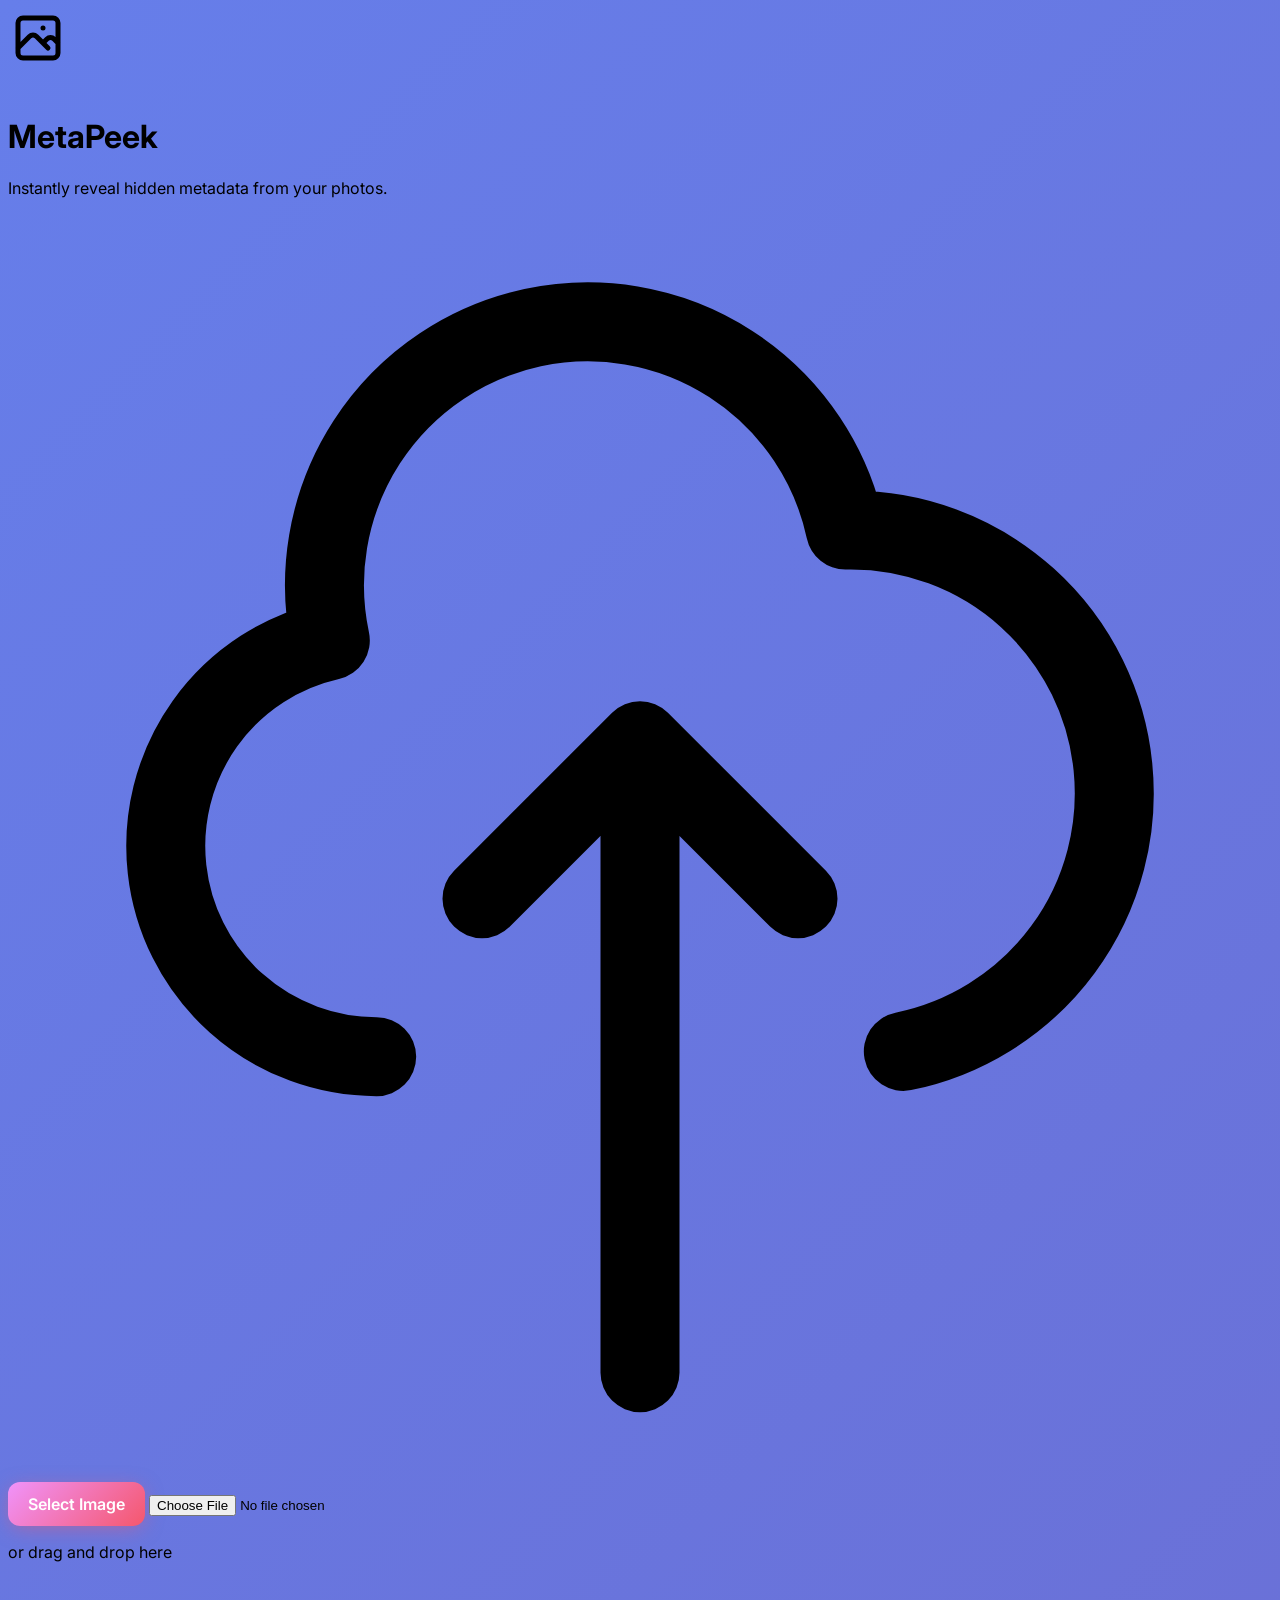
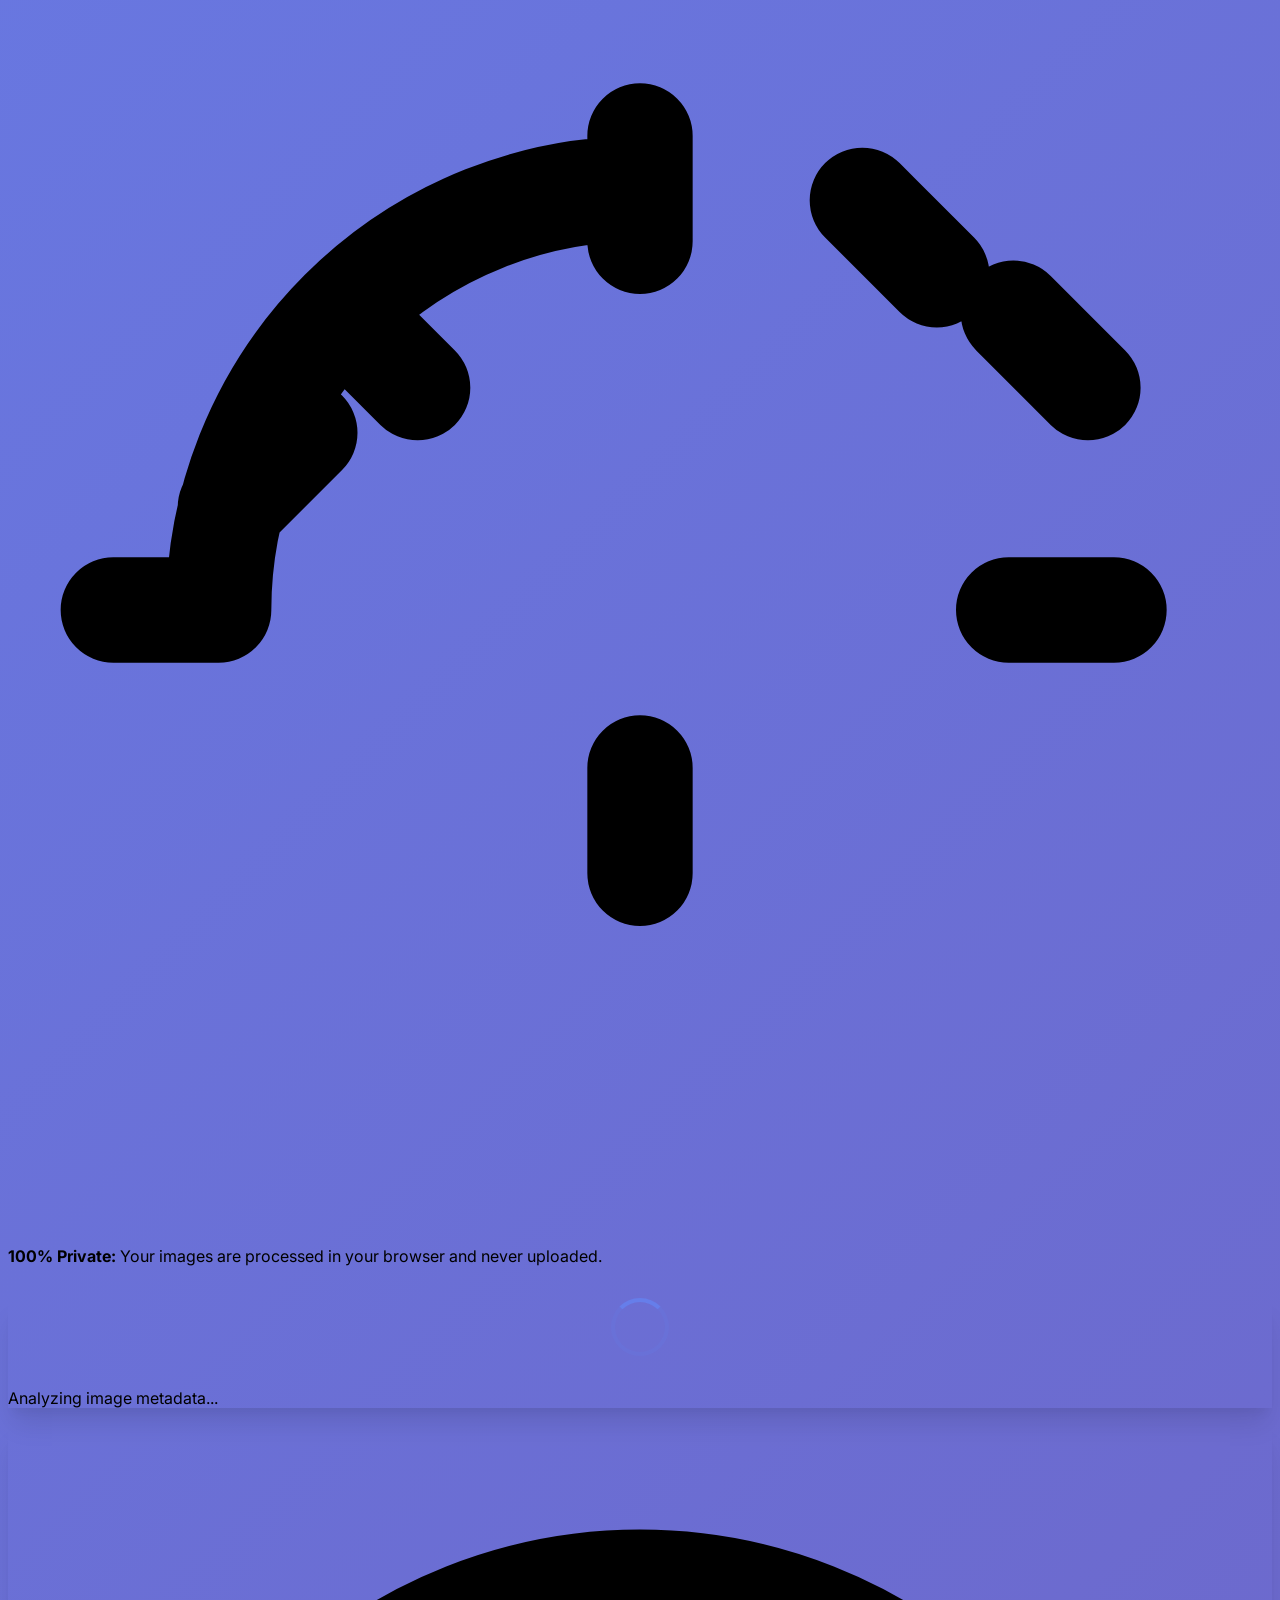
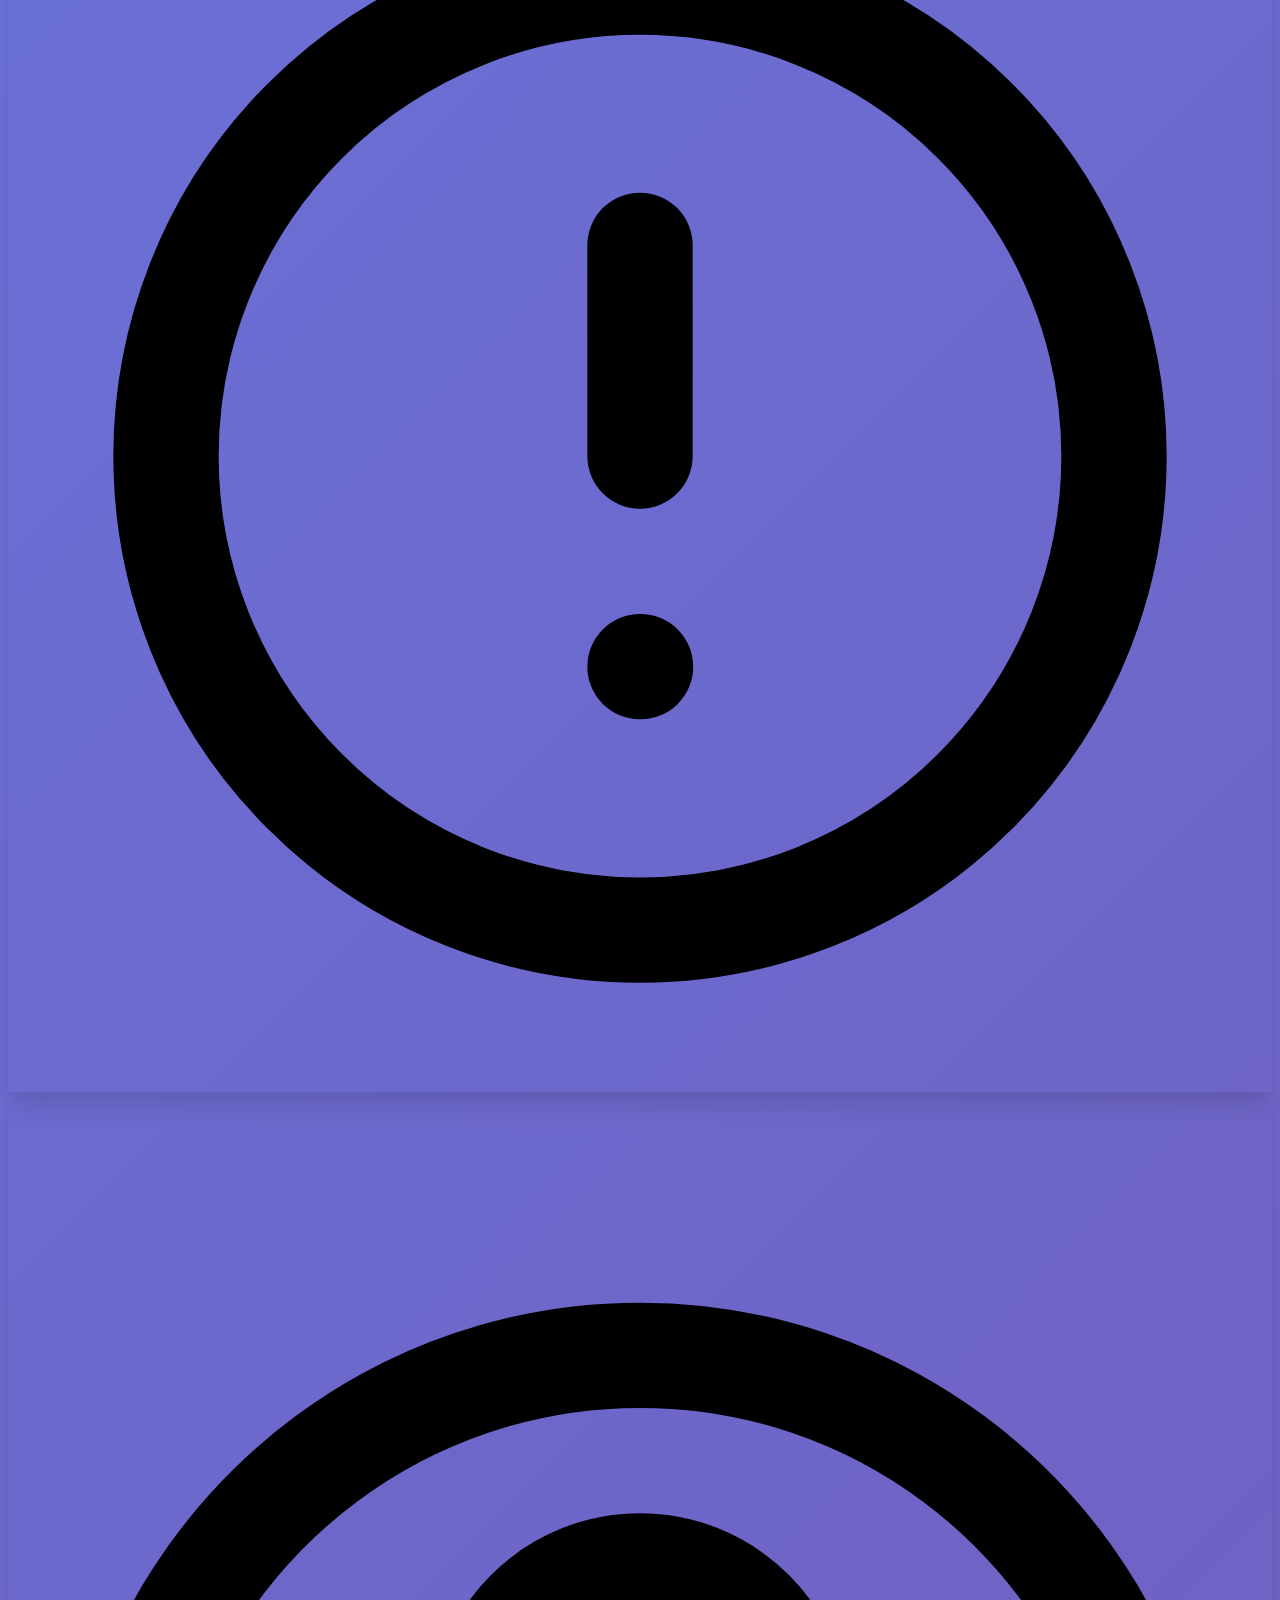
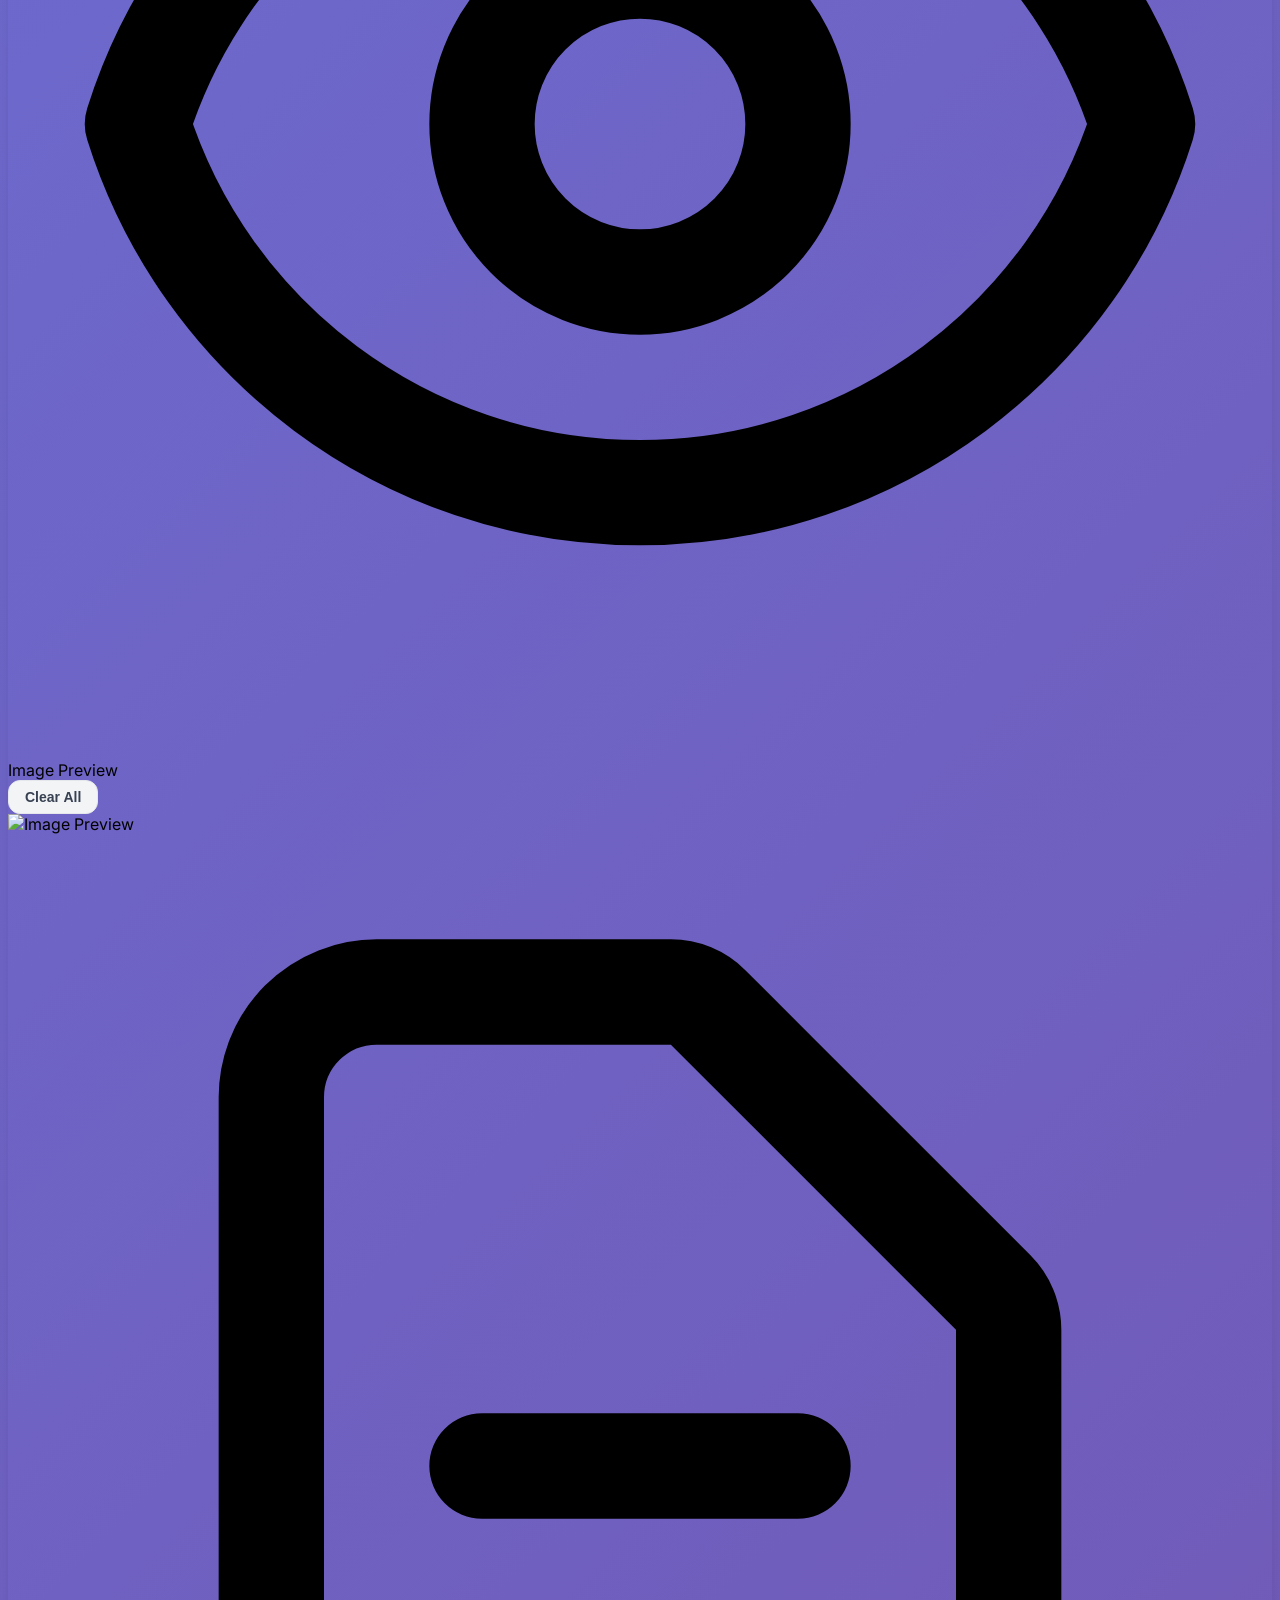
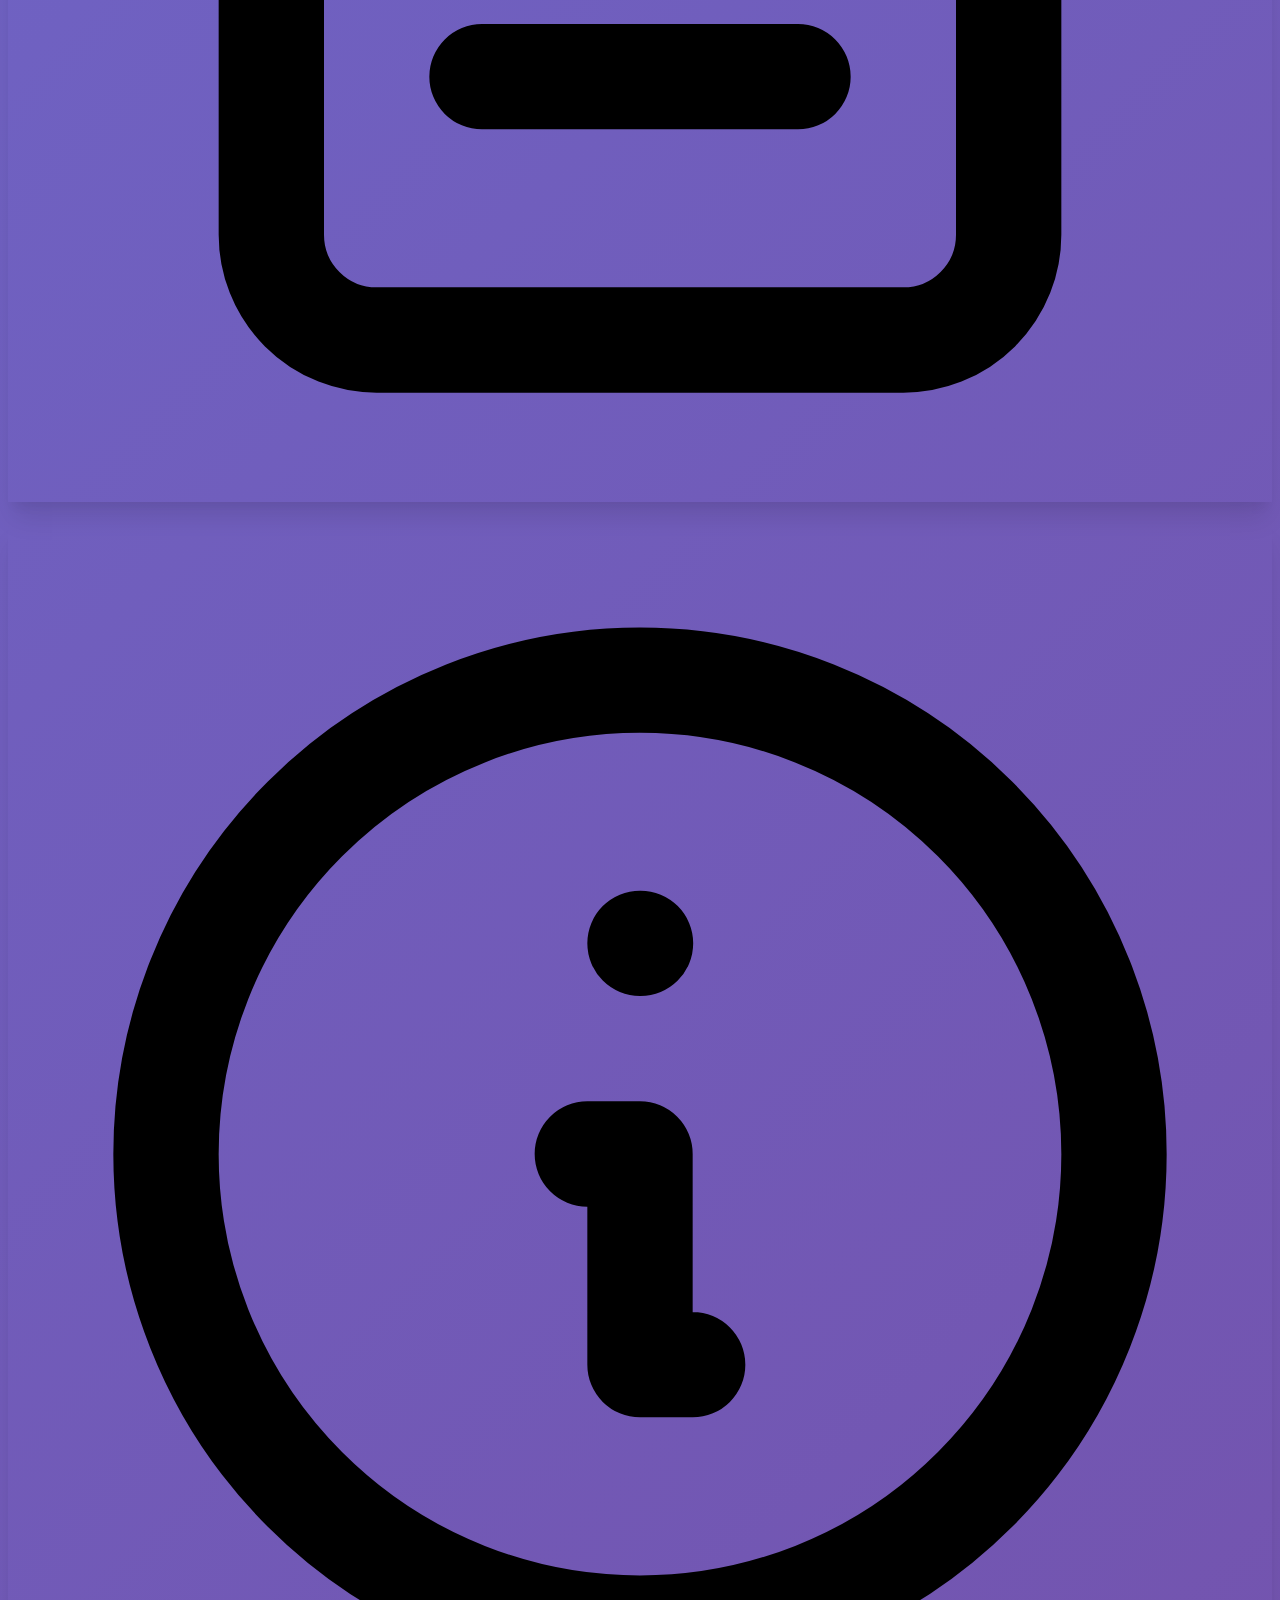
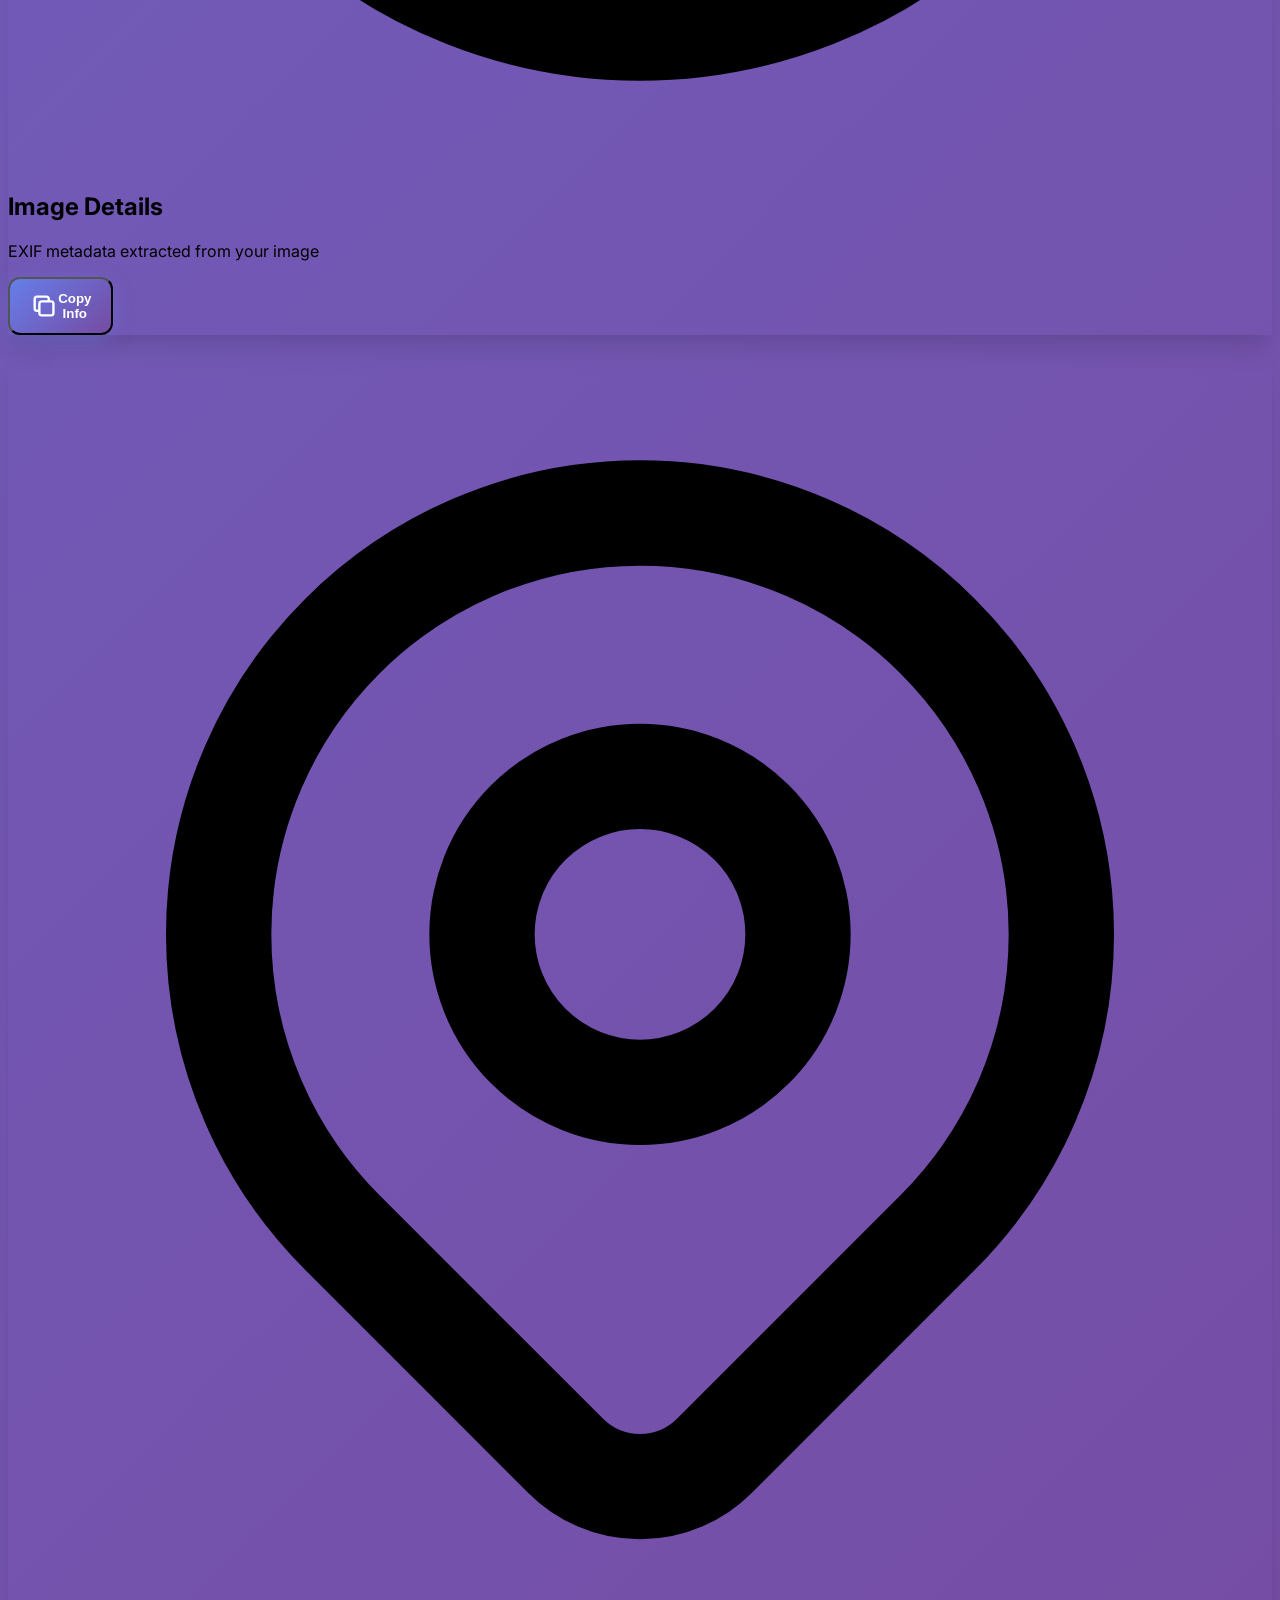
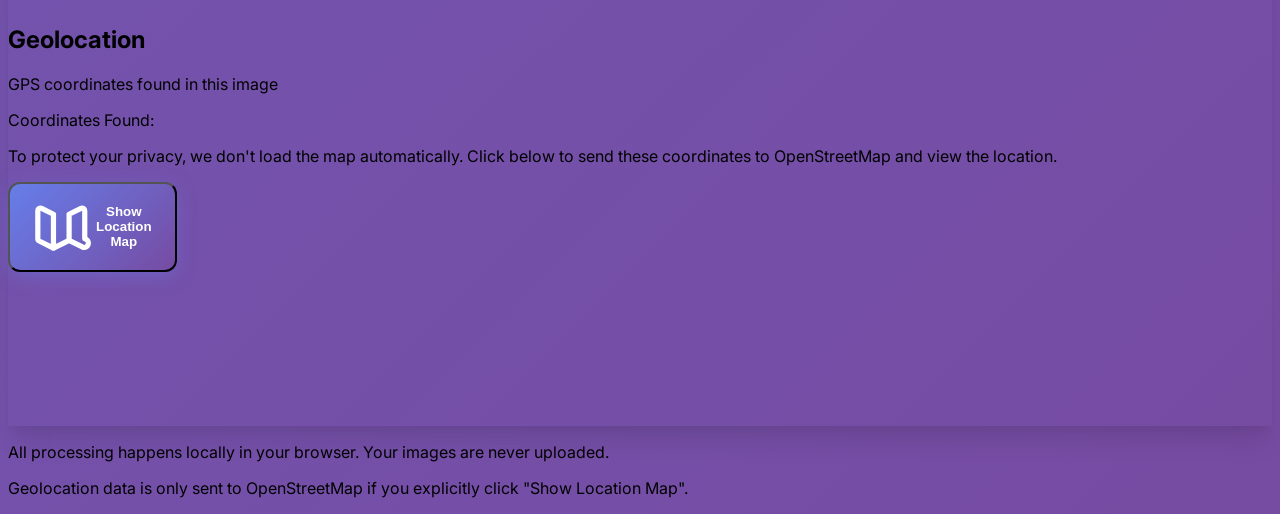
==== index.html @ 1c526946 "switched to exifr full" ====
<!DOCTYPE html>
<html lang="en">
<head>
    <meta charset="UTF-8">
    <meta name="viewport" content="width=device-width, initial-scale=1.0">
    <title>MetaPeek</title>
    <script src="https://cdn.tailwindcss.com"></script>
    <script src="https://cdn.jsdelivr.net/npm/exifr/dist/full.umd.js"></script>
    <link rel="preconnect" href="https://fonts.googleapis.com">
    <link rel="preconnect" href="https://fonts.gstatic.com" crossorigin>
    <link href="https://fonts.googleapis.com/css2?family=Inter:wght@400;500;600;700;800&display=swap" rel="stylesheet">
    
    <style>
        body {
            font-family: 'Inter', sans-serif;
        }
        
        .gradient-bg {
            background: linear-gradient(135deg, #667eea 0%, #764ba2 100%);
        }
        
        .gradient-card {
            background: linear-gradient(135deg, #f093fb 0%, #f5576c 100%);
        }
        
        .card-shadow {
            box-shadow: 0 20px 25px -5px rgba(0, 0, 0, 0.1), 0 10px 10px -5px rgba(0, 0, 0, 0.04);
        }
        
        .hover-lift {
            transition: transform 0.3s ease, box-shadow 0.3s ease;
        }
        
        .hover-lift:hover {
            transform: translateY(-5px);
            box-shadow: 0 25px 35px -5px rgba(0, 0, 0, 0.15), 0 15px 15px -5px rgba(0, 0, 0, 0.08);
        }
        
        /* Removed unused file-selector-button styles */

        /* Updated dragover style for new glass effect */
        .upload-card.dragover {
            border-style: solid;
            border-color: rgba(255, 255, 255, 0.8);
            background-color: rgba(255, 255, 255, 0.3);
            transform: scale(1.03);
        }
        
        .loader {
            border: 4px solid rgba(102, 126, 234, 0.2);
            border-top: 4px solid #667eea;
            border-radius: 50%;
            width: 50px;
            height: 50px;
            animation: spin 0.8s linear infinite;
            margin: 2rem auto;
        }
        
        @keyframes spin {
            0% { transform: rotate(0deg); }
            100% { transform: rotate(360deg); }
        }
        
        .fade-in {
            animation: fadeIn 0.5s ease-in;
        }
        
        @keyframes fadeIn {
            from { opacity: 0; transform: translateY(10px); }
            to { opacity: 1; transform: translateY(0); }
        }
        
        .pulse-slow {
            animation: pulse 3s cubic-bezier(0.4, 0, 0.6, 1) infinite;
        }
        
        .metadata-row {
            transition: all 0.2s ease;
        }
        
        .metadata-row:hover {
            background-color: rgba(102, 126, 234, 0.05);
            transform: translateX(4px);
        }
        
        .btn {
            padding: 0.75rem 1.25rem;
            font-weight: 600;
            border-radius: 0.75rem;
            transition: all 0.3s ease;
            cursor: pointer;
            display: inline-flex;
            align-items: center;
            justify-content: center;
            text-align: center;
        }

        .btn-primary {
            background: linear-gradient(135deg, #f093fb 0%, #f5576c 100%);
            color: white;
            box-shadow: 0 4px 20px -3px rgba(245, 87, 108, 0.5);
        }
        
        .btn-primary:hover {
            box-shadow: 0 10px 25px -3px rgba(245, 87, 108, 0.6);
            transform: translateY(-2px);
        }
        
        .btn-secondary {
            background: linear-gradient(135deg, #667eea 0%, #764ba2 100%);
            color: white;
            box-shadow: 0 4px 20px -3px rgba(102, 126, 234, 0.5);
        }
        
        .btn-secondary:hover {
            box-shadow: 0 10px 25px -3px rgba(102, 126, 234, 0.6);
            transform: translateY(-2px);
        }

        /* New button style for "Clear All" */
        .btn-clear {
            padding: 0.5rem 1rem; /* Smaller padding */
            font-size: 0.875rem; /* Smaller font */
            background: #f3f4f6;
            color: #374151;
            border: 1px solid #e5e7eb;
            font-weight: 600;
            border-radius: 0.75rem;
            transition: all 0.2s ease;
        }
        .btn-clear:hover {
            background: #e5e7eb;
            transform: translateY(-1px);
        }
        
        .hero-icon {
            width: 60px; /* Made icon smaller */
            height: 60px;
            margin: 0 auto 1.5rem;
        }
    </style>
</head>
<body class="min-h-screen gradient-bg flex flex-col items-center justify-center p-4">

    <main id="frontPage" class="w-full max-w-xl mx-auto text-center">
        <svg class="hero-icon text-white pulse-slow" fill="none" stroke="currentColor" viewBox="0 0 24 24">
            <path stroke-linecap="round" stroke-linejoin="round" stroke-width="2" d="M4 16l4.586-4.586a2 2 0 012.828 0L16 16m-2-2l1.586-1.586a2 2 0 012.828 0L20 14m-6-6h.01M6 20h12a2 2 0 002-2V6a2 2 0 00-2-2H6a2 2 0 00-2 2v12a2 2 0 002 2z" />
        </svg>
        <h1 class="text-4xl md:text-5xl font-bold mb-3 text-white">MetaPeek</h1>
        <p class="text-lg md:text-xl text-indigo-100 mb-8">Instantly reveal hidden metadata from your photos.</p>
        
        <div id="uploadCard" class="upload-card relative bg-white/10 backdrop-blur-lg rounded-3xl p-8 md:p-12 border-2 border-dashed border-white/30 transition-all duration-300 ease-in-out cursor-pointer">
            <div class="flex flex-col items-center justify-center space-y-4">
                <svg class="w-16 h-16 text-white/50" fill="none" stroke="currentColor" viewBox="0 0 24 24">
                    <path stroke-linecap="round" stroke-linejoin="round" stroke-width="1.5" d="M7 16a4 4 0 01-.88-7.903A5 5 0 1115.9 6L16 6a5 5 0 011 9.9M15 13l-3-3m0 0l-3 3m3-3v12" />
                </svg>

                <label for="imageInput" class="btn btn-primary text-lg py-3 px-8 shadow-xl z-10">
                    Select Image
                </label>
                
               <input type="file" id="imageInput" accept="image/*" class="hidden">
                
                <p class="text-white/70 text-sm">or drag and drop here</p>
            </div>
        </div>

        <p class="text-white/80 text-sm mt-8">
            <svg class="w-4 h-4 inline-block mr-1" fill="none" stroke="currentColor" viewBox="0 0 24 24">
                <path stroke-linecap="round" stroke-linejoin="round" stroke-width="2" d="M12 15v2m-6.364-8.364l-1.414 1.414M21 12h-2M4 12H2m15.636-6.364l-1.414-1.414M12 3v2M6.364 6.364L7.778 7.778m12.727 0l-1.414-1.414M4 12a8 8 0 018-8" />
            </svg>
            <strong>100% Private:</strong> Your images are processed in your browser and never uploaded.
        </p>
    </main>

    <div id="resultsWrapper" class="max-w-5xl mx-auto w-full hidden">
        <div id="resultsCard" class="w-full">
            
            <div id="loader" class="hidden bg-white rounded-2xl card-shadow p-12">
                <div class="loader"></div>
                <p class="text-center text-gray-600 mt-4 font-medium">Analyzing image metadata...</p>
            </div>

            <div id="errorMessage" class="hidden bg-gradient-to-r from-red-500 to-pink-500 text-white rounded-2xl p-6 card-shadow fade-in">
                <div class="flex items-center justify-center">
                    <svg class="w-6 h-6 mr-3" fill="none" stroke="currentColor" viewBox="0 0 24 24">
                        <path stroke-linecap="round" stroke-linejoin="round" stroke-width="2" d="M12 8v4m0 4h.01M21 12a9 9 0 11-18 0 9 9 0 0118 0z" />
                    </svg>
                    <span class="font-semibold text-lg" id="errorText"></span>
                </div>
            </div>

            <div id="resultsContent" class="hidden fade-in space-y-8">
                
                <div class="bg-white rounded-2xl card-shadow p-6 md:p-8 hover-lift">
                    <div class="flex justify-between items-center mb-4">
                        <div class="inline-flex items-center bg-gradient-to-r from-purple-100 to-pink-100 px-4 py-2 rounded-full">
                            <svg class="w-5 h-5 text-purple-600 mr-2" fill="none" stroke="currentColor" viewBox="0 0 24 24">
                                <path stroke-linecap="round" stroke-linejoin="round" stroke-width="2" d="M15 12a3 3 0 11-6 0 3 3 0 016 0z" />
                                <path stroke-linecap="round" stroke-linejoin="round" stroke-width="2" d="M2.458 12C3.732 7.943 7.523 5 12 5c4.478 0 8.268 2.943 9.542 7-1.274 4.057-5.064 7-9.542 7-4.477 0-8.268-2.943-9.542-7z" />
                            </svg>
                            <span class="text-sm font-semibold text-purple-700">Image Preview</span>
                        </div>
                        <button id="clearButton" class="btn-clear">
                            Clear All
                        </button>
                    </div>

                    <div class="bg-gradient-to-br from-gray-50 to-gray-100 rounded-xl p-4 mb-4">
                        <img id="imagePreview" src="#" alt="Image Preview" 
                             class="max-w-full h-auto max-h-[500px] object-contain mx-auto rounded-lg shadow-lg">
                    </div>
                    <div class="flex items-center justify-center">
                        <svg class="w-5 h-5 text-gray-400 mr-2" fill="none" stroke="currentColor" viewBox="0 0 24 24">
                            <path stroke-linecap="round" stroke-linejoin="round" stroke-width="2" d="M9 12h6m-6 4h6m2 5H7a2 2 0 01-2-2V5a2 2 0 012-2h5.586a1 1 0 01.707.293l5.414 5.414a1 1 0 01.293.707V19a2 2 0 01-2 2z" />
                        </svg>
                        <p id="fileName" class="text-gray-700 font-medium"></p>
                    </div>
                </div>

                <div id="metadataContainer" class="bg-white rounded-2xl card-shadow p-6 md:p-8 hover-lift">
                    <div class="flex flex-col sm:flex-row justify-between items-start sm:items-center gap-4 mb-6">
                        <div>
                            <h2 class="text-2xl md:text-3xl font-bold text-gray-800 flex items-center">
                                <svg class="w-8 h-8 mr-3 text-purple-600" fill="none" stroke="currentColor" viewBox="0 0 24 24">
                                    <path stroke-linecap="round" stroke-linejoin="round" stroke-width="2" d="M13 16h-1v-4h-1m1-4h.01M21 12a9 9 0 11-18 0 9 9 0 0118 0z" />
                                </svg>
                                Image Details
                            </h2>
                            <p class="text-gray-500 text-sm mt-1 ml-11">EXIF metadata extracted from your image</p>
                        </div>
                        <button id="copyButton" 
                                class="btn btn-secondary px-5 py-3 text-sm whitespace-nowrap">
                            <svg class="w-4 h-4 mr-2" fill="none" stroke="currentColor" viewBox="0 0 24 24">
                                <path stroke-linecap="round" stroke-linejoin="round" stroke-width="2" d="M8 16H6a2 2 0 01-2-2V6a2 2 0 012-2h8a2 2 0 012 2v2m-6 12h8a2 2 0 002-2v-8a2 2 0 00-2-2h-8a2 2 0 00-2 2v8a2 2 0 002 2z" />
                            </svg>
                            Copy Info
                        </button>
                    </div>
                    <div id="metadataTable" class="space-y-1">
                        </div>
                </div>

                <div id="mapContainer" class="hidden bg-white rounded-2xl card-shadow p-6 md:p-8 hover-lift">
                    <div class="mb-6">
                        <h2 class="text-2xl md:text-3xl font-bold text-gray-800 flex items-center mb-2">
                            <svg class="w-8 h-8 mr-3 text-pink-600" fill="none" stroke="currentColor" viewBox="0 0 24 24">
                                <path stroke-linecap="round" stroke-linejoin="round" stroke-width="2" d="M17.657 16.657L13.414 20.9a1.998 1.998 0 01-2.827 0l-4.244-4.243a8 8 0 1111.314 0z" />
                                <path stroke-linecap="round" stroke-linejoin="round" stroke-width="2" d="M15 11a3 3 0 11-6 0 3 3 0 016 0z" />
                            </svg>
                            Geolocation
                        </h2>
                        <p class="text-gray-600 ml-11">GPS coordinates found in this image</p>
                    </div>
                    
                    <div id="mapContent" class="text-center">
                        <div class="p-4 bg-purple-50 rounded-lg mb-4">
                            <p class="font-semibold text-purple-800">Coordinates Found:</p>
                            <p id="coordinatesText" class="text-lg text-purple-600 font-mono"></p>
                        </div>

                        <p class="text-sm text-gray-500 mb-4">To protect your privacy, we don't load the map automatically. Click below to send these coordinates to OpenStreetMap and view the location.</p>
                        
                        <button id="loadMapButton" class="btn btn-secondary">
                            <svg class="w-5 h-5 mr-2" fill="none" stroke="currentColor" viewBox="0 0 24 24">
                                <path stroke-linecap="round" stroke-linejoin="round" stroke-width="2" d="M9 20l-5.447-2.724A1 1 0 013 16.382V5.618a1 1 0 011.447-.894L9 7m0 13v-6m0 6l6-3m-6 3V7m6 10l5.447 2.724A1 1 0 0021 16.382V5.618a1 1 0 00-1.447-.894L15 7m0 10v-6m0 6V7" />
                            </svg>
                            Show Location Map
                        </button>
                        
                        <div id="mapFrameWrapper" class="hidden rounded-xl overflow-hidden border-4 border-purple-100 shadow-xl mt-6">
                            <iframe 
                                id="mapFrame"
                                class="w-full h-72 md:h-96"
                                frameborder="0" 
                                scrolling="no" 
                                marginheight="0" 
                                marginwidth="0"
                                loading="lazy"
                                referrerpolicy="no-referrer-when-downgrade">
                            </iframe>
                        </div>
                    </div>
                </div>
            </div>
        </div>
    </div>

    <footer id="footer" class="text-center py-8 px-4 text-indigo-100/70 text-sm">
        <p>All processing happens locally in your browser. Your images are never uploaded.</p>
        <p>Geolocation data is only sent to OpenStreetMap if you explicitly click "Show Location Map".</p>
    </footer>

    <script>
    document.addEventListener('DOMContentLoaded', () => {

        // DOM Elements
        const imageInput = document.getElementById('imageInput');
        const clearButton = document.getElementById('clearButton');
        const uploadCard = document.getElementById('uploadCard');
        
        // New elements for page swapping
        const frontPage = document.getElementById('frontPage');
        const resultsWrapper = document.getElementById('resultsWrapper');
        const footer = document.getElementById('footer');

        const resultsCard = document.getElementById('resultsCard');
        const loader = document.getElementById('loader');
        const errorMessage = document.getElementById('errorMessage');
        const errorText = document.getElementById('errorText');
        const resultsContent = document.getElementById('resultsContent');
        const imagePreview = document.getElementById('imagePreview');
        const fileName = document.getElementById('fileName');
        const metadataTable = document.getElementById('metadataTable');
        const metadataContainer = document.getElementById('metadataContainer');
        const copyButton = document.getElementById('copyButton');
        
        const mapContainer = document.getElementById('mapContainer');
        const coordinatesText = document.getElementById('coordinatesText');
        const loadMapButton = document.getElementById('loadMapButton');
        const mapFrameWrapper = document.getElementById('mapFrameWrapper');
        const mapFrame = document.getElementById('mapFrame');
        
        let mapUrlToLoad = '';

        // --- Event Listeners ---
        
        imageInput.addEventListener('change', handleFileSelect);
        clearButton.addEventListener('click', resetUI);
        copyButton.addEventListener('click', copyMetadataToClipboard);
        loadMapButton.addEventListener('click', loadMap);

        ['dragenter', 'dragover', 'dragleave', 'drop'].forEach(eventName => {
            uploadCard.addEventListener(eventName, preventDefaults, false);
            document.body.addEventListener(eventName, preventDefaults, false);
        });

        ['dragenter', 'dragover'].forEach(eventName => {
            uploadCard.addEventListener(eventName, () => uploadCard.classList.add('dragover'), false);
        });

        ['dragleave', 'drop'].forEach(eventName => {
            uploadCard.addEventListener(eventName, () => uploadCard.classList.remove('dragover'), false);
        });

        uploadCard.addEventListener('drop', handleDrop, false);

        function preventDefaults(e) {
            e.preventDefault();
            e.stopPropagation();
        }

        function handleDrop(e) {
            const dt = e.dataTransfer;
            const file = dt.files[0];
            
            if (file) {
                const dataTransfer = new DataTransfer();
                dataTransfer.items.add(file);
                imageInput.files = dataTransfer.files;
                handleFileSelect({ target: imageInput });
            }
        }

        function handleFileSelect(event) {
            const file = event.target.files[0];
            if (!file) {
                resetUI();
                return;
            }
            processFile(file);
        }

        function showFrontPage() {
            frontPage.classList.remove('hidden');
            resultsWrapper.classList.add('hidden');
            footer.classList.remove('hidden'); // Ensure footer is visible
        }

        function showResultsPage() {
            frontPage.classList.add('hidden');
            resultsWrapper.classList.remove('hidden');
            footer.classList.remove('hidden'); // Ensure footer is visible
        }

        function resetUI() {
            showFrontPage(); // Go back to the main upload page

            // Clear result fields
            resultsCard.classList.add('hidden');
            loader.classList.add('hidden');
            errorMessage.classList.add('hidden');
            resultsContent.classList.add('hidden');
            mapContainer.classList.add('hidden');
            
            imageInput.value = '';
            imagePreview.src = '#';
            fileName.textContent = '';
            metadataTable.innerHTML = '';
            
            mapFrame.src = 'about:blank';
            mapUrlToLoad = '';
            mapFrameWrapper.classList.add('hidden');
            loadMapButton.classList.remove('hidden');
        }

        async function processFile(file) {
            // Manually reset just the results part
            resultsCard.classList.add('hidden');
            loader.classList.add('hidden');
            errorMessage.classList.add('hidden');
            resultsContent.classList.add('hidden');
            mapContainer.classList.add('hidden');
            
            showResultsPage(); // Show the results area
            
            resultsCard.classList.remove('hidden');
            loader.classList.remove('hidden'); // Show loader

            const reader = new FileReader();
            reader.onload = (e) => {
                imagePreview.src = e.target.result;
            };
            reader.onerror = () => {
                showError('Could not read the image file.');
            };
            reader.readAsDataURL(file);

            fileName.textContent = file.name;

            // --- THIS IS THE UPDATED PART ---
            try {
                // Use the new 'exifr' library (it's async)
                const allTags = await exifr.parse(file);

                loader.classList.add('hidden');

                if (Object.keys(allTags).length === 0) {
                    showError('No EXIF metadata found in this image.');
                    resultsContent.classList.remove('hidden');
                    metadataContainer.classList.add('hidden');
                    return;
                }
                
                resultsContent.classList.remove('hidden');
                metadataContainer.classList.remove('hidden');
                
                displayMetadata(allTags);
                displayGpsMap(allTags); // This function is also updated (see below)

            } catch (error) {
                console.error('Error parsing EXIF:', error);
                showError('Could not parse metadata. The file might be corrupt.');
            }
            // --- END OF UPDATED PART ---
        }

        function showError(message) {
            loader.classList.add('hidden');
            errorText.textContent = message;
            errorMessage.classList.remove('hidden');
            // Hide footer on error to avoid clutter
            footer.classList.add('hidden');
        }

        function renderMetadataRow(key, value, icon) {
            if (!value || value.toString().trim() === '') return null;
            
            const row = document.createElement('div');
            row.className = 'metadata-row flex flex-col sm:flex-row justify-between sm:items-center py-4 px-4 rounded-lg';
            row.dataset.key = key;
            row.dataset.value = value;
            
            const keyWrapper = document.createElement('div');
            keyWrapper.className = 'flex items-center mb-2 sm:mb-0';
            
            if (icon) {
                const iconSpan = document.createElement('span');
                iconSpan.className = 'text-purple-500 mr-3';
                iconSpan.innerHTML = icon;
                keyWrapper.appendChild(iconSpan);
            }
            
            const keySpan = document.createElement('span');
            keySpan.className = 'font-semibold text-gray-800';
            keySpan.textContent = key;
            keyWrapper.appendChild(keySpan);
            
            const valueSpan = document.createElement('span');
            valueSpan.className = 'text-gray-600 sm:text-right break-words font-medium';
            valueSpan.textContent = value;
            
            row.appendChild(keyWrapper);
            row.appendChild(valueSpan);
            return row;
        }

        function displayMetadata(tags) {
            metadataTable.innerHTML = '';
            const fragment = document.createDocumentFragment();
            
            const cameraIcon = '<svg class="w-5 h-5" fill="none" stroke="currentColor" viewBox="0 0 24 24"><path stroke-linecap="round" stroke-linejoin="round" stroke-width="2" d="M3 9a2 2 0 012-2h.93a2 2 0 001.664-.89l.812-1.22A2 2 0 0110.07 4h3.86a2 2 0 011.664.89l.812 1.22A2 2 0 0018.07 7H19a2 2 0 012 2v9a2 2 0 01-2 2H5a2 2 0 01-2-2V9z" /><path stroke-linecap="round" stroke-linejoin="round" stroke-width="2" d="M15 13a3 3 0 11-6 0 3 3 0 016 0z" /></svg>';
            const clockIcon = '<svg class="w-5 h-5" fill="none" stroke="currentColor" viewBox="0 0 24 24"><path stroke-linecap="round" stroke-linejoin="round" stroke-width="2" d="M12 8v4l3 3m6-3a9 9 0 11-18 0 9 9 0 0118 0z" /></svg>';
            const settingsIcon = '<svg class="w-5 h-5" fill="none" stroke="currentColor" viewBox="0 0 24 24"><path stroke-linecap="round" stroke-linejoin="round" stroke-width="2" d="M10.325 4.317c.426-1.756 2.924-1.756 3.35 0a1.724 1.724 0 002.573 1.066c1.543-.94 3.31.826 2.37 2.37a1.724 1.724 0 001.065 2.572c1.756.426 1.756 2.924 0 3.35a1.724 1.724 0 00-1.066 2.573c.94 1.543-.826 3.31-2.37 2.37a1.724 1.724 0 00-2.572 1.065c-.426 1.756-2.924 1.756-3.35 0a1.724 1.724 0 00-2.573-1.066c-1.543.94-3.31-.826-2.37-2.37a1.724 1.724 0 00-1.065-2.572c-1.756-.426-1.756-2.924 0-3.35a1.724 1.724 0 001.066-2.573c-.94-1.543.826-3.31 2.37-2.37.996.608 2.296.07 2.572-1.065z" /><path stroke-linecap="round" stroke-linejoin="round" stroke-width="2" d="M15 12a3 3 0 11-6 0 3 3 0 016 0z" /></svg>';
            const sizeIcon = '<svg class="w-5 h-5" fill="none" stroke="currentColor" viewBox="0 0 24 24"><path stroke-linecap="round" stroke-linejoin="round" stroke-width="2" d="M4 8V4m0 0h4M4 4l5 5m11-1V4m0 0h-4m4 0l-5 5M4 16v4m0 0h4m-4 0l5-5m11 5l-5-5m5 5v-4m0 4h-4" /></svg>';
            const locationIcon = '<svg class="w-5 h-5" fill="none" stroke="currentColor" viewBox="0 0 24 24"><path stroke-linecap="round" stroke-linejoin="round" stroke-width="2" d="M17.657 16.657L13.414 20.9a1.998 1.998 0 01-2.827 0l-4.244-4.243a8 8 0 1111.314 0z" /><path stroke-linecap="round" stroke-linejoin="round" stroke-width="2" d="M15 11a3 3 0 11-6 0 3 3 0 016 0z" /></svg>';
            
            const rows = [
                renderMetadataRow('Make', tags.Make, cameraIcon),
                renderMetadataRow('Model', tags.Model, cameraIcon),
                renderMetadataRow('Date Taken', tags.DateTimeOriginal || tags.DateTime, clockIcon),
                renderMetadataRow('Shutter Speed', formatExposure(tags.ExposureTime), settingsIcon),
                renderMetadataRow('Aperture', formatAperture(tags.FNumber), settingsIcon),
                renderMetadataRow('ISO', tags.ISOSpeedRatings, settingsIcon),
                renderMetadataRow('Focal Length', formatFocalLength(tags.FocalLength), settingsIcon),
                renderMetadataRow('Flash', tags.Flash, settingsIcon),
                renderMetadataRow('Orientation', tags.Orientation, settingsIcon),
            ];

            const dimensions = `${tags.PixelXDimension || ''} x ${tags.PixelYDimension || ''}`.trim();
            rows.push(renderMetadataRow('Dimensions', dimensions === 'x' ? null : dimensions, sizeIcon));

            const coords = getGpsCoords(tags);
            if (coords) {
                rows.push(renderMetadataRow('Coordinates', `${coords.lat.toFixed(6)}, ${coords.lon.toFixed(6)}`, locationIcon));
            }

            rows.forEach(row => {
                if (row) fragment.appendChild(row);
            });
            
            metadataTable.appendChild(fragment);
        }

        function getGpsCoords(tags) {
            const { latitude, longitude } = tags;
            
            // NEW CHECK:
            // Checks for undefined, null, AND NaN (Not a Number)
            if (latitude === undefined || longitude === undefined || isNaN(latitude) || isNaN(longitude)) {
                return null;
            }
            
            return { lat: latitude, lon: longitude };
        }

        function displayGpsMap(tags) {
            const coords = getGpsCoords(tags);

            if (coords) {
                const { lat, lon } = coords;
                // Use .toFixed(6) for a standard coordinate display
                coordinatesText.textContent = `${lat.toFixed(6)}, ${lon.toFixed(6)}`;

                const zoom = 0.005; // This is a good default zoom level
                mapUrlToLoad = `https://www.openstreetmap.org/export/embed.html?bbox=${lon - zoom},${lat - zoom},${lon + zoom},${lat + zoom}&layer=mapnik&marker=${lat},${lon}`;
                
                mapContainer.classList.remove('hidden');
            } else {
                mapContainer.classList.add('hidden');
            }
        }
        
        function loadMap() {
            if (mapUrlToLoad) {
                mapFrame.src = mapUrlToLoad;
                mapFrameWrapper.classList.remove('hidden');
                loadMapButton.classList.add('hidden');
            }
        }

        function convertDMSToDD(dms, ref) {
            if (!dms || dms.length !== 3) return NaN;
            let dd = dms[0] + dms[1] / 60 + dms[2] / 3600;
            if (ref === 'S' || ref === 'W') dd = dd * -1;
            return dd;
        }

        function formatExposure(val) {
            if (!val) return null;
            if (val < 1) return `1/${Math.round(1 / val)} s`;
            return `${val} s`;
        }

        function formatAperture(val) {
            if (!val) return null;
            return `f/${val}`;
        }

        function formatFocalLength(val) {
            if (!val) return null;
            return `${val} mm`;
        }

        async function copyMetadataToClipboard() {
            let textToCopy = `File: ${fileName.textContent}\n\n--- Image Details ---\n`;
            
            const rows = metadataTable.querySelectorAll('div[data-key]');
            rows.forEach(row => {
                const key = row.dataset.key;
                const value = row.dataset.value;
                if (key && value) {
                    textToCopy += `${key}: ${value}\n`;
                }
            });

            if (!navigator.clipboard) {
                alert("Clipboard API not available. This feature requires a secure connection (HTTPS).");
                return;
            }

            const originalHTML = copyButton.innerHTML;
            try {
                await navigator.clipboard.writeText(textToCopy);
                
                copyButton.innerHTML = '<svg class="w-4 h-4 mr-2" fill="none" stroke="currentColor" viewBox="0 0 24 24"><path stroke-linecap="round" stroke-linejoin="round" stroke-width="2" d="M5 13l4 4L19 7" /></svg>Copied!';
                copyButton.style.background = 'linear-gradient(135deg, #10b981 0%, #059669 100%)';

            } catch (err) {
                console.error('Failed to copy text: ', err);
                copyButton.innerHTML = 'Copy Failed';
                copyButton.style.background = 'linear-gradient(135deg, #ef4444 0%, #dc2626 100%)';
            } finally {
                setTimeout(() => {
                    copyButton.innerHTML = originalHTML;
                    copyButton.style.background = '';
                }, 2500);
            }
        }
        
    }); // End of DOMContentLoaded
    </script>
</body>
</html>
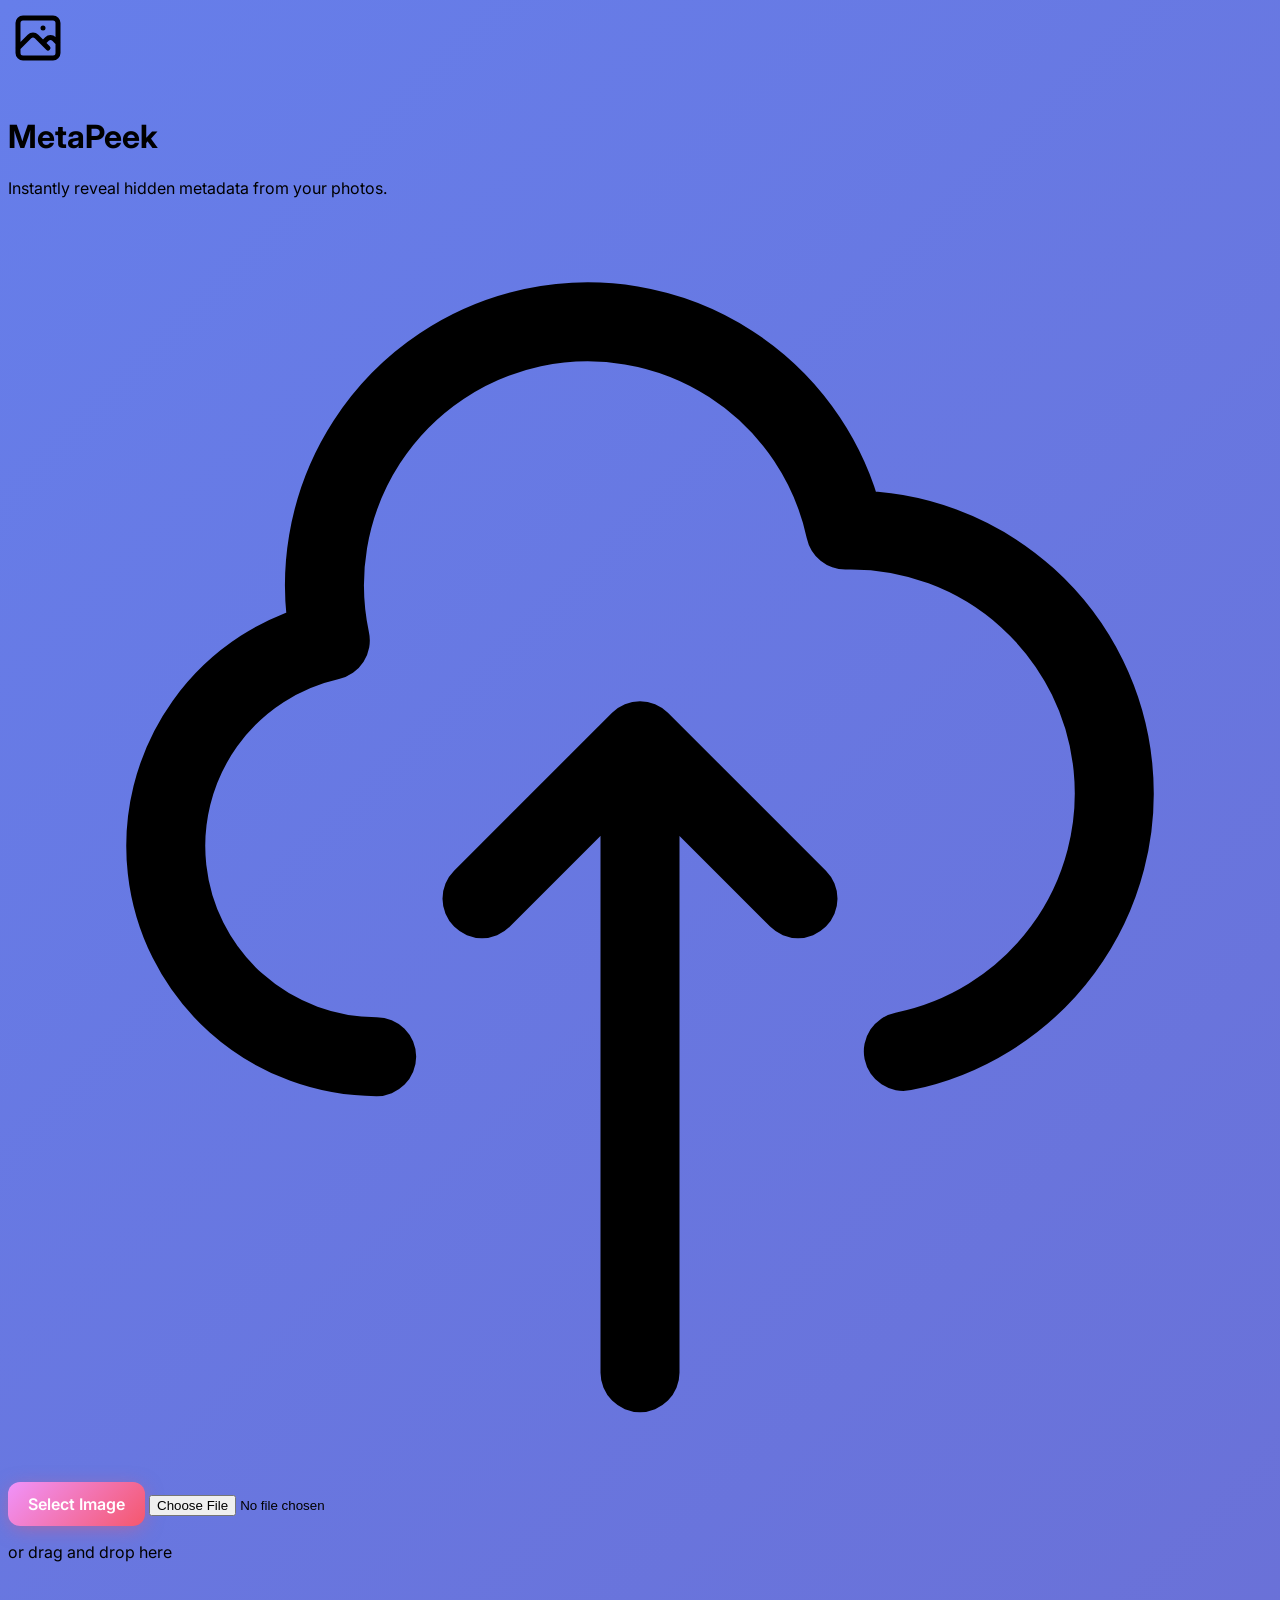
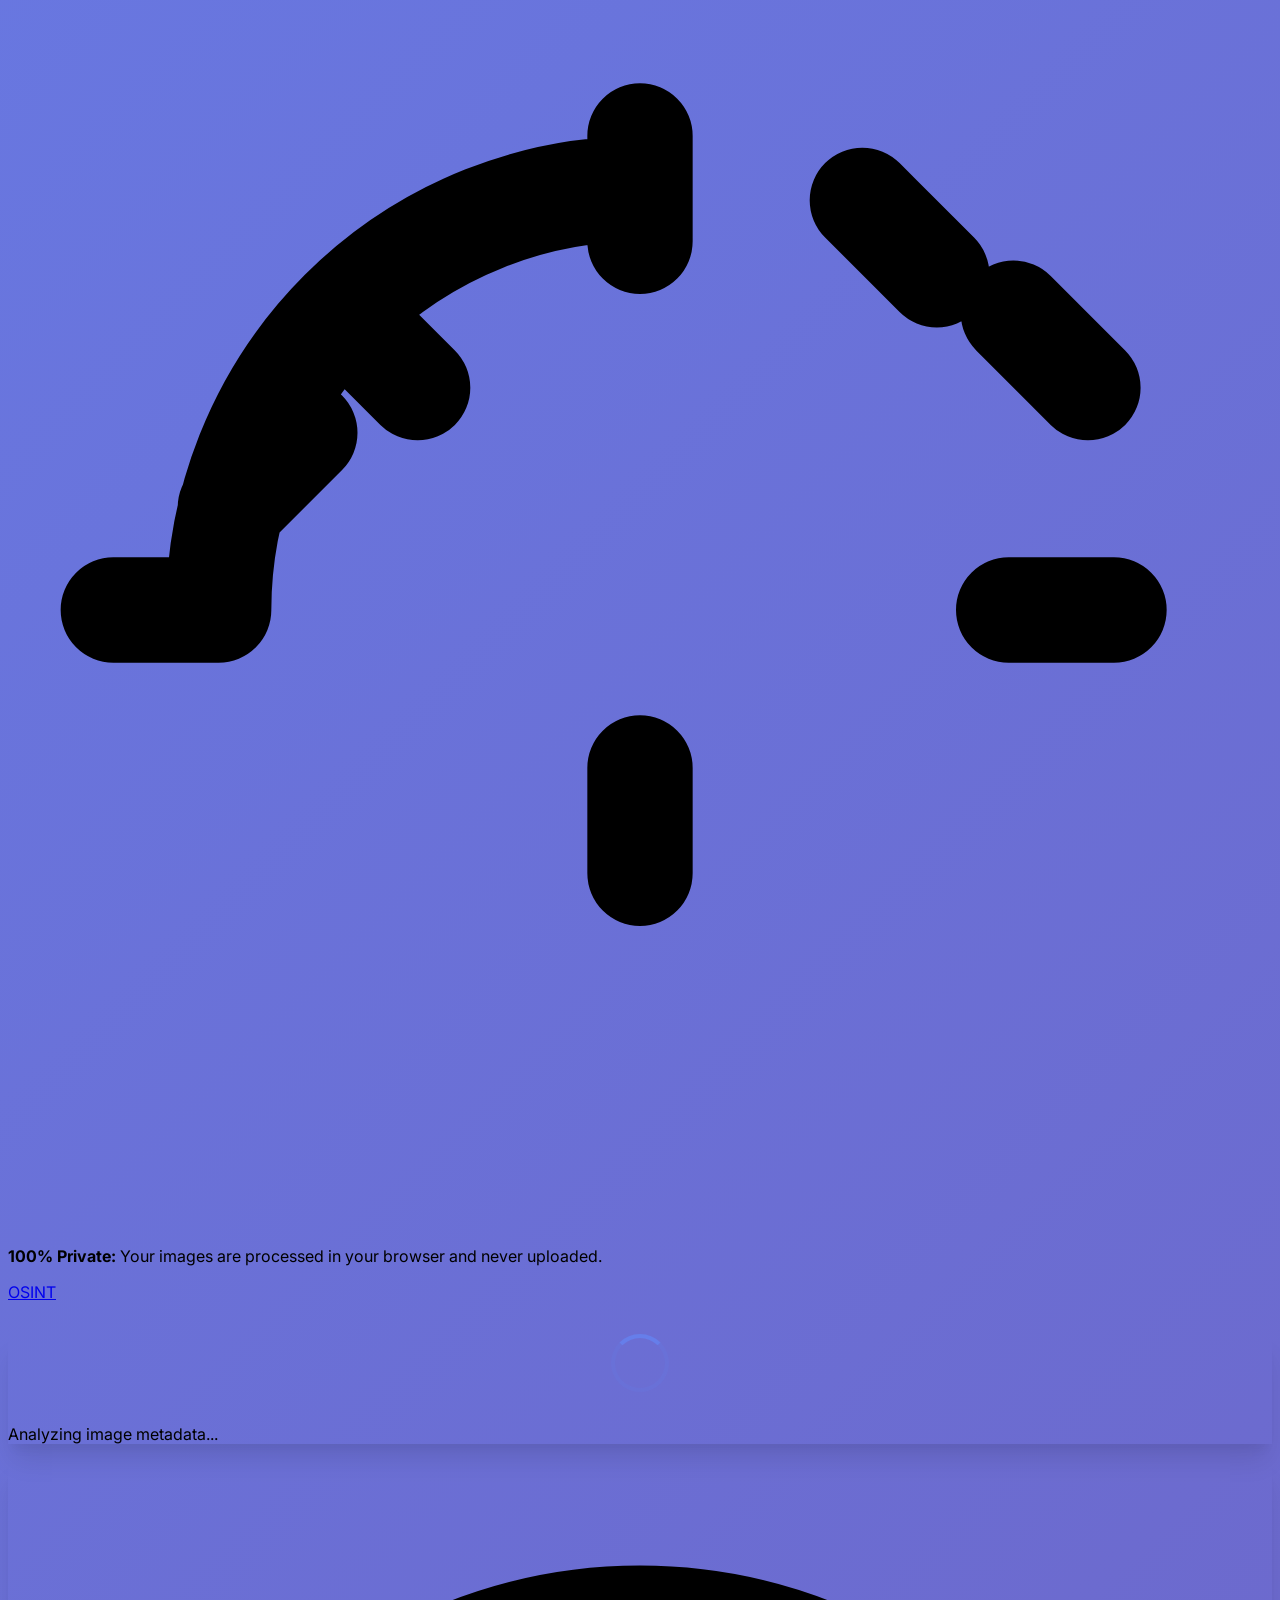
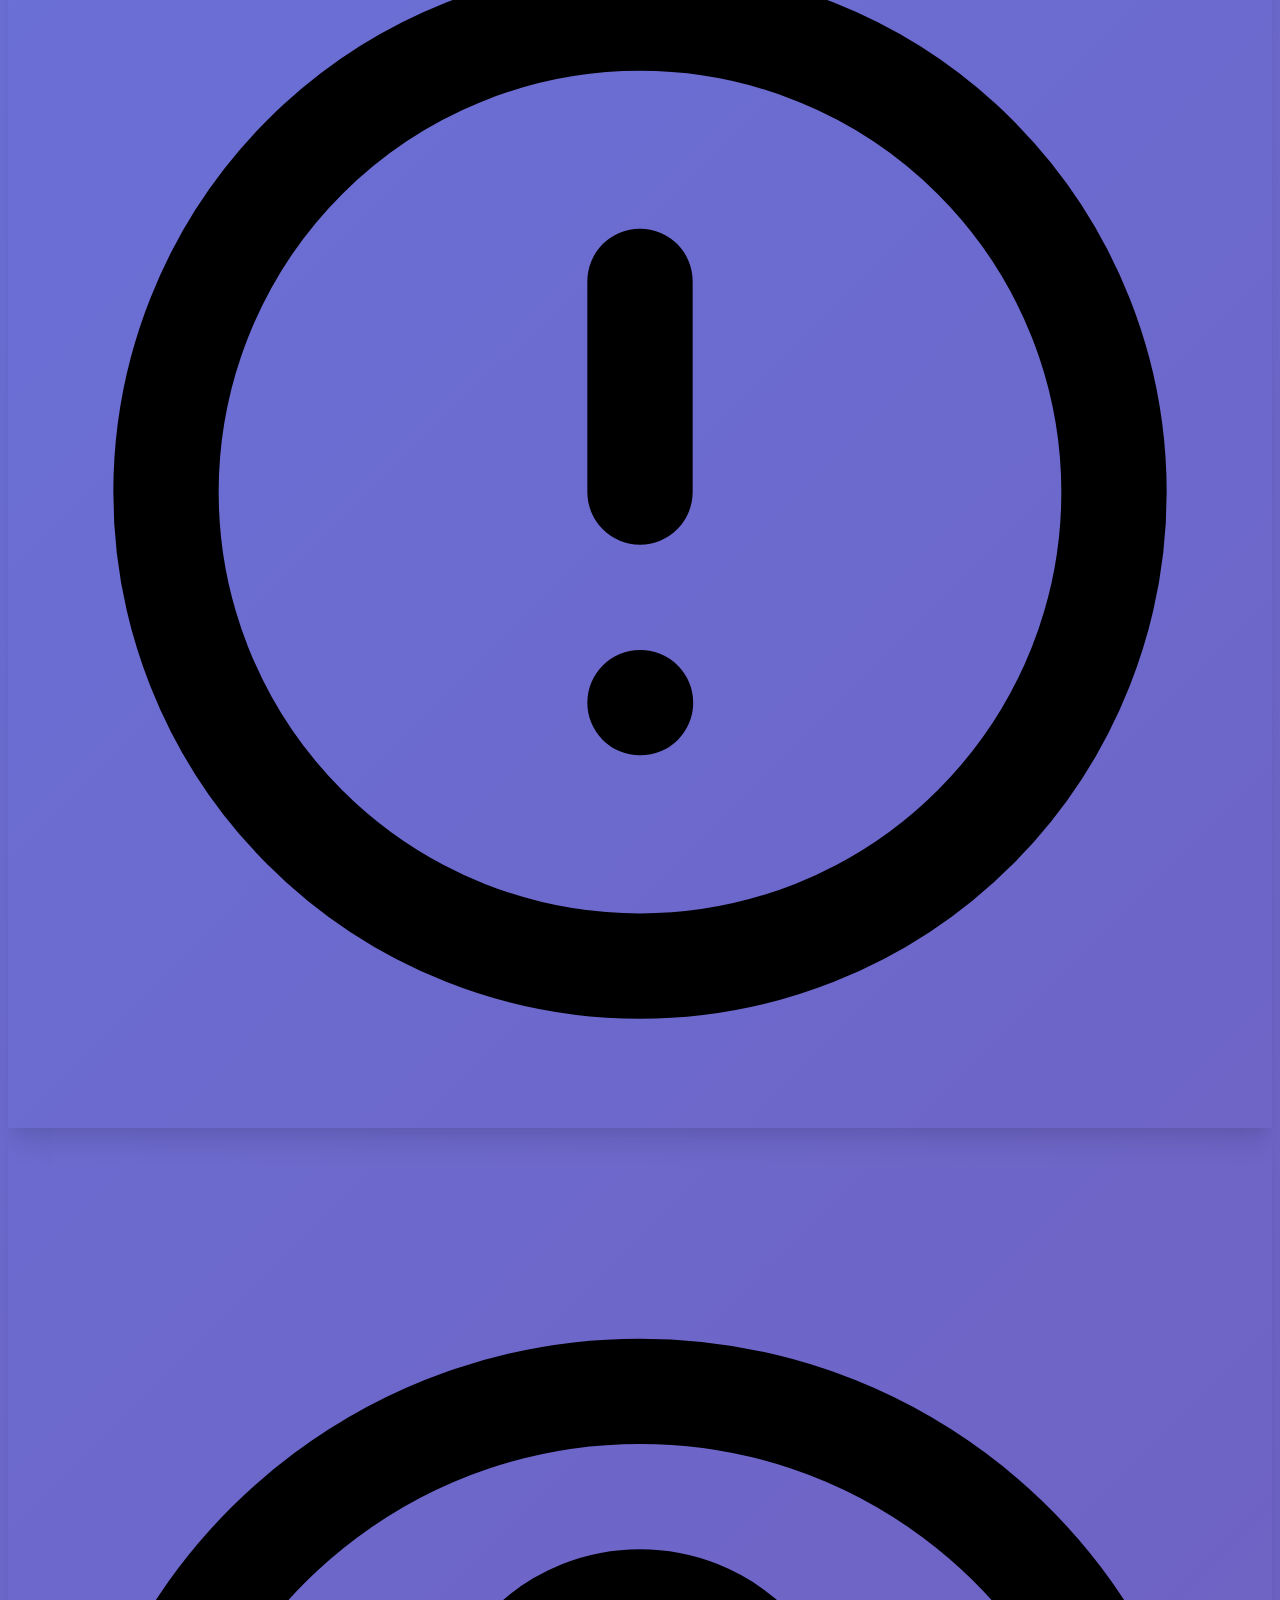
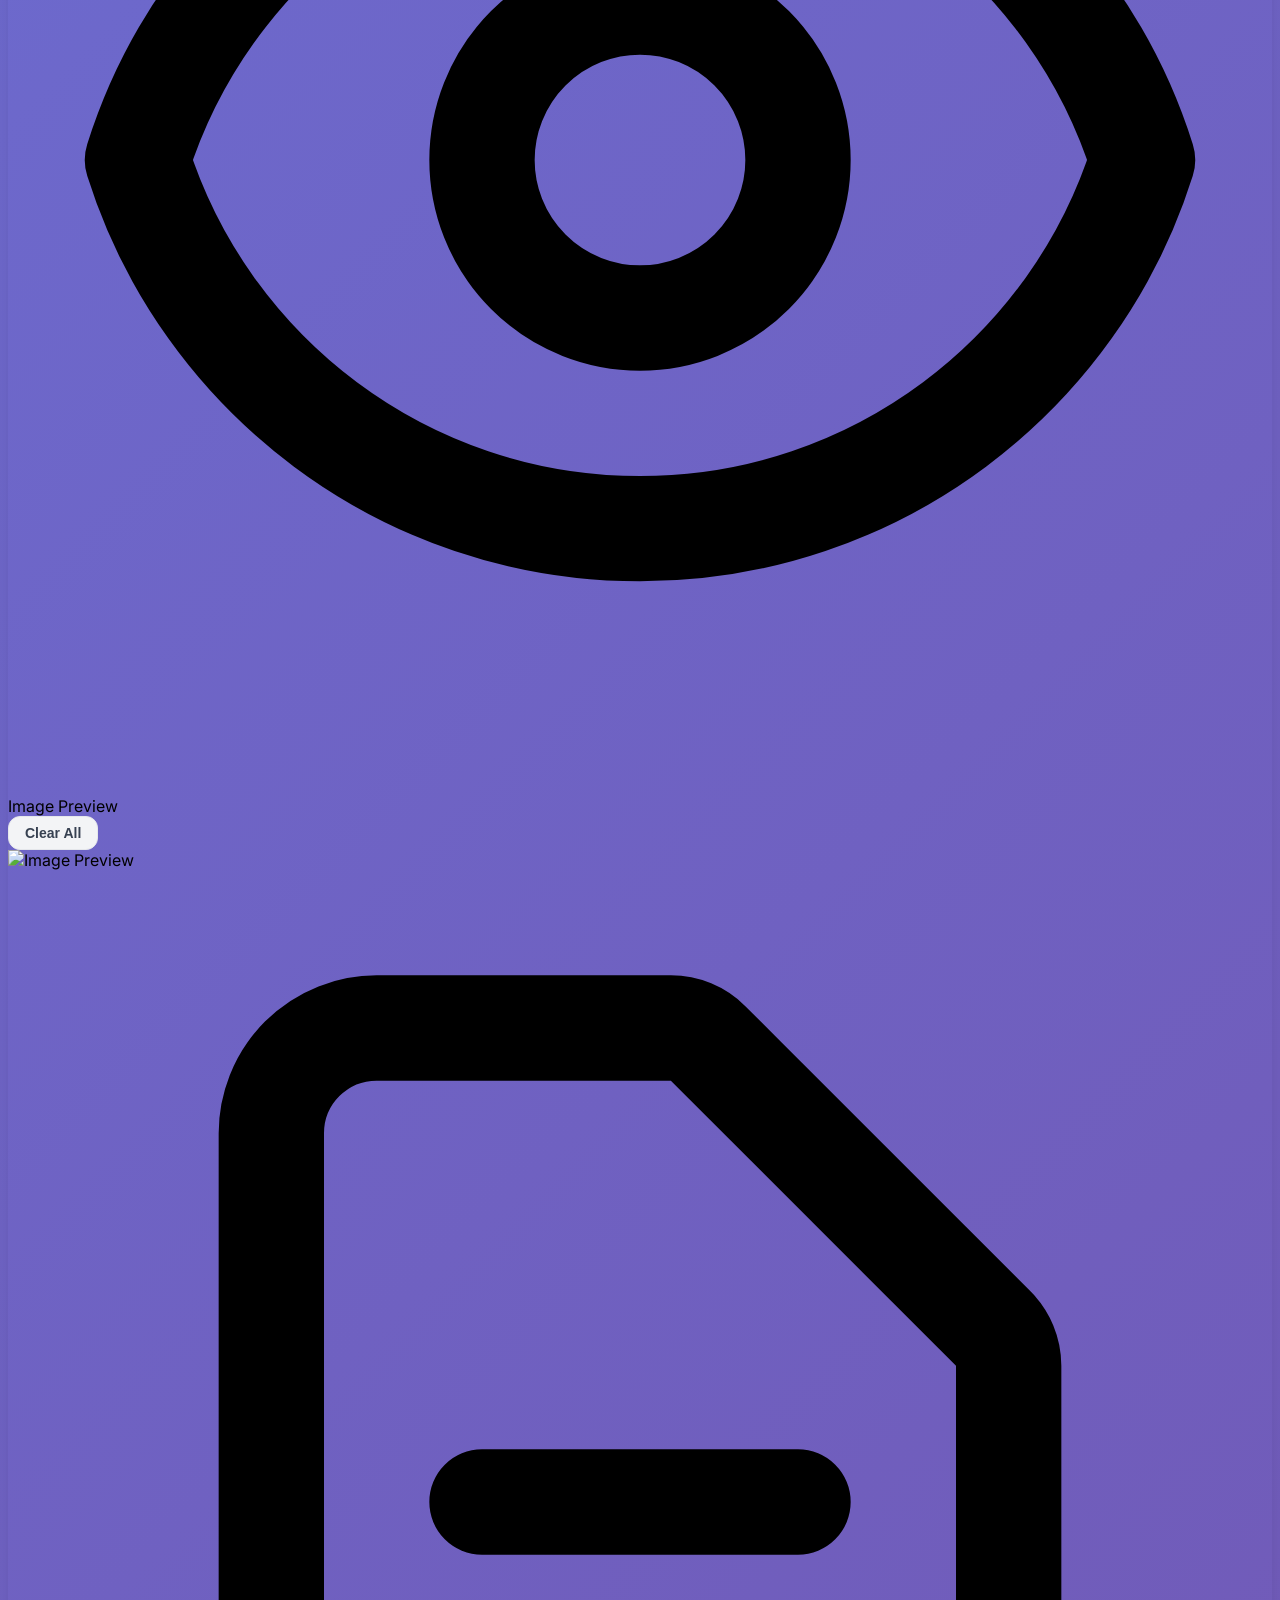
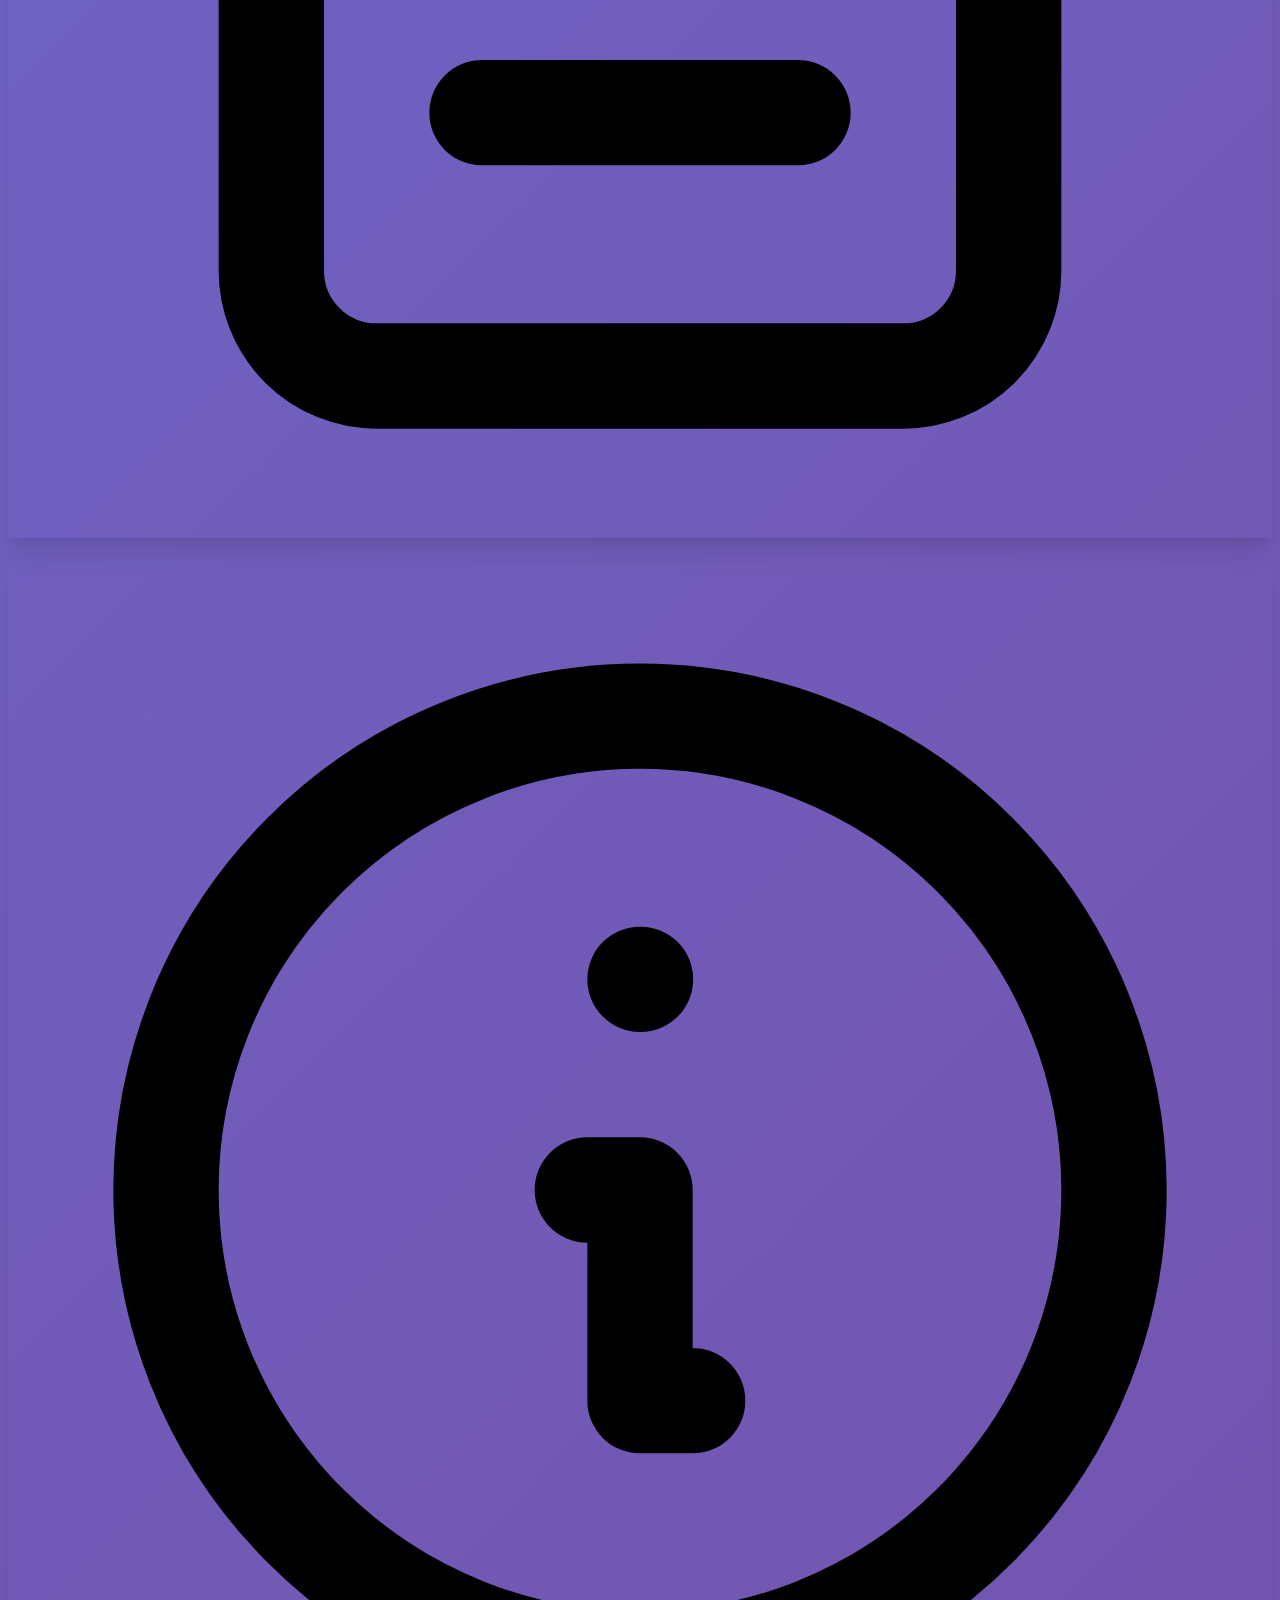
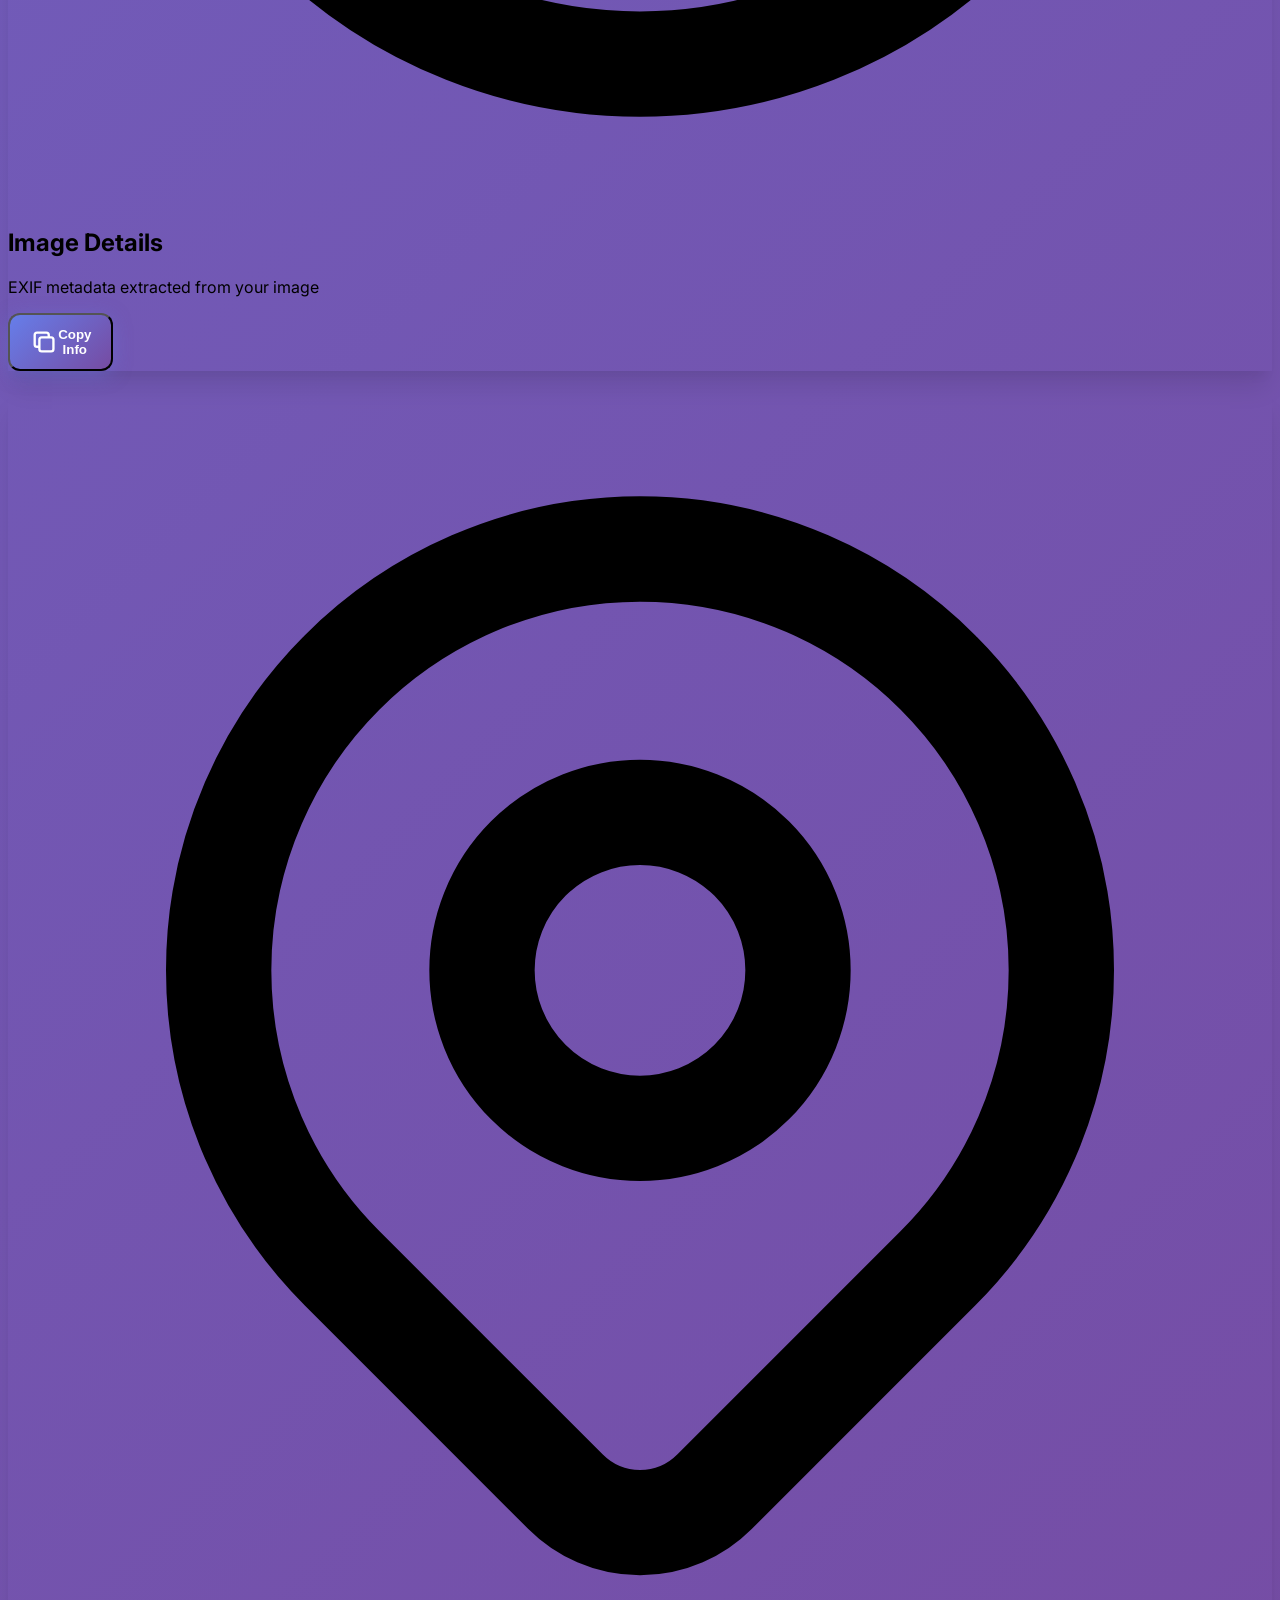
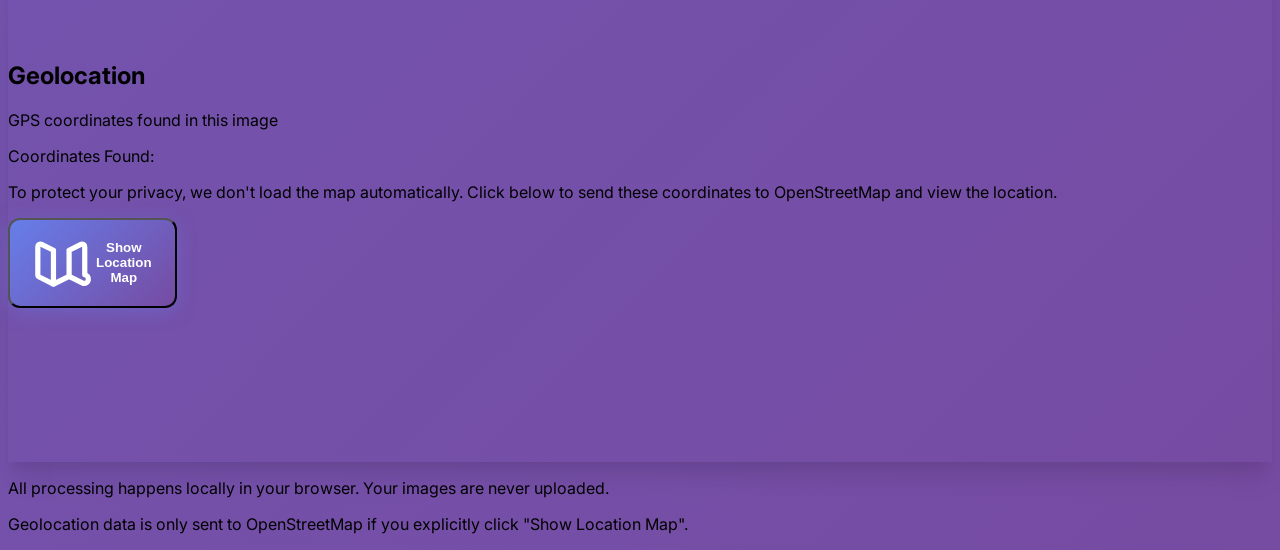
==== commit dd52fe3e: "Add metadata description and privacy notice" ====
--- a/index.html
+++ b/index.html
@@ -1,5 +1,6 @@
 <!DOCTYPE html>
 <html lang="en">
+
 <head>
     <meta charset="UTF-8">
     <meta name="viewport" content="width=device-width, initial-scale=1.0">
@@ -9,33 +10,33 @@
     <link rel="preconnect" href="https://fonts.googleapis.com">
     <link rel="preconnect" href="https://fonts.gstatic.com" crossorigin>
     <link href="https://fonts.googleapis.com/css2?family=Inter:wght@400;500;600;700;800&display=swap" rel="stylesheet">
-    
+
     <style>
         body {
             font-family: 'Inter', sans-serif;
         }
-        
+
         .gradient-bg {
             background: linear-gradient(135deg, #667eea 0%, #764ba2 100%);
         }
-        
+
         .gradient-card {
             background: linear-gradient(135deg, #f093fb 0%, #f5576c 100%);
         }
-        
+
         .card-shadow {
             box-shadow: 0 20px 25px -5px rgba(0, 0, 0, 0.1), 0 10px 10px -5px rgba(0, 0, 0, 0.04);
         }
-        
+
         .hover-lift {
             transition: transform 0.3s ease, box-shadow 0.3s ease;
         }
-        
+
         .hover-lift:hover {
             transform: translateY(-5px);
             box-shadow: 0 25px 35px -5px rgba(0, 0, 0, 0.15), 0 15px 15px -5px rgba(0, 0, 0, 0.08);
         }
-        
+
         /* Removed unused file-selector-button styles */
 
         /* Updated dragover style for new glass effect */
@@ -45,7 +46,7 @@
             background-color: rgba(255, 255, 255, 0.3);
             transform: scale(1.03);
         }
-        
+
         .loader {
             border: 4px solid rgba(102, 126, 234, 0.2);
             border-top: 4px solid #667eea;
@@ -55,34 +56,46 @@
             animation: spin 0.8s linear infinite;
             margin: 2rem auto;
         }
-        
+
         @keyframes spin {
-            0% { transform: rotate(0deg); }
-            100% { transform: rotate(360deg); }
-        }
-        
+            0% {
+                transform: rotate(0deg);
+            }
+
+            100% {
+                transform: rotate(360deg);
+            }
+        }
+
         .fade-in {
             animation: fadeIn 0.5s ease-in;
         }
-        
+
         @keyframes fadeIn {
-            from { opacity: 0; transform: translateY(10px); }
-            to { opacity: 1; transform: translateY(0); }
-        }
-        
+            from {
+                opacity: 0;
+                transform: translateY(10px);
+            }
+
+            to {
+                opacity: 1;
+                transform: translateY(0);
+            }
+        }
+
         .pulse-slow {
             animation: pulse 3s cubic-bezier(0.4, 0, 0.6, 1) infinite;
         }
-        
+
         .metadata-row {
             transition: all 0.2s ease;
         }
-        
+
         .metadata-row:hover {
             background-color: rgba(102, 126, 234, 0.05);
             transform: translateX(4px);
         }
-        
+
         .btn {
             padding: 0.75rem 1.25rem;
             font-weight: 600;
@@ -100,18 +113,18 @@
             color: white;
             box-shadow: 0 4px 20px -3px rgba(245, 87, 108, 0.5);
         }
-        
+
         .btn-primary:hover {
             box-shadow: 0 10px 25px -3px rgba(245, 87, 108, 0.6);
             transform: translateY(-2px);
         }
-        
+
         .btn-secondary {
             background: linear-gradient(135deg, #667eea 0%, #764ba2 100%);
             color: white;
             box-shadow: 0 4px 20px -3px rgba(102, 126, 234, 0.5);
         }
-        
+
         .btn-secondary:hover {
             box-shadow: 0 10px 25px -3px rgba(102, 126, 234, 0.6);
             transform: translateY(-2px);
@@ -119,8 +132,10 @@
 
         /* New button style for "Clear All" */
         .btn-clear {
-            padding: 0.5rem 1rem; /* Smaller padding */
-            font-size: 0.875rem; /* Smaller font */
+            padding: 0.5rem 1rem;
+            /* Smaller padding */
+            font-size: 0.875rem;
+            /* Smaller font */
             background: #f3f4f6;
             color: #374151;
             border: 1px solid #e5e7eb;
@@ -128,76 +143,101 @@
             border-radius: 0.75rem;
             transition: all 0.2s ease;
         }
+
         .btn-clear:hover {
             background: #e5e7eb;
             transform: translateY(-1px);
         }
-        
+
         .hero-icon {
-            width: 60px; /* Made icon smaller */
+            width: 60px;
+            /* Made icon smaller */
             height: 60px;
             margin: 0 auto 1.5rem;
         }
     </style>
 </head>
+
 <body class="min-h-screen gradient-bg flex flex-col items-center justify-center p-4">
 
     <main id="frontPage" class="w-full max-w-xl mx-auto text-center">
         <svg class="hero-icon text-white pulse-slow" fill="none" stroke="currentColor" viewBox="0 0 24 24">
-            <path stroke-linecap="round" stroke-linejoin="round" stroke-width="2" d="M4 16l4.586-4.586a2 2 0 012.828 0L16 16m-2-2l1.586-1.586a2 2 0 012.828 0L20 14m-6-6h.01M6 20h12a2 2 0 002-2V6a2 2 0 00-2-2H6a2 2 0 00-2 2v12a2 2 0 002 2z" />
+            <path stroke-linecap="round" stroke-linejoin="round" stroke-width="2"
+                d="M4 16l4.586-4.586a2 2 0 012.828 0L16 16m-2-2l1.586-1.586a2 2 0 012.828 0L20 14m-6-6h.01M6 20h12a2 2 0 002-2V6a2 2 0 00-2-2H6a2 2 0 00-2 2v12a2 2 0 002 2z" />
         </svg>
         <h1 class="text-4xl md:text-5xl font-bold mb-3 text-white">MetaPeek</h1>
+        
         <p class="text-lg md:text-xl text-indigo-100 mb-8">Instantly reveal hidden metadata from your photos.</p>
-        
-        <div id="uploadCard" class="upload-card relative bg-white/10 backdrop-blur-lg rounded-3xl p-8 md:p-12 border-2 border-dashed border-white/30 transition-all duration-300 ease-in-out cursor-pointer">
+
+        <div id="uploadCard"
+            class="upload-card relative bg-white/10 backdrop-blur-lg rounded-3xl p-8 md:p-12 border-2 border-dashed border-white/30 transition-all duration-300 ease-in-out cursor-pointer">
             <div class="flex flex-col items-center justify-center space-y-4">
                 <svg class="w-16 h-16 text-white/50" fill="none" stroke="currentColor" viewBox="0 0 24 24">
-                    <path stroke-linecap="round" stroke-linejoin="round" stroke-width="1.5" d="M7 16a4 4 0 01-.88-7.903A5 5 0 1115.9 6L16 6a5 5 0 011 9.9M15 13l-3-3m0 0l-3 3m3-3v12" />
+                    <path stroke-linecap="round" stroke-linejoin="round" stroke-width="1.5"
+                        d="M7 16a4 4 0 01-.88-7.903A5 5 0 1115.9 6L16 6a5 5 0 011 9.9M15 13l-3-3m0 0l-3 3m3-3v12" />
                 </svg>
 
                 <label for="imageInput" class="btn btn-primary text-lg py-3 px-8 shadow-xl z-10">
                     Select Image
                 </label>
-                
-               <input type="file" id="imageInput" accept="image/*" class="hidden">
-                
+
+
+                <input type="file" id="imageInput" accept="image/*" class="hidden">
+
                 <p class="text-white/70 text-sm">or drag and drop here</p>
             </div>
         </div>
 
-        <p class="text-white/80 text-sm mt-8">
-            <svg class="w-4 h-4 inline-block mr-1" fill="none" stroke="currentColor" viewBox="0 0 24 24">
-                <path stroke-linecap="round" stroke-linejoin="round" stroke-width="2" d="M12 15v2m-6.364-8.364l-1.414 1.414M21 12h-2M4 12H2m15.636-6.364l-1.414-1.414M12 3v2M6.364 6.364L7.778 7.778m12.727 0l-1.414-1.414M4 12a8 8 0 018-8" />
-            </svg>
-            <strong>100% Private:</strong> Your images are processed in your browser and never uploaded.
-        </p>
+        <div class="flex items-center justify-between mt-8">
+    <p class="text-white/80 text-sm flex items-center">
+        <svg class="w-4 h-4 inline-block mr-1" fill="none" stroke="currentColor" viewBox="0 0 24 24">
+            <path stroke-linecap="round" stroke-linejoin="round" stroke-width="2"
+                d="M12 15v2m-6.364-8.364l-1.414 1.414M21 12h-2M4 12H2m15.636-6.364l-1.414-1.414M12 3v2M6.364 6.364L7.778 7.778m12.727 0l-1.414-1.414M4 12a8 8 0 018-8" />
+        </svg>
+        <strong class="ml-1">100% Private:</strong>
+        <span class="ml-1">Your images are processed in your browser and never uploaded.</span>
+    </p>
+
+    <a href="./MetaPeek_Osint.html"
+       class="ml-6 px-4 py-2 rounded-xl bg-white/10 backdrop-blur-md border border-white/20 
+              text-white text-sm font-medium hover:bg-white/20 transition-all duration-300 
+              shadow-lg hover:shadow-xl">
+        OSINT
+    </a>
+</div>
     </main>
 
     <div id="resultsWrapper" class="max-w-5xl mx-auto w-full hidden">
         <div id="resultsCard" class="w-full">
-            
+
             <div id="loader" class="hidden bg-white rounded-2xl card-shadow p-12">
                 <div class="loader"></div>
                 <p class="text-center text-gray-600 mt-4 font-medium">Analyzing image metadata...</p>
             </div>
 
-            <div id="errorMessage" class="hidden bg-gradient-to-r from-red-500 to-pink-500 text-white rounded-2xl p-6 card-shadow fade-in">
+            <div id="errorMessage"
+                class="hidden bg-gradient-to-r from-red-500 to-pink-500 text-white rounded-2xl p-6 card-shadow fade-in">
                 <div class="flex items-center justify-center">
                     <svg class="w-6 h-6 mr-3" fill="none" stroke="currentColor" viewBox="0 0 24 24">
-                        <path stroke-linecap="round" stroke-linejoin="round" stroke-width="2" d="M12 8v4m0 4h.01M21 12a9 9 0 11-18 0 9 9 0 0118 0z" />
+                        <path stroke-linecap="round" stroke-linejoin="round" stroke-width="2"
+                            d="M12 8v4m0 4h.01M21 12a9 9 0 11-18 0 9 9 0 0118 0z" />
                     </svg>
                     <span class="font-semibold text-lg" id="errorText"></span>
                 </div>
             </div>
 
             <div id="resultsContent" class="hidden fade-in space-y-8">
-                
+
                 <div class="bg-white rounded-2xl card-shadow p-6 md:p-8 hover-lift">
                     <div class="flex justify-between items-center mb-4">
-                        <div class="inline-flex items-center bg-gradient-to-r from-purple-100 to-pink-100 px-4 py-2 rounded-full">
-                            <svg class="w-5 h-5 text-purple-600 mr-2" fill="none" stroke="currentColor" viewBox="0 0 24 24">
-                                <path stroke-linecap="round" stroke-linejoin="round" stroke-width="2" d="M15 12a3 3 0 11-6 0 3 3 0 016 0z" />
-                                <path stroke-linecap="round" stroke-linejoin="round" stroke-width="2" d="M2.458 12C3.732 7.943 7.523 5 12 5c4.478 0 8.268 2.943 9.542 7-1.274 4.057-5.064 7-9.542 7-4.477 0-8.268-2.943-9.542-7z" />
+                        <div
+                            class="inline-flex items-center bg-gradient-to-r from-purple-100 to-pink-100 px-4 py-2 rounded-full">
+                            <svg class="w-5 h-5 text-purple-600 mr-2" fill="none" stroke="currentColor"
+                                viewBox="0 0 24 24">
+                                <path stroke-linecap="round" stroke-linejoin="round" stroke-width="2"
+                                    d="M15 12a3 3 0 11-6 0 3 3 0 016 0z" />
+                                <path stroke-linecap="round" stroke-linejoin="round" stroke-width="2"
+                                    d="M2.458 12C3.732 7.943 7.523 5 12 5c4.478 0 8.268 2.943 9.542 7-1.274 4.057-5.064 7-9.542 7-4.477 0-8.268-2.943-9.542-7z" />
                             </svg>
                             <span class="text-sm font-semibold text-purple-700">Image Preview</span>
                         </div>
@@ -207,12 +247,13 @@
                     </div>
 
                     <div class="bg-gradient-to-br from-gray-50 to-gray-100 rounded-xl p-4 mb-4">
-                        <img id="imagePreview" src="#" alt="Image Preview" 
-                             class="max-w-full h-auto max-h-[500px] object-contain mx-auto rounded-lg shadow-lg">
+                        <img id="imagePreview" src="#" alt="Image Preview"
+                            class="max-w-full h-auto max-h-[500px] object-contain mx-auto rounded-lg shadow-lg">
                     </div>
                     <div class="flex items-center justify-center">
                         <svg class="w-5 h-5 text-gray-400 mr-2" fill="none" stroke="currentColor" viewBox="0 0 24 24">
-                            <path stroke-linecap="round" stroke-linejoin="round" stroke-width="2" d="M9 12h6m-6 4h6m2 5H7a2 2 0 01-2-2V5a2 2 0 012-2h5.586a1 1 0 01.707.293l5.414 5.414a1 1 0 01.293.707V19a2 2 0 01-2 2z" />
+                            <path stroke-linecap="round" stroke-linejoin="round" stroke-width="2"
+                                d="M9 12h6m-6 4h6m2 5H7a2 2 0 01-2-2V5a2 2 0 012-2h5.586a1 1 0 01.707.293l5.414 5.414a1 1 0 01.293.707V19a2 2 0 01-2 2z" />
                         </svg>
                         <p id="fileName" class="text-gray-700 font-medium"></p>
                     </div>
@@ -222,61 +263,64 @@
                     <div class="flex flex-col sm:flex-row justify-between items-start sm:items-center gap-4 mb-6">
                         <div>
                             <h2 class="text-2xl md:text-3xl font-bold text-gray-800 flex items-center">
-                                <svg class="w-8 h-8 mr-3 text-purple-600" fill="none" stroke="currentColor" viewBox="0 0 24 24">
-                                    <path stroke-linecap="round" stroke-linejoin="round" stroke-width="2" d="M13 16h-1v-4h-1m1-4h.01M21 12a9 9 0 11-18 0 9 9 0 0118 0z" />
+                                <svg class="w-8 h-8 mr-3 text-purple-600" fill="none" stroke="currentColor"
+                                    viewBox="0 0 24 24">
+                                    <path stroke-linecap="round" stroke-linejoin="round" stroke-width="2"
+                                        d="M13 16h-1v-4h-1m1-4h.01M21 12a9 9 0 11-18 0 9 9 0 0118 0z" />
                                 </svg>
                                 Image Details
                             </h2>
                             <p class="text-gray-500 text-sm mt-1 ml-11">EXIF metadata extracted from your image</p>
                         </div>
-                        <button id="copyButton" 
-                                class="btn btn-secondary px-5 py-3 text-sm whitespace-nowrap">
+                        <button id="copyButton" class="btn btn-secondary px-5 py-3 text-sm whitespace-nowrap">
                             <svg class="w-4 h-4 mr-2" fill="none" stroke="currentColor" viewBox="0 0 24 24">
-                                <path stroke-linecap="round" stroke-linejoin="round" stroke-width="2" d="M8 16H6a2 2 0 01-2-2V6a2 2 0 012-2h8a2 2 0 012 2v2m-6 12h8a2 2 0 002-2v-8a2 2 0 00-2-2h-8a2 2 0 00-2 2v8a2 2 0 002 2z" />
+                                <path stroke-linecap="round" stroke-linejoin="round" stroke-width="2"
+                                    d="M8 16H6a2 2 0 01-2-2V6a2 2 0 012-2h8a2 2 0 012 2v2m-6 12h8a2 2 0 002-2v-8a2 2 0 00-2-2h-8a2 2 0 00-2 2v8a2 2 0 002 2z" />
                             </svg>
                             Copy Info
                         </button>
                     </div>
                     <div id="metadataTable" class="space-y-1">
-                        </div>
+                    </div>
                 </div>
 
                 <div id="mapContainer" class="hidden bg-white rounded-2xl card-shadow p-6 md:p-8 hover-lift">
                     <div class="mb-6">
                         <h2 class="text-2xl md:text-3xl font-bold text-gray-800 flex items-center mb-2">
-                            <svg class="w-8 h-8 mr-3 text-pink-600" fill="none" stroke="currentColor" viewBox="0 0 24 24">
-                                <path stroke-linecap="round" stroke-linejoin="round" stroke-width="2" d="M17.657 16.657L13.414 20.9a1.998 1.998 0 01-2.827 0l-4.244-4.243a8 8 0 1111.314 0z" />
-                                <path stroke-linecap="round" stroke-linejoin="round" stroke-width="2" d="M15 11a3 3 0 11-6 0 3 3 0 016 0z" />
+                            <svg class="w-8 h-8 mr-3 text-pink-600" fill="none" stroke="currentColor"
+                                viewBox="0 0 24 24">
+                                <path stroke-linecap="round" stroke-linejoin="round" stroke-width="2"
+                                    d="M17.657 16.657L13.414 20.9a1.998 1.998 0 01-2.827 0l-4.244-4.243a8 8 0 1111.314 0z" />
+                                <path stroke-linecap="round" stroke-linejoin="round" stroke-width="2"
+                                    d="M15 11a3 3 0 11-6 0 3 3 0 016 0z" />
                             </svg>
                             Geolocation
                         </h2>
                         <p class="text-gray-600 ml-11">GPS coordinates found in this image</p>
                     </div>
-                    
+
                     <div id="mapContent" class="text-center">
                         <div class="p-4 bg-purple-50 rounded-lg mb-4">
                             <p class="font-semibold text-purple-800">Coordinates Found:</p>
                             <p id="coordinatesText" class="text-lg text-purple-600 font-mono"></p>
                         </div>
 
-                        <p class="text-sm text-gray-500 mb-4">To protect your privacy, we don't load the map automatically. Click below to send these coordinates to OpenStreetMap and view the location.</p>
-                        
+                        <p class="text-sm text-gray-500 mb-4">To protect your privacy, we don't load the map
+                            automatically. Click below to send these coordinates to OpenStreetMap and view the location.
+                        </p>
+
                         <button id="loadMapButton" class="btn btn-secondary">
                             <svg class="w-5 h-5 mr-2" fill="none" stroke="currentColor" viewBox="0 0 24 24">
-                                <path stroke-linecap="round" stroke-linejoin="round" stroke-width="2" d="M9 20l-5.447-2.724A1 1 0 013 16.382V5.618a1 1 0 011.447-.894L9 7m0 13v-6m0 6l6-3m-6 3V7m6 10l5.447 2.724A1 1 0 0021 16.382V5.618a1 1 0 00-1.447-.894L15 7m0 10v-6m0 6V7" />
+                                <path stroke-linecap="round" stroke-linejoin="round" stroke-width="2"
+                                    d="M9 20l-5.447-2.724A1 1 0 013 16.382V5.618a1 1 0 011.447-.894L9 7m0 13v-6m0 6l6-3m-6 3V7m6 10l5.447 2.724A1 1 0 0021 16.382V5.618a1 1 0 00-1.447-.894L15 7m0 10v-6m0 6V7" />
                             </svg>
                             Show Location Map
                         </button>
-                        
-                        <div id="mapFrameWrapper" class="hidden rounded-xl overflow-hidden border-4 border-purple-100 shadow-xl mt-6">
-                            <iframe 
-                                id="mapFrame"
-                                class="w-full h-72 md:h-96"
-                                frameborder="0" 
-                                scrolling="no" 
-                                marginheight="0" 
-                                marginwidth="0"
-                                loading="lazy"
+
+                        <div id="mapFrameWrapper"
+                            class="hidden rounded-xl overflow-hidden border-4 border-purple-100 shadow-xl mt-6">
+                            <iframe id="mapFrame" class="w-full h-72 md:h-96" frameborder="0" scrolling="no"
+                                marginheight="0" marginwidth="0" loading="lazy"
                                 referrerpolicy="no-referrer-when-downgrade">
                             </iframe>
                         </div>
@@ -292,343 +336,345 @@
     </footer>
 
     <script>
-    document.addEventListener('DOMContentLoaded', () => {
-
-        // DOM Elements
-        const imageInput = document.getElementById('imageInput');
-        const clearButton = document.getElementById('clearButton');
-        const uploadCard = document.getElementById('uploadCard');
-        
-        // New elements for page swapping
-        const frontPage = document.getElementById('frontPage');
-        const resultsWrapper = document.getElementById('resultsWrapper');
-        const footer = document.getElementById('footer');
-
-        const resultsCard = document.getElementById('resultsCard');
-        const loader = document.getElementById('loader');
-        const errorMessage = document.getElementById('errorMessage');
-        const errorText = document.getElementById('errorText');
-        const resultsContent = document.getElementById('resultsContent');
-        const imagePreview = document.getElementById('imagePreview');
-        const fileName = document.getElementById('fileName');
-        const metadataTable = document.getElementById('metadataTable');
-        const metadataContainer = document.getElementById('metadataContainer');
-        const copyButton = document.getElementById('copyButton');
-        
-        const mapContainer = document.getElementById('mapContainer');
-        const coordinatesText = document.getElementById('coordinatesText');
-        const loadMapButton = document.getElementById('loadMapButton');
-        const mapFrameWrapper = document.getElementById('mapFrameWrapper');
-        const mapFrame = document.getElementById('mapFrame');
-        
-        let mapUrlToLoad = '';
-
-        // --- Event Listeners ---
-        
-        imageInput.addEventListener('change', handleFileSelect);
-        clearButton.addEventListener('click', resetUI);
-        copyButton.addEventListener('click', copyMetadataToClipboard);
-        loadMapButton.addEventListener('click', loadMap);
-
-        ['dragenter', 'dragover', 'dragleave', 'drop'].forEach(eventName => {
-            uploadCard.addEventListener(eventName, preventDefaults, false);
-            document.body.addEventListener(eventName, preventDefaults, false);
-        });
-
-        ['dragenter', 'dragover'].forEach(eventName => {
-            uploadCard.addEventListener(eventName, () => uploadCard.classList.add('dragover'), false);
-        });
-
-        ['dragleave', 'drop'].forEach(eventName => {
-            uploadCard.addEventListener(eventName, () => uploadCard.classList.remove('dragover'), false);
-        });
-
-        uploadCard.addEventListener('drop', handleDrop, false);
-
-        function preventDefaults(e) {
-            e.preventDefault();
-            e.stopPropagation();
-        }
-
-        function handleDrop(e) {
-            const dt = e.dataTransfer;
-            const file = dt.files[0];
-            
-            if (file) {
-                const dataTransfer = new DataTransfer();
-                dataTransfer.items.add(file);
-                imageInput.files = dataTransfer.files;
-                handleFileSelect({ target: imageInput });
-            }
-        }
-
-        function handleFileSelect(event) {
-            const file = event.target.files[0];
-            if (!file) {
-                resetUI();
-                return;
-            }
-            processFile(file);
-        }
-
-        function showFrontPage() {
-            frontPage.classList.remove('hidden');
-            resultsWrapper.classList.add('hidden');
-            footer.classList.remove('hidden'); // Ensure footer is visible
-        }
-
-        function showResultsPage() {
-            frontPage.classList.add('hidden');
-            resultsWrapper.classList.remove('hidden');
-            footer.classList.remove('hidden'); // Ensure footer is visible
-        }
-
-        function resetUI() {
-            showFrontPage(); // Go back to the main upload page
-
-            // Clear result fields
-            resultsCard.classList.add('hidden');
-            loader.classList.add('hidden');
-            errorMessage.classList.add('hidden');
-            resultsContent.classList.add('hidden');
-            mapContainer.classList.add('hidden');
-            
-            imageInput.value = '';
-            imagePreview.src = '#';
-            fileName.textContent = '';
-            metadataTable.innerHTML = '';
-            
-            mapFrame.src = 'about:blank';
-            mapUrlToLoad = '';
-            mapFrameWrapper.classList.add('hidden');
-            loadMapButton.classList.remove('hidden');
-        }
-
-        async function processFile(file) {
-            // Manually reset just the results part
-            resultsCard.classList.add('hidden');
-            loader.classList.add('hidden');
-            errorMessage.classList.add('hidden');
-            resultsContent.classList.add('hidden');
-            mapContainer.classList.add('hidden');
-            
-            showResultsPage(); // Show the results area
-            
-            resultsCard.classList.remove('hidden');
-            loader.classList.remove('hidden'); // Show loader
-
-            const reader = new FileReader();
-            reader.onload = (e) => {
-                imagePreview.src = e.target.result;
-            };
-            reader.onerror = () => {
-                showError('Could not read the image file.');
-            };
-            reader.readAsDataURL(file);
-
-            fileName.textContent = file.name;
-
-            // --- THIS IS THE UPDATED PART ---
-            try {
-                // Use the new 'exifr' library (it's async)
-                const allTags = await exifr.parse(file);
-
+        document.addEventListener('DOMContentLoaded', () => {
+
+            // DOM Elements
+            const imageInput = document.getElementById('imageInput');
+            const clearButton = document.getElementById('clearButton');
+            const uploadCard = document.getElementById('uploadCard');
+
+            // New elements for page swapping
+            const frontPage = document.getElementById('frontPage');
+            const resultsWrapper = document.getElementById('resultsWrapper');
+            const footer = document.getElementById('footer');
+
+            const resultsCard = document.getElementById('resultsCard');
+            const loader = document.getElementById('loader');
+            const errorMessage = document.getElementById('errorMessage');
+            const errorText = document.getElementById('errorText');
+            const resultsContent = document.getElementById('resultsContent');
+            const imagePreview = document.getElementById('imagePreview');
+            const fileName = document.getElementById('fileName');
+            const metadataTable = document.getElementById('metadataTable');
+            const metadataContainer = document.getElementById('metadataContainer');
+            const copyButton = document.getElementById('copyButton');
+
+            const mapContainer = document.getElementById('mapContainer');
+            const coordinatesText = document.getElementById('coordinatesText');
+            const loadMapButton = document.getElementById('loadMapButton');
+            const mapFrameWrapper = document.getElementById('mapFrameWrapper');
+            const mapFrame = document.getElementById('mapFrame');
+
+            let mapUrlToLoad = '';
+
+            // --- Event Listeners ---
+
+            imageInput.addEventListener('change', handleFileSelect);
+            clearButton.addEventListener('click', resetUI);
+            copyButton.addEventListener('click', copyMetadataToClipboard);
+            loadMapButton.addEventListener('click', loadMap);
+
+            ['dragenter', 'dragover', 'dragleave', 'drop'].forEach(eventName => {
+                uploadCard.addEventListener(eventName, preventDefaults, false);
+                document.body.addEventListener(eventName, preventDefaults, false);
+            });
+
+            ['dragenter', 'dragover'].forEach(eventName => {
+                uploadCard.addEventListener(eventName, () => uploadCard.classList.add('dragover'), false);
+            });
+
+            ['dragleave', 'drop'].forEach(eventName => {
+                uploadCard.addEventListener(eventName, () => uploadCard.classList.remove('dragover'), false);
+            });
+
+            uploadCard.addEventListener('drop', handleDrop, false);
+
+            function preventDefaults(e) {
+                e.preventDefault();
+                e.stopPropagation();
+            }
+
+            function handleDrop(e) {
+                const dt = e.dataTransfer;
+                const file = dt.files[0];
+
+                if (file) {
+                    const dataTransfer = new DataTransfer();
+                    dataTransfer.items.add(file);
+                    imageInput.files = dataTransfer.files;
+                    handleFileSelect({ target: imageInput });
+                }
+            }
+
+            function handleFileSelect(event) {
+                const file = event.target.files[0];
+                if (!file) {
+                    resetUI();
+                    return;
+                }
+                processFile(file);
+            }
+
+            function showFrontPage() {
+                frontPage.classList.remove('hidden');
+                resultsWrapper.classList.add('hidden');
+                footer.classList.remove('hidden'); // Ensure footer is visible
+            }
+
+            function showResultsPage() {
+                frontPage.classList.add('hidden');
+                resultsWrapper.classList.remove('hidden');
+                footer.classList.remove('hidden'); // Ensure footer is visible
+            }
+
+            function resetUI() {
+                showFrontPage(); // Go back to the main upload page
+
+                // Clear result fields
+                resultsCard.classList.add('hidden');
                 loader.classList.add('hidden');
-
-                if (Object.keys(allTags).length === 0) {
-                    showError('No EXIF metadata found in this image.');
+                errorMessage.classList.add('hidden');
+                resultsContent.classList.add('hidden');
+                mapContainer.classList.add('hidden');
+
+                imageInput.value = '';
+                imagePreview.src = '#';
+                fileName.textContent = '';
+                metadataTable.innerHTML = '';
+
+                mapFrame.src = 'about:blank';
+                mapUrlToLoad = '';
+                mapFrameWrapper.classList.add('hidden');
+                loadMapButton.classList.remove('hidden');
+            }
+
+            async function processFile(file) {
+                // Manually reset just the results part
+                resultsCard.classList.add('hidden');
+                loader.classList.add('hidden');
+                errorMessage.classList.add('hidden');
+                resultsContent.classList.add('hidden');
+                mapContainer.classList.add('hidden');
+
+                showResultsPage(); // Show the results area
+
+                resultsCard.classList.remove('hidden');
+                loader.classList.remove('hidden'); // Show loader
+
+                const reader = new FileReader();
+                reader.onload = (e) => {
+                    imagePreview.src = e.target.result;
+                };
+                reader.onerror = () => {
+                    showError('Could not read the image file.');
+                };
+                reader.readAsDataURL(file);
+
+                fileName.textContent = file.name;
+
+                // --- THIS IS THE UPDATED PART ---
+                try {
+                    // This is the correct way to pass options
+                    const options = {
+                        wholeFile: true, // Read the entire file first to avoid mobile parsing errors
+                        gps: true        // Explicitly tell it to find and parse the GPS segment
+                    };
+
+                    // Pass the options object to the parse function
+                    const allTags = await exifr.parse(file, options);
+
+                    // --- END OF FIX ---
+
+                    loader.classList.add('hidden');
+
+                    if (!allTags || Object.keys(allTags).length === 0) {
+                        showError('No EXIF metadata found in this image.');
+                        resultsContent.classList.remove('hidden');
+                        metadataContainer.classList.add('hidden');
+                        return;
+                    }
+
                     resultsContent.classList.remove('hidden');
-                    metadataContainer.classList.add('hidden');
+                    metadataContainer.classList.remove('hidden');
+
+                    displayMetadata(allTags);
+                    displayGpsMap(allTags);
+
+                } catch (error) {
+                    console.error('Error parsing EXIF:', error);
+                    showError('Could not parse metadata. The file might be corrupt.');
+                }
+                // --- END OF UPDATED PART ---
+            }
+
+            function showError(message) {
+                loader.classList.add('hidden');
+                errorText.textContent = message;
+                errorMessage.classList.remove('hidden');
+                // Hide footer on error to avoid clutter
+                footer.classList.add('hidden');
+            }
+
+            function renderMetadataRow(key, value, icon) {
+                if (!value || value.toString().trim() === '') return null;
+
+                const row = document.createElement('div');
+                row.className = 'metadata-row flex flex-col sm:flex-row justify-between sm:items-center py-4 px-4 rounded-lg';
+                row.dataset.key = key;
+                row.dataset.value = value;
+
+                const keyWrapper = document.createElement('div');
+                keyWrapper.className = 'flex items-center mb-2 sm:mb-0';
+
+                if (icon) {
+                    const iconSpan = document.createElement('span');
+                    iconSpan.className = 'text-purple-500 mr-3';
+                    iconSpan.innerHTML = icon;
+                    keyWrapper.appendChild(iconSpan);
+                }
+
+                const keySpan = document.createElement('span');
+                keySpan.className = 'font-semibold text-gray-800';
+                keySpan.textContent = key;
+                keyWrapper.appendChild(keySpan);
+
+                const valueSpan = document.createElement('span');
+                valueSpan.className = 'text-gray-600 sm:text-right break-words font-medium';
+                valueSpan.textContent = value;
+
+                row.appendChild(keyWrapper);
+                row.appendChild(valueSpan);
+                return row;
+            }
+
+            function displayMetadata(tags) {
+                metadataTable.innerHTML = '';
+                const fragment = document.createDocumentFragment();
+
+                const cameraIcon = '<svg class="w-5 h-5" fill="none" stroke="currentColor" viewBox="0 0 24 24"><path stroke-linecap="round" stroke-linejoin="round" stroke-width="2" d="M3 9a2 2 0 012-2h.93a2 2 0 001.664-.89l.812-1.22A2 2 0 0110.07 4h3.86a2 2 0 011.664.89l.812 1.22A2 2 0 0018.07 7H19a2 2 0 012 2v9a2 2 0 01-2 2H5a2 2 0 01-2-2V9z" /><path stroke-linecap="round" stroke-linejoin="round" stroke-width="2" d="M15 13a3 3 0 11-6 0 3 3 0 016 0z" /></svg>';
+                const clockIcon = '<svg class="w-5 h-5" fill="none" stroke="currentColor" viewBox="0 0 24 24"><path stroke-linecap="round" stroke-linejoin="round" stroke-width="2" d="M12 8v4l3 3m6-3a9 9 0 11-18 0 9 9 0 0118 0z" /></svg>';
+                const settingsIcon = '<svg class="w-5 h-5" fill="none" stroke="currentColor" viewBox="0 0 24 24"><path stroke-linecap="round" stroke-linejoin="round" stroke-width="2" d="M10.325 4.317c.426-1.756 2.924-1.756 3.35 0a1.724 1.724 0 002.573 1.066c1.543-.94 3.31.826 2.37 2.37a1.724 1.724 0 001.065 2.572c1.756.426 1.756 2.924 0 3.35a1.724 1.724 0 00-1.066 2.573c.94 1.543-.826 3.31-2.37 2.37a1.724 1.724 0 00-2.572 1.065c-.426 1.756-2.924 1.756-3.35 0a1.724 1.724 0 00-2.573-1.066c-1.543.94-3.31-.826-2.37-2.37a1.724 1.724 0 00-1.065-2.572c-1.756-.426-1.756-2.924 0-3.35a1.724 1.724 0 001.066-2.573c-.94-1.543.826-3.31 2.37-2.37.996.608 2.296.07 2.572-1.065z" /><path stroke-linecap="round" stroke-linejoin="round" stroke-width="2" d="M15 12a3 3 0 11-6 0 3 3 0 016 0z" /></svg>';
+                const sizeIcon = '<svg class="w-5 h-5" fill="none" stroke="currentColor" viewBox="0 0 24 24"><path stroke-linecap="round" stroke-linejoin="round" stroke-width="2" d="M4 8V4m0 0h4M4 4l5 5m11-1V4m0 0h-4m4 0l-5 5M4 16v4m0 0h4m-4 0l5-5m11 5l-5-5m5 5v-4m0 4h-4" /></svg>';
+                const locationIcon = '<svg class="w-5 h-5" fill="none" stroke="currentColor" viewBox="0 0 24 24"><path stroke-linecap="round" stroke-linejoin="round" stroke-width="2" d="M17.657 16.657L13.414 20.9a1.998 1.998 0 01-2.827 0l-4.244-4.243a8 8 0 1111.314 0z" /><path stroke-linecap="round" stroke-linejoin="round" stroke-width="2" d="M15 11a3 3 0 11-6 0 3 3 0 016 0z" /></svg>';
+
+                const rows = [
+                    renderMetadataRow('Make', tags.Make, cameraIcon),
+                    renderMetadataRow('Model', tags.Model, cameraIcon),
+                    renderMetadataRow('Date Taken', tags.DateTimeOriginal || tags.DateTime, clockIcon),
+                    renderMetadataRow('Shutter Speed', formatExposure(tags.ExposureTime), settingsIcon),
+                    renderMetadataRow('Aperture', formatAperture(tags.FNumber), settingsIcon),
+                    renderMetadataRow('ISO', tags.ISOSpeedRatings, settingsIcon),
+                    renderMetadataRow('Focal Length', formatFocalLength(tags.FocalLength), settingsIcon),
+                    renderMetadataRow('Flash', tags.Flash, settingsIcon),
+                    renderMetadataRow('Orientation', tags.Orientation, settingsIcon),
+                ];
+
+                const dimensions = `${tags.PixelXDimension || ''} x ${tags.PixelYDimension || ''}`.trim();
+                rows.push(renderMetadataRow('Dimensions', dimensions === 'x' ? null : dimensions, sizeIcon));
+
+                const coords = getGpsCoords(tags);
+                if (coords) {
+                    rows.push(renderMetadataRow('Coordinates', `${coords.lat.toFixed(6)}, ${coords.lon.toFixed(6)}`, locationIcon));
+                }
+
+                rows.forEach(row => {
+                    if (row) fragment.appendChild(row);
+                });
+
+                metadataTable.appendChild(fragment);
+            }
+
+            function getGpsCoords(tags) {
+                const { latitude, longitude } = tags;
+
+                // NEW CHECK:
+                // Checks for undefined, null, AND NaN (Not a Number)
+                if (latitude === undefined || longitude === undefined || isNaN(latitude) || isNaN(longitude)) {
+                    return null;
+                }
+
+                return { lat: latitude, lon: longitude };
+            }
+
+            function displayGpsMap(tags) {
+                const coords = getGpsCoords(tags);
+
+                if (coords) {
+                    const { lat, lon } = coords;
+                    // Use .toFixed(6) for a standard coordinate display
+                    coordinatesText.textContent = `${lat.toFixed(6)}, ${lon.toFixed(6)}`;
+
+                    const zoom = 0.005; // This is a good default zoom level
+                    mapUrlToLoad = `https://www.openstreetmap.org/export/embed.html?bbox=${lon - zoom},${lat - zoom},${lon + zoom},${lat + zoom}&layer=mapnik&marker=${lat},${lon}`;
+
+                    mapContainer.classList.remove('hidden');
+                } else {
+                    mapContainer.classList.add('hidden');
+                }
+            }
+
+            function loadMap() {
+                if (mapUrlToLoad) {
+                    mapFrame.src = mapUrlToLoad;
+                    mapFrameWrapper.classList.remove('hidden');
+                    loadMapButton.classList.add('hidden');
+                }
+            }
+
+            function formatExposure(val) {
+                if (!val) return null;
+                if (val < 1) return `1/${Math.round(1 / val)} s`;
+                return `${val} s`;
+            }
+
+            function formatAperture(val) {
+                if (!val) return null;
+                return `f/${val}`;
+            }
+
+            function formatFocalLength(val) {
+                if (!val) return null;
+                return `${val} mm`;
+            }
+
+            async function copyMetadataToClipboard() {
+                let textToCopy = `File: ${fileName.textContent}\n\n--- Image Details ---\n`;
+
+                const rows = metadataTable.querySelectorAll('div[data-key]');
+                rows.forEach(row => {
+                    const key = row.dataset.key;
+                    const value = row.dataset.value;
+                    if (key && value) {
+                        textToCopy += `${key}: ${value}\n`;
+                    }
+                });
+
+                if (!navigator.clipboard) {
+                    alert("Clipboard API not available. This feature requires a secure connection (HTTPS).");
                     return;
                 }
-                
-                resultsContent.classList.remove('hidden');
-                metadataContainer.classList.remove('hidden');
-                
-                displayMetadata(allTags);
-                displayGpsMap(allTags); // This function is also updated (see below)
-
-            } catch (error) {
-                console.error('Error parsing EXIF:', error);
-                showError('Could not parse metadata. The file might be corrupt.');
-            }
-            // --- END OF UPDATED PART ---
-        }
-
-        function showError(message) {
-            loader.classList.add('hidden');
-            errorText.textContent = message;
-            errorMessage.classList.remove('hidden');
-            // Hide footer on error to avoid clutter
-            footer.classList.add('hidden');
-        }
-
-        function renderMetadataRow(key, value, icon) {
-            if (!value || value.toString().trim() === '') return null;
-            
-            const row = document.createElement('div');
-            row.className = 'metadata-row flex flex-col sm:flex-row justify-between sm:items-center py-4 px-4 rounded-lg';
-            row.dataset.key = key;
-            row.dataset.value = value;
-            
-            const keyWrapper = document.createElement('div');
-            keyWrapper.className = 'flex items-center mb-2 sm:mb-0';
-            
-            if (icon) {
-                const iconSpan = document.createElement('span');
-                iconSpan.className = 'text-purple-500 mr-3';
-                iconSpan.innerHTML = icon;
-                keyWrapper.appendChild(iconSpan);
-            }
-            
-            const keySpan = document.createElement('span');
-            keySpan.className = 'font-semibold text-gray-800';
-            keySpan.textContent = key;
-            keyWrapper.appendChild(keySpan);
-            
-            const valueSpan = document.createElement('span');
-            valueSpan.className = 'text-gray-600 sm:text-right break-words font-medium';
-            valueSpan.textContent = value;
-            
-            row.appendChild(keyWrapper);
-            row.appendChild(valueSpan);
-            return row;
-        }
-
-        function displayMetadata(tags) {
-            metadataTable.innerHTML = '';
-            const fragment = document.createDocumentFragment();
-            
-            const cameraIcon = '<svg class="w-5 h-5" fill="none" stroke="currentColor" viewBox="0 0 24 24"><path stroke-linecap="round" stroke-linejoin="round" stroke-width="2" d="M3 9a2 2 0 012-2h.93a2 2 0 001.664-.89l.812-1.22A2 2 0 0110.07 4h3.86a2 2 0 011.664.89l.812 1.22A2 2 0 0018.07 7H19a2 2 0 012 2v9a2 2 0 01-2 2H5a2 2 0 01-2-2V9z" /><path stroke-linecap="round" stroke-linejoin="round" stroke-width="2" d="M15 13a3 3 0 11-6 0 3 3 0 016 0z" /></svg>';
-            const clockIcon = '<svg class="w-5 h-5" fill="none" stroke="currentColor" viewBox="0 0 24 24"><path stroke-linecap="round" stroke-linejoin="round" stroke-width="2" d="M12 8v4l3 3m6-3a9 9 0 11-18 0 9 9 0 0118 0z" /></svg>';
-            const settingsIcon = '<svg class="w-5 h-5" fill="none" stroke="currentColor" viewBox="0 0 24 24"><path stroke-linecap="round" stroke-linejoin="round" stroke-width="2" d="M10.325 4.317c.426-1.756 2.924-1.756 3.35 0a1.724 1.724 0 002.573 1.066c1.543-.94 3.31.826 2.37 2.37a1.724 1.724 0 001.065 2.572c1.756.426 1.756 2.924 0 3.35a1.724 1.724 0 00-1.066 2.573c.94 1.543-.826 3.31-2.37 2.37a1.724 1.724 0 00-2.572 1.065c-.426 1.756-2.924 1.756-3.35 0a1.724 1.724 0 00-2.573-1.066c-1.543.94-3.31-.826-2.37-2.37a1.724 1.724 0 00-1.065-2.572c-1.756-.426-1.756-2.924 0-3.35a1.724 1.724 0 001.066-2.573c-.94-1.543.826-3.31 2.37-2.37.996.608 2.296.07 2.572-1.065z" /><path stroke-linecap="round" stroke-linejoin="round" stroke-width="2" d="M15 12a3 3 0 11-6 0 3 3 0 016 0z" /></svg>';
-            const sizeIcon = '<svg class="w-5 h-5" fill="none" stroke="currentColor" viewBox="0 0 24 24"><path stroke-linecap="round" stroke-linejoin="round" stroke-width="2" d="M4 8V4m0 0h4M4 4l5 5m11-1V4m0 0h-4m4 0l-5 5M4 16v4m0 0h4m-4 0l5-5m11 5l-5-5m5 5v-4m0 4h-4" /></svg>';
-            const locationIcon = '<svg class="w-5 h-5" fill="none" stroke="currentColor" viewBox="0 0 24 24"><path stroke-linecap="round" stroke-linejoin="round" stroke-width="2" d="M17.657 16.657L13.414 20.9a1.998 1.998 0 01-2.827 0l-4.244-4.243a8 8 0 1111.314 0z" /><path stroke-linecap="round" stroke-linejoin="round" stroke-width="2" d="M15 11a3 3 0 11-6 0 3 3 0 016 0z" /></svg>';
-            
-            const rows = [
-                renderMetadataRow('Make', tags.Make, cameraIcon),
-                renderMetadataRow('Model', tags.Model, cameraIcon),
-                renderMetadataRow('Date Taken', tags.DateTimeOriginal || tags.DateTime, clockIcon),
-                renderMetadataRow('Shutter Speed', formatExposure(tags.ExposureTime), settingsIcon),
-                renderMetadataRow('Aperture', formatAperture(tags.FNumber), settingsIcon),
-                renderMetadataRow('ISO', tags.ISOSpeedRatings, settingsIcon),
-                renderMetadataRow('Focal Length', formatFocalLength(tags.FocalLength), settingsIcon),
-                renderMetadataRow('Flash', tags.Flash, settingsIcon),
-                renderMetadataRow('Orientation', tags.Orientation, settingsIcon),
-            ];
-
-            const dimensions = `${tags.PixelXDimension || ''} x ${tags.PixelYDimension || ''}`.trim();
-            rows.push(renderMetadataRow('Dimensions', dimensions === 'x' ? null : dimensions, sizeIcon));
-
-            const coords = getGpsCoords(tags);
-            if (coords) {
-                rows.push(renderMetadataRow('Coordinates', `${coords.lat.toFixed(6)}, ${coords.lon.toFixed(6)}`, locationIcon));
-            }
-
-            rows.forEach(row => {
-                if (row) fragment.appendChild(row);
-            });
-            
-            metadataTable.appendChild(fragment);
-        }
-
-        function getGpsCoords(tags) {
-            const { latitude, longitude } = tags;
-            
-            // NEW CHECK:
-            // Checks for undefined, null, AND NaN (Not a Number)
-            if (latitude === undefined || longitude === undefined || isNaN(latitude) || isNaN(longitude)) {
-                return null;
-            }
-            
-            return { lat: latitude, lon: longitude };
-        }
-
-        function displayGpsMap(tags) {
-            const coords = getGpsCoords(tags);
-
-            if (coords) {
-                const { lat, lon } = coords;
-                // Use .toFixed(6) for a standard coordinate display
-                coordinatesText.textContent = `${lat.toFixed(6)}, ${lon.toFixed(6)}`;
-
-                const zoom = 0.005; // This is a good default zoom level
-                mapUrlToLoad = `https://www.openstreetmap.org/export/embed.html?bbox=${lon - zoom},${lat - zoom},${lon + zoom},${lat + zoom}&layer=mapnik&marker=${lat},${lon}`;
-                
-                mapContainer.classList.remove('hidden');
-            } else {
-                mapContainer.classList.add('hidden');
-            }
-        }
-        
-        function loadMap() {
-            if (mapUrlToLoad) {
-                mapFrame.src = mapUrlToLoad;
-                mapFrameWrapper.classList.remove('hidden');
-                loadMapButton.classList.add('hidden');
-            }
-        }
-
-        function convertDMSToDD(dms, ref) {
-            if (!dms || dms.length !== 3) return NaN;
-            let dd = dms[0] + dms[1] / 60 + dms[2] / 3600;
-            if (ref === 'S' || ref === 'W') dd = dd * -1;
-            return dd;
-        }
-
-        function formatExposure(val) {
-            if (!val) return null;
-            if (val < 1) return `1/${Math.round(1 / val)} s`;
-            return `${val} s`;
-        }
-
-        function formatAperture(val) {
-            if (!val) return null;
-            return `f/${val}`;
-        }
-
-        function formatFocalLength(val) {
-            if (!val) return null;
-            return `${val} mm`;
-        }
-
-        async function copyMetadataToClipboard() {
-            let textToCopy = `File: ${fileName.textContent}\n\n--- Image Details ---\n`;
-            
-            const rows = metadataTable.querySelectorAll('div[data-key]');
-            rows.forEach(row => {
-                const key = row.dataset.key;
-                const value = row.dataset.value;
-                if (key && value) {
-                    textToCopy += `${key}: ${value}\n`;
-                }
-            });
-
-            if (!navigator.clipboard) {
-                alert("Clipboard API not available. This feature requires a secure connection (HTTPS).");
-                return;
-            }
-
-            const originalHTML = copyButton.innerHTML;
-            try {
-                await navigator.clipboard.writeText(textToCopy);
-                
-                copyButton.innerHTML = '<svg class="w-4 h-4 mr-2" fill="none" stroke="currentColor" viewBox="0 0 24 24"><path stroke-linecap="round" stroke-linejoin="round" stroke-width="2" d="M5 13l4 4L19 7" /></svg>Copied!';
-                copyButton.style.background = 'linear-gradient(135deg, #10b981 0%, #059669 100%)';
-
-            } catch (err) {
-                console.error('Failed to copy text: ', err);
-                copyButton.innerHTML = 'Copy Failed';
-                copyButton.style.background = 'linear-gradient(135deg, #ef4444 0%, #dc2626 100%)';
-            } finally {
-                setTimeout(() => {
-                    copyButton.innerHTML = originalHTML;
-                    copyButton.style.background = '';
-                }, 2500);
-            }
-        }
-        
-    }); // End of DOMContentLoaded
+
+                const originalHTML = copyButton.innerHTML;
+                try {
+                    await navigator.clipboard.writeText(textToCopy);
+
+                    copyButton.innerHTML = '<svg class="w-4 h-4 mr-2" fill="none" stroke="currentColor" viewBox="0 0 24 24"><path stroke-linecap="round" stroke-linejoin="round" stroke-width="2" d="M5 13l4 4L19 7" /></svg>Copied!';
+                    copyButton.style.background = 'linear-gradient(135deg, #10b981 0%, #059669 100%)';
+
+                } catch (err) {
+                    console.error('Failed to copy text: ', err);
+                    copyButton.innerHTML = 'Copy Failed';
+                    copyButton.style.background = 'linear-gradient(135deg, #ef4444 0%, #dc2626 100%)';
+                } finally {
+                    setTimeout(() => {
+                        copyButton.innerHTML = originalHTML;
+                        copyButton.style.background = '';
+                    }, 2500);
+                }
+            }
+
+        }); // End of DOMContentLoaded
     </script>
 </body>
+
 </html>
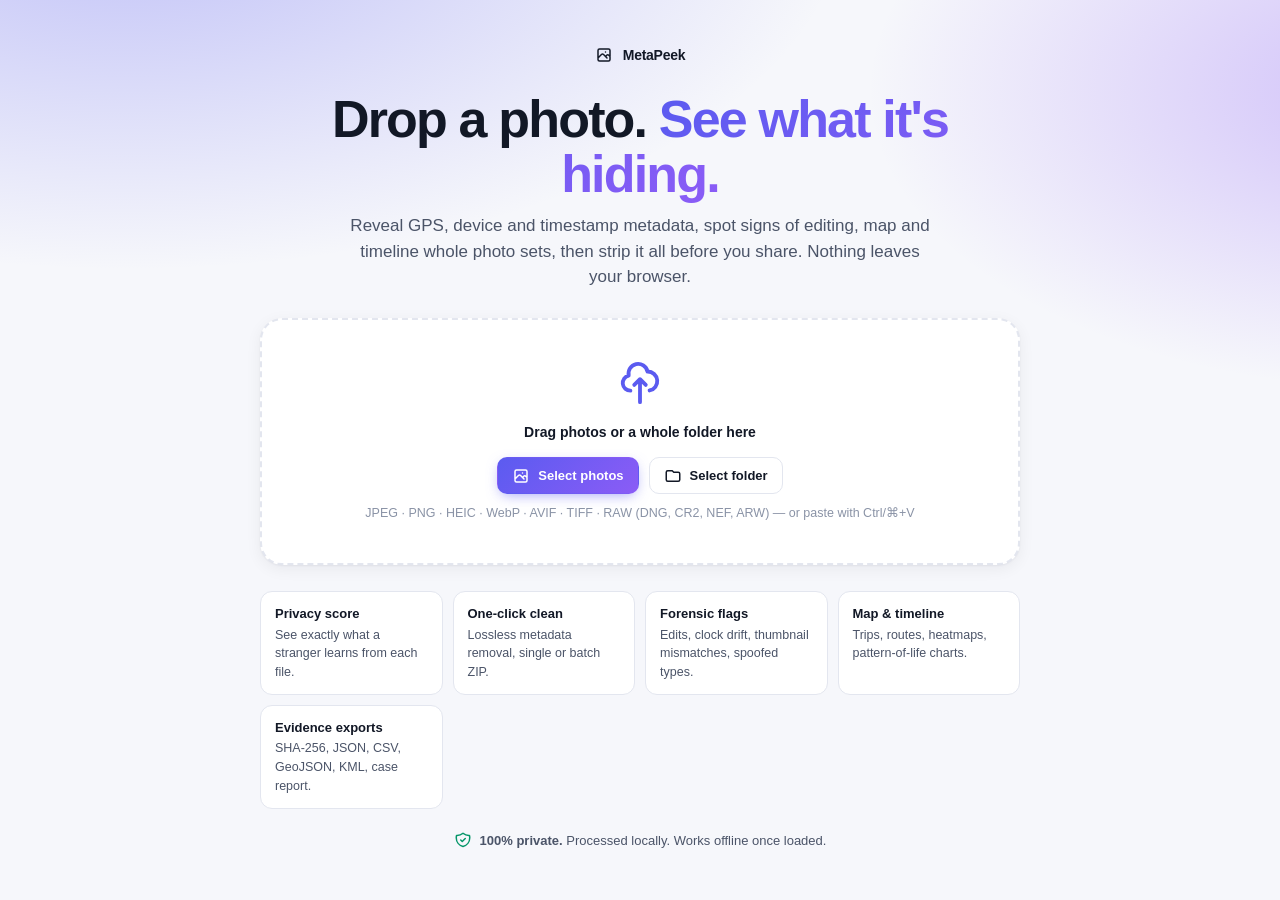
==== commit 3e8474a5: "MetaPeek v2.2" ====
--- a/index.html
+++ b/index.html
@@ -1,680 +1,205 @@
 <!DOCTYPE html>
 <html lang="en">
-
 <head>
-    <meta charset="UTF-8">
-    <meta name="viewport" content="width=device-width, initial-scale=1.0">
-    <title>MetaPeek</title>
-    <script src="https://cdn.tailwindcss.com"></script>
-    <script src="https://cdn.jsdelivr.net/npm/exifr/dist/full.umd.js"></script>
-    <link rel="preconnect" href="https://fonts.googleapis.com">
-    <link rel="preconnect" href="https://fonts.gstatic.com" crossorigin>
-    <link href="https://fonts.googleapis.com/css2?family=Inter:wght@400;500;600;700;800&display=swap" rel="stylesheet">
-
-    <style>
-        body {
-            font-family: 'Inter', sans-serif;
-        }
-
-        .gradient-bg {
-            background: linear-gradient(135deg, #667eea 0%, #764ba2 100%);
-        }
-
-        .gradient-card {
-            background: linear-gradient(135deg, #f093fb 0%, #f5576c 100%);
-        }
-
-        .card-shadow {
-            box-shadow: 0 20px 25px -5px rgba(0, 0, 0, 0.1), 0 10px 10px -5px rgba(0, 0, 0, 0.04);
-        }
-
-        .hover-lift {
-            transition: transform 0.3s ease, box-shadow 0.3s ease;
-        }
-
-        .hover-lift:hover {
-            transform: translateY(-5px);
-            box-shadow: 0 25px 35px -5px rgba(0, 0, 0, 0.15), 0 15px 15px -5px rgba(0, 0, 0, 0.08);
-        }
-
-        /* Removed unused file-selector-button styles */
-
-        /* Updated dragover style for new glass effect */
-        .upload-card.dragover {
-            border-style: solid;
-            border-color: rgba(255, 255, 255, 0.8);
-            background-color: rgba(255, 255, 255, 0.3);
-            transform: scale(1.03);
-        }
-
-        .loader {
-            border: 4px solid rgba(102, 126, 234, 0.2);
-            border-top: 4px solid #667eea;
-            border-radius: 50%;
-            width: 50px;
-            height: 50px;
-            animation: spin 0.8s linear infinite;
-            margin: 2rem auto;
-        }
-
-        @keyframes spin {
-            0% {
-                transform: rotate(0deg);
-            }
-
-            100% {
-                transform: rotate(360deg);
-            }
-        }
-
-        .fade-in {
-            animation: fadeIn 0.5s ease-in;
-        }
-
-        @keyframes fadeIn {
-            from {
-                opacity: 0;
-                transform: translateY(10px);
-            }
-
-            to {
-                opacity: 1;
-                transform: translateY(0);
-            }
-        }
-
-        .pulse-slow {
-            animation: pulse 3s cubic-bezier(0.4, 0, 0.6, 1) infinite;
-        }
-
-        .metadata-row {
-            transition: all 0.2s ease;
-        }
-
-        .metadata-row:hover {
-            background-color: rgba(102, 126, 234, 0.05);
-            transform: translateX(4px);
-        }
-
-        .btn {
-            padding: 0.75rem 1.25rem;
-            font-weight: 600;
-            border-radius: 0.75rem;
-            transition: all 0.3s ease;
-            cursor: pointer;
-            display: inline-flex;
-            align-items: center;
-            justify-content: center;
-            text-align: center;
-        }
-
-        .btn-primary {
-            background: linear-gradient(135deg, #f093fb 0%, #f5576c 100%);
-            color: white;
-            box-shadow: 0 4px 20px -3px rgba(245, 87, 108, 0.5);
-        }
-
-        .btn-primary:hover {
-            box-shadow: 0 10px 25px -3px rgba(245, 87, 108, 0.6);
-            transform: translateY(-2px);
-        }
-
-        .btn-secondary {
-            background: linear-gradient(135deg, #667eea 0%, #764ba2 100%);
-            color: white;
-            box-shadow: 0 4px 20px -3px rgba(102, 126, 234, 0.5);
-        }
-
-        .btn-secondary:hover {
-            box-shadow: 0 10px 25px -3px rgba(102, 126, 234, 0.6);
-            transform: translateY(-2px);
-        }
-
-        /* New button style for "Clear All" */
-        .btn-clear {
-            padding: 0.5rem 1rem;
-            /* Smaller padding */
-            font-size: 0.875rem;
-            /* Smaller font */
-            background: #f3f4f6;
-            color: #374151;
-            border: 1px solid #e5e7eb;
-            font-weight: 600;
-            border-radius: 0.75rem;
-            transition: all 0.2s ease;
-        }
-
-        .btn-clear:hover {
-            background: #e5e7eb;
-            transform: translateY(-1px);
-        }
-
-        .hero-icon {
-            width: 60px;
-            /* Made icon smaller */
-            height: 60px;
-            margin: 0 auto 1.5rem;
-        }
-    </style>
+  <meta charset="UTF-8">
+  <meta name="viewport" content="width=device-width, initial-scale=1.0">
+  <meta http-equiv="Content-Security-Policy" content="default-src 'self'; script-src 'self'; style-src 'self' 'unsafe-inline'; img-src 'self' blob: data: https://tile.openstreetmap.org https://*.tile.openstreetmap.org https://*.basemaps.cartocdn.com; connect-src 'self' https://nominatim.openstreetmap.org; worker-src 'self'; object-src 'none'; base-uri 'none'; form-action 'none'">
+  <meta name="referrer" content="strict-origin-when-cross-origin">
+  <title>MetaPeek — See what your photos are hiding</title>
+  <meta name="description" content="Private, in-browser photo metadata analyzer. Reveal EXIF, GPS and device data, spot edits and inconsistencies, map and timeline whole photo sets, and strip metadata before you share.">
+  <meta name="theme-color" content="#5b5bf0">
+  <link rel="manifest" href="manifest.webmanifest">
+  <link rel="icon" href="icons/icon.svg" type="image/svg+xml">
+  <link rel="stylesheet" href="vendor/leaflet/leaflet.css">
+  <link rel="stylesheet" href="vendor/leaflet/MarkerCluster.css">
+  <link rel="stylesheet" href="vendor/leaflet/MarkerCluster.Default.css">
+  <link rel="stylesheet" href="css/app.css">
+  <script src="js/theme.js"></script>
 </head>
-
-<body class="min-h-screen gradient-bg flex flex-col items-center justify-center p-4">
-
-    <main id="frontPage" class="w-full max-w-xl mx-auto text-center">
-        <svg class="hero-icon text-white pulse-slow" fill="none" stroke="currentColor" viewBox="0 0 24 24">
-            <path stroke-linecap="round" stroke-linejoin="round" stroke-width="2"
-                d="M4 16l4.586-4.586a2 2 0 012.828 0L16 16m-2-2l1.586-1.586a2 2 0 012.828 0L20 14m-6-6h.01M6 20h12a2 2 0 002-2V6a2 2 0 00-2-2H6a2 2 0 00-2 2v12a2 2 0 002 2z" />
-        </svg>
-        <h1 class="text-4xl md:text-5xl font-bold mb-3 text-white">MetaPeek</h1>
-        
-        <p class="text-lg md:text-xl text-indigo-100 mb-8">Instantly reveal hidden metadata from your photos.</p>
-
-        <div id="uploadCard"
-            class="upload-card relative bg-white/10 backdrop-blur-lg rounded-3xl p-8 md:p-12 border-2 border-dashed border-white/30 transition-all duration-300 ease-in-out cursor-pointer">
-            <div class="flex flex-col items-center justify-center space-y-4">
-                <svg class="w-16 h-16 text-white/50" fill="none" stroke="currentColor" viewBox="0 0 24 24">
-                    <path stroke-linecap="round" stroke-linejoin="round" stroke-width="1.5"
-                        d="M7 16a4 4 0 01-.88-7.903A5 5 0 1115.9 6L16 6a5 5 0 011 9.9M15 13l-3-3m0 0l-3 3m3-3v12" />
-                </svg>
-
-                <label for="imageInput" class="btn btn-primary text-lg py-3 px-8 shadow-xl z-10">
-                    Select Image
-                </label>
-
-
-                <input type="file" id="imageInput" accept="image/*" class="hidden">
-
-                <p class="text-white/70 text-sm">or drag and drop here</p>
-            </div>
-        </div>
-
-        <div class="flex items-center justify-between mt-8">
-    <p class="text-white/80 text-sm flex items-center">
-        <svg class="w-4 h-4 inline-block mr-1" fill="none" stroke="currentColor" viewBox="0 0 24 24">
-            <path stroke-linecap="round" stroke-linejoin="round" stroke-width="2"
-                d="M12 15v2m-6.364-8.364l-1.414 1.414M21 12h-2M4 12H2m15.636-6.364l-1.414-1.414M12 3v2M6.364 6.364L7.778 7.778m12.727 0l-1.414-1.414M4 12a8 8 0 018-8" />
-        </svg>
-        <strong class="ml-1">100% Private:</strong>
-        <span class="ml-1">Your images are processed in your browser and never uploaded.</span>
-    </p>
-
-    <a href="./MetaPeek_Osint.html"
-       class="ml-6 px-4 py-2 rounded-xl bg-white/10 backdrop-blur-md border border-white/20 
-              text-white text-sm font-medium hover:bg-white/20 transition-all duration-300 
-              shadow-lg hover:shadow-xl">
-        OSINT
-    </a>
-</div>
+<body>
+  <div id="progress" class="hidden"><div class="bar"></div></div>
+  <div id="progressLabel" class="hidden"></div>
+
+  <!-- ============ LANDING ============ -->
+  <section id="landing">
+    <div class="landing-inner">
+      <div class="brand"><span class="brand-mark" data-icon="image"></span><span>MetaPeek</span></div>
+      <h1>Drop a photo. <span>See what it's hiding.</span></h1>
+      <p class="lead">Reveal GPS, device and timestamp metadata, spot signs of editing, map and timeline whole photo sets, then strip it all before you share. Nothing leaves your browser.</p>
+
+      <div id="dropZone">
+        <span data-icon="upload" data-cls="big"></span>
+        <div><strong>Drag photos or a whole folder here</strong></div>
+        <div class="drop-actions">
+          <button class="btn primary" id="pickFiles" type="button"><span data-icon="image"></span>Select photos</button>
+          <button class="btn" id="pickFolder" type="button"><span data-icon="folder"></span>Select folder</button>
+        </div>
+        <div class="hint">JPEG · PNG · HEIC · WebP · AVIF · TIFF · RAW (DNG, CR2, NEF, ARW) — or paste with Ctrl/⌘+V</div>
+      </div>
+      <input type="file" id="fileInput" accept="image/*,.heic,.heif,.dng,.cr2,.cr3,.nef,.arw,.orf,.rw2,.raf,.tif,.tiff" multiple class="hidden">
+      <input type="file" id="folderInput" webkitdirectory multiple class="hidden">
+
+      <div class="features">
+        <div class="feature"><b>Privacy score</b>See exactly what a stranger learns from each file.</div>
+        <div class="feature"><b>One-click clean</b>Lossless metadata removal, single or batch ZIP.</div>
+        <div class="feature"><b>Forensic flags</b>Edits, clock drift, thumbnail mismatches, spoofed types.</div>
+        <div class="feature"><b>Map &amp; timeline</b>Trips, routes, heatmaps, pattern-of-life charts.</div>
+        <div class="feature"><b>Evidence exports</b>SHA-256, JSON, CSV, GeoJSON, KML, case report.</div>
+      </div>
+      <div class="privacy-note"><span data-icon="shield"></span><span><strong>100% private.</strong> Processed locally. Works offline once loaded.</span></div>
+    </div>
+  </section>
+
+  <!-- ============ APP ============ -->
+  <section id="app" class="hidden">
+    <header class="top">
+      <div class="top-inner">
+        <button class="brand btn ghost" id="homeBtn" type="button" title="Back to start"><span class="brand-mark" data-icon="image"></span><span>MetaPeek</span></button>
+        <span class="count-pill" id="countPill">0 photos</span>
+        <div class="grow"></div>
+        <button class="btn sm" id="addMore" type="button"><span data-icon="upload"></span><span class="hide-sm">Add</span></button>
+        <div class="menu">
+          <button class="btn sm" id="exportBtn" type="button" aria-haspopup="true" aria-expanded="false"><span data-icon="download"></span><span class="hide-sm">Export</span></button>
+          <div class="menu-pop hidden" id="exportMenu" role="menu">
+            <button type="button" data-export="report" role="menuitem"><span data-icon="doc"></span><span>Case report<small>Printable HTML → PDF, with hashes</small></span></button>
+            <button type="button" data-export="json" role="menuitem"><span data-icon="doc"></span><span>JSON<small>Full metadata, all segments</small></span></button>
+            <button type="button" data-export="csv" role="menuitem"><span data-icon="doc"></span><span>CSV<small>One row per file</small></span></button>
+            <button type="button" data-export="geojson" role="menuitem"><span data-icon="pin"></span><span>GeoJSON<small>For QGIS, Mapbox, kepler.gl</small></span></button>
+            <button type="button" data-export="kml" role="menuitem"><span data-icon="pin"></span><span>KML<small>Google Earth, with route</small></span></button>
+          </div>
+        </div>
+        <button class="btn sm primary" id="stripAllBtn" type="button" title="Download metadata-free copies of the photos currently shown"><span data-icon="eraser"></span><span class="hide-sm">Clean &amp; download</span></button>
+        <button class="btn sm icon ghost" id="themeBtn" type="button" title="Toggle dark mode" aria-label="Toggle dark mode"><span data-icon="moon"></span></button>
+        <button class="btn sm ghost" id="clearBtn" type="button">Clear</button>
+      </div>
+    </header>
+
+    <main class="wrap">
+      <div class="stats" id="stats"></div>
+      <nav class="tabs" id="tabs" role="tablist">
+        <button class="tab active" data-tab="photos" role="tab" type="button">Photos</button>
+        <button class="tab" data-tab="forensics" role="tab" type="button">Forensics <span class="badge" id="forensicsBadge">0</span></button>
+        <button class="tab" data-tab="privacy" role="tab" type="button">Privacy</button>
+        <button class="tab" data-tab="places" role="tab" type="button">Places</button>
+        <button class="tab" data-tab="map" role="tab" type="button">Map &amp; travel</button>
+        <button class="tab" data-tab="timeline" role="tab" type="button">Timeline</button>
+        <button class="tab" data-tab="devices" role="tab" type="button">Devices</button>
+      </nav>
+
+      <section id="tab-photos" class="tabpanel">
+        <div class="toolbar" id="filters">
+          <div class="field search"><span data-icon="search"></span><input id="q" type="search" placeholder="Search name, camera, software…" aria-label="Search"></div>
+          <button class="chip active" data-f="all" type="button">All</button>
+          <button class="chip" data-f="gps" type="button">With GPS</button>
+          <button class="chip" data-f="nogps" type="button">No GPS</button>
+          <button class="chip" data-f="flagged" type="button">Flagged</button>
+          <button class="chip" data-f="high" type="button">High risk</button>
+          <span class="sep"></span>
+          <div class="field"><select id="camFilter" aria-label="Camera"><option value="">All devices</option></select></div>
+          <div class="field"><label for="dFrom">From</label><input type="date" id="dFrom"></div>
+          <div class="field"><label for="dTo">To</label><input type="date" id="dTo"></div>
+          <div class="field"><select id="sortSel" aria-label="Sort">
+            <option value="date">Date taken</option><option value="name">Name</option><option value="camera">Camera</option>
+            <option value="risk">Privacy risk</option><option value="flags">Findings</option><option value="size">File size</option>
+          </select></div>
+          <button class="btn sm" id="geoShownBtn" type="button" title="Write a location into the photos currently shown"><span data-icon="pin"></span>Set location</button>
+          <span class="result-count" id="resultCount"></span>
+        </div>
+        <div class="grid" id="grid"></div>
+        <div class="empty hidden" id="gridEmpty">No photos match these filters.</div>
+      </section>
+
+      <section id="tab-forensics" class="tabpanel hidden"></section>
+      <section id="tab-privacy" class="tabpanel hidden"></section>
+      <section id="tab-map" class="tabpanel hidden">
+        <div class="toolbar">
+          <button class="chip active" data-map="markers" type="button">Markers</button>
+          <button class="chip" data-map="heat" type="button">Heatmap</button>
+          <button class="chip" data-map="route" type="button">Travel route</button>
+          <span class="sep"></span>
+          <button class="chip active" id="conesBtn" type="button" title="Show which way each camera was facing">Camera view cones</button>
+          <span class="sep"></span>
+          <button class="btn sm" id="fitBtn" type="button">Fit to photos</button>
+          <span class="result-count" id="mapNote"></span>
+        </div>
+        <div id="map"></div>
+        <div class="panel" id="tripsPanel" style="margin-top:16px"></div>
+      </section>
+      <section id="tab-timeline" class="tabpanel hidden"></section>
+      <section id="tab-places" class="tabpanel hidden"></section>
+      <section id="tab-devices" class="tabpanel hidden"></section>
     </main>
-
-    <div id="resultsWrapper" class="max-w-5xl mx-auto w-full hidden">
-        <div id="resultsCard" class="w-full">
-
-            <div id="loader" class="hidden bg-white rounded-2xl card-shadow p-12">
-                <div class="loader"></div>
-                <p class="text-center text-gray-600 mt-4 font-medium">Analyzing image metadata...</p>
-            </div>
-
-            <div id="errorMessage"
-                class="hidden bg-gradient-to-r from-red-500 to-pink-500 text-white rounded-2xl p-6 card-shadow fade-in">
-                <div class="flex items-center justify-center">
-                    <svg class="w-6 h-6 mr-3" fill="none" stroke="currentColor" viewBox="0 0 24 24">
-                        <path stroke-linecap="round" stroke-linejoin="round" stroke-width="2"
-                            d="M12 8v4m0 4h.01M21 12a9 9 0 11-18 0 9 9 0 0118 0z" />
-                    </svg>
-                    <span class="font-semibold text-lg" id="errorText"></span>
-                </div>
-            </div>
-
-            <div id="resultsContent" class="hidden fade-in space-y-8">
-
-                <div class="bg-white rounded-2xl card-shadow p-6 md:p-8 hover-lift">
-                    <div class="flex justify-between items-center mb-4">
-                        <div
-                            class="inline-flex items-center bg-gradient-to-r from-purple-100 to-pink-100 px-4 py-2 rounded-full">
-                            <svg class="w-5 h-5 text-purple-600 mr-2" fill="none" stroke="currentColor"
-                                viewBox="0 0 24 24">
-                                <path stroke-linecap="round" stroke-linejoin="round" stroke-width="2"
-                                    d="M15 12a3 3 0 11-6 0 3 3 0 016 0z" />
-                                <path stroke-linecap="round" stroke-linejoin="round" stroke-width="2"
-                                    d="M2.458 12C3.732 7.943 7.523 5 12 5c4.478 0 8.268 2.943 9.542 7-1.274 4.057-5.064 7-9.542 7-4.477 0-8.268-2.943-9.542-7z" />
-                            </svg>
-                            <span class="text-sm font-semibold text-purple-700">Image Preview</span>
-                        </div>
-                        <button id="clearButton" class="btn-clear">
-                            Clear All
-                        </button>
-                    </div>
-
-                    <div class="bg-gradient-to-br from-gray-50 to-gray-100 rounded-xl p-4 mb-4">
-                        <img id="imagePreview" src="#" alt="Image Preview"
-                            class="max-w-full h-auto max-h-[500px] object-contain mx-auto rounded-lg shadow-lg">
-                    </div>
-                    <div class="flex items-center justify-center">
-                        <svg class="w-5 h-5 text-gray-400 mr-2" fill="none" stroke="currentColor" viewBox="0 0 24 24">
-                            <path stroke-linecap="round" stroke-linejoin="round" stroke-width="2"
-                                d="M9 12h6m-6 4h6m2 5H7a2 2 0 01-2-2V5a2 2 0 012-2h5.586a1 1 0 01.707.293l5.414 5.414a1 1 0 01.293.707V19a2 2 0 01-2 2z" />
-                        </svg>
-                        <p id="fileName" class="text-gray-700 font-medium"></p>
-                    </div>
-                </div>
-
-                <div id="metadataContainer" class="bg-white rounded-2xl card-shadow p-6 md:p-8 hover-lift">
-                    <div class="flex flex-col sm:flex-row justify-between items-start sm:items-center gap-4 mb-6">
-                        <div>
-                            <h2 class="text-2xl md:text-3xl font-bold text-gray-800 flex items-center">
-                                <svg class="w-8 h-8 mr-3 text-purple-600" fill="none" stroke="currentColor"
-                                    viewBox="0 0 24 24">
-                                    <path stroke-linecap="round" stroke-linejoin="round" stroke-width="2"
-                                        d="M13 16h-1v-4h-1m1-4h.01M21 12a9 9 0 11-18 0 9 9 0 0118 0z" />
-                                </svg>
-                                Image Details
-                            </h2>
-                            <p class="text-gray-500 text-sm mt-1 ml-11">EXIF metadata extracted from your image</p>
-                        </div>
-                        <button id="copyButton" class="btn btn-secondary px-5 py-3 text-sm whitespace-nowrap">
-                            <svg class="w-4 h-4 mr-2" fill="none" stroke="currentColor" viewBox="0 0 24 24">
-                                <path stroke-linecap="round" stroke-linejoin="round" stroke-width="2"
-                                    d="M8 16H6a2 2 0 01-2-2V6a2 2 0 012-2h8a2 2 0 012 2v2m-6 12h8a2 2 0 002-2v-8a2 2 0 00-2-2h-8a2 2 0 00-2 2v8a2 2 0 002 2z" />
-                            </svg>
-                            Copy Info
-                        </button>
-                    </div>
-                    <div id="metadataTable" class="space-y-1">
-                    </div>
-                </div>
-
-                <div id="mapContainer" class="hidden bg-white rounded-2xl card-shadow p-6 md:p-8 hover-lift">
-                    <div class="mb-6">
-                        <h2 class="text-2xl md:text-3xl font-bold text-gray-800 flex items-center mb-2">
-                            <svg class="w-8 h-8 mr-3 text-pink-600" fill="none" stroke="currentColor"
-                                viewBox="0 0 24 24">
-                                <path stroke-linecap="round" stroke-linejoin="round" stroke-width="2"
-                                    d="M17.657 16.657L13.414 20.9a1.998 1.998 0 01-2.827 0l-4.244-4.243a8 8 0 1111.314 0z" />
-                                <path stroke-linecap="round" stroke-linejoin="round" stroke-width="2"
-                                    d="M15 11a3 3 0 11-6 0 3 3 0 016 0z" />
-                            </svg>
-                            Geolocation
-                        </h2>
-                        <p class="text-gray-600 ml-11">GPS coordinates found in this image</p>
-                    </div>
-
-                    <div id="mapContent" class="text-center">
-                        <div class="p-4 bg-purple-50 rounded-lg mb-4">
-                            <p class="font-semibold text-purple-800">Coordinates Found:</p>
-                            <p id="coordinatesText" class="text-lg text-purple-600 font-mono"></p>
-                        </div>
-
-                        <p class="text-sm text-gray-500 mb-4">To protect your privacy, we don't load the map
-                            automatically. Click below to send these coordinates to OpenStreetMap and view the location.
-                        </p>
-
-                        <button id="loadMapButton" class="btn btn-secondary">
-                            <svg class="w-5 h-5 mr-2" fill="none" stroke="currentColor" viewBox="0 0 24 24">
-                                <path stroke-linecap="round" stroke-linejoin="round" stroke-width="2"
-                                    d="M9 20l-5.447-2.724A1 1 0 013 16.382V5.618a1 1 0 011.447-.894L9 7m0 13v-6m0 6l6-3m-6 3V7m6 10l5.447 2.724A1 1 0 0021 16.382V5.618a1 1 0 00-1.447-.894L15 7m0 10v-6m0 6V7" />
-                            </svg>
-                            Show Location Map
-                        </button>
-
-                        <div id="mapFrameWrapper"
-                            class="hidden rounded-xl overflow-hidden border-4 border-purple-100 shadow-xl mt-6">
-                            <iframe id="mapFrame" class="w-full h-72 md:h-96" frameborder="0" scrolling="no"
-                                marginheight="0" marginwidth="0" loading="lazy"
-                                referrerpolicy="no-referrer-when-downgrade">
-                            </iframe>
-                        </div>
-                    </div>
-                </div>
-            </div>
-        </div>
-    </div>
-
-    <footer id="footer" class="text-center py-8 px-4 text-indigo-100/70 text-sm">
-        <p>All processing happens locally in your browser. Your images are never uploaded.</p>
-        <p>Geolocation data is only sent to OpenStreetMap if you explicitly click "Show Location Map".</p>
-    </footer>
-
-    <script>
-        document.addEventListener('DOMContentLoaded', () => {
-
-            // DOM Elements
-            const imageInput = document.getElementById('imageInput');
-            const clearButton = document.getElementById('clearButton');
-            const uploadCard = document.getElementById('uploadCard');
-
-            // New elements for page swapping
-            const frontPage = document.getElementById('frontPage');
-            const resultsWrapper = document.getElementById('resultsWrapper');
-            const footer = document.getElementById('footer');
-
-            const resultsCard = document.getElementById('resultsCard');
-            const loader = document.getElementById('loader');
-            const errorMessage = document.getElementById('errorMessage');
-            const errorText = document.getElementById('errorText');
-            const resultsContent = document.getElementById('resultsContent');
-            const imagePreview = document.getElementById('imagePreview');
-            const fileName = document.getElementById('fileName');
-            const metadataTable = document.getElementById('metadataTable');
-            const metadataContainer = document.getElementById('metadataContainer');
-            const copyButton = document.getElementById('copyButton');
-
-            const mapContainer = document.getElementById('mapContainer');
-            const coordinatesText = document.getElementById('coordinatesText');
-            const loadMapButton = document.getElementById('loadMapButton');
-            const mapFrameWrapper = document.getElementById('mapFrameWrapper');
-            const mapFrame = document.getElementById('mapFrame');
-
-            let mapUrlToLoad = '';
-
-            // --- Event Listeners ---
-
-            imageInput.addEventListener('change', handleFileSelect);
-            clearButton.addEventListener('click', resetUI);
-            copyButton.addEventListener('click', copyMetadataToClipboard);
-            loadMapButton.addEventListener('click', loadMap);
-
-            ['dragenter', 'dragover', 'dragleave', 'drop'].forEach(eventName => {
-                uploadCard.addEventListener(eventName, preventDefaults, false);
-                document.body.addEventListener(eventName, preventDefaults, false);
-            });
-
-            ['dragenter', 'dragover'].forEach(eventName => {
-                uploadCard.addEventListener(eventName, () => uploadCard.classList.add('dragover'), false);
-            });
-
-            ['dragleave', 'drop'].forEach(eventName => {
-                uploadCard.addEventListener(eventName, () => uploadCard.classList.remove('dragover'), false);
-            });
-
-            uploadCard.addEventListener('drop', handleDrop, false);
-
-            function preventDefaults(e) {
-                e.preventDefault();
-                e.stopPropagation();
-            }
-
-            function handleDrop(e) {
-                const dt = e.dataTransfer;
-                const file = dt.files[0];
-
-                if (file) {
-                    const dataTransfer = new DataTransfer();
-                    dataTransfer.items.add(file);
-                    imageInput.files = dataTransfer.files;
-                    handleFileSelect({ target: imageInput });
-                }
-            }
-
-            function handleFileSelect(event) {
-                const file = event.target.files[0];
-                if (!file) {
-                    resetUI();
-                    return;
-                }
-                processFile(file);
-            }
-
-            function showFrontPage() {
-                frontPage.classList.remove('hidden');
-                resultsWrapper.classList.add('hidden');
-                footer.classList.remove('hidden'); // Ensure footer is visible
-            }
-
-            function showResultsPage() {
-                frontPage.classList.add('hidden');
-                resultsWrapper.classList.remove('hidden');
-                footer.classList.remove('hidden'); // Ensure footer is visible
-            }
-
-            function resetUI() {
-                showFrontPage(); // Go back to the main upload page
-
-                // Clear result fields
-                resultsCard.classList.add('hidden');
-                loader.classList.add('hidden');
-                errorMessage.classList.add('hidden');
-                resultsContent.classList.add('hidden');
-                mapContainer.classList.add('hidden');
-
-                imageInput.value = '';
-                imagePreview.src = '#';
-                fileName.textContent = '';
-                metadataTable.innerHTML = '';
-
-                mapFrame.src = 'about:blank';
-                mapUrlToLoad = '';
-                mapFrameWrapper.classList.add('hidden');
-                loadMapButton.classList.remove('hidden');
-            }
-
-            async function processFile(file) {
-                // Manually reset just the results part
-                resultsCard.classList.add('hidden');
-                loader.classList.add('hidden');
-                errorMessage.classList.add('hidden');
-                resultsContent.classList.add('hidden');
-                mapContainer.classList.add('hidden');
-
-                showResultsPage(); // Show the results area
-
-                resultsCard.classList.remove('hidden');
-                loader.classList.remove('hidden'); // Show loader
-
-                const reader = new FileReader();
-                reader.onload = (e) => {
-                    imagePreview.src = e.target.result;
-                };
-                reader.onerror = () => {
-                    showError('Could not read the image file.');
-                };
-                reader.readAsDataURL(file);
-
-                fileName.textContent = file.name;
-
-                // --- THIS IS THE UPDATED PART ---
-                try {
-                    // This is the correct way to pass options
-                    const options = {
-                        wholeFile: true, // Read the entire file first to avoid mobile parsing errors
-                        gps: true        // Explicitly tell it to find and parse the GPS segment
-                    };
-
-                    // Pass the options object to the parse function
-                    const allTags = await exifr.parse(file, options);
-
-                    // --- END OF FIX ---
-
-                    loader.classList.add('hidden');
-
-                    if (!allTags || Object.keys(allTags).length === 0) {
-                        showError('No EXIF metadata found in this image.');
-                        resultsContent.classList.remove('hidden');
-                        metadataContainer.classList.add('hidden');
-                        return;
-                    }
-
-                    resultsContent.classList.remove('hidden');
-                    metadataContainer.classList.remove('hidden');
-
-                    displayMetadata(allTags);
-                    displayGpsMap(allTags);
-
-                } catch (error) {
-                    console.error('Error parsing EXIF:', error);
-                    showError('Could not parse metadata. The file might be corrupt.');
-                }
-                // --- END OF UPDATED PART ---
-            }
-
-            function showError(message) {
-                loader.classList.add('hidden');
-                errorText.textContent = message;
-                errorMessage.classList.remove('hidden');
-                // Hide footer on error to avoid clutter
-                footer.classList.add('hidden');
-            }
-
-            function renderMetadataRow(key, value, icon) {
-                if (!value || value.toString().trim() === '') return null;
-
-                const row = document.createElement('div');
-                row.className = 'metadata-row flex flex-col sm:flex-row justify-between sm:items-center py-4 px-4 rounded-lg';
-                row.dataset.key = key;
-                row.dataset.value = value;
-
-                const keyWrapper = document.createElement('div');
-                keyWrapper.className = 'flex items-center mb-2 sm:mb-0';
-
-                if (icon) {
-                    const iconSpan = document.createElement('span');
-                    iconSpan.className = 'text-purple-500 mr-3';
-                    iconSpan.innerHTML = icon;
-                    keyWrapper.appendChild(iconSpan);
-                }
-
-                const keySpan = document.createElement('span');
-                keySpan.className = 'font-semibold text-gray-800';
-                keySpan.textContent = key;
-                keyWrapper.appendChild(keySpan);
-
-                const valueSpan = document.createElement('span');
-                valueSpan.className = 'text-gray-600 sm:text-right break-words font-medium';
-                valueSpan.textContent = value;
-
-                row.appendChild(keyWrapper);
-                row.appendChild(valueSpan);
-                return row;
-            }
-
-            function displayMetadata(tags) {
-                metadataTable.innerHTML = '';
-                const fragment = document.createDocumentFragment();
-
-                const cameraIcon = '<svg class="w-5 h-5" fill="none" stroke="currentColor" viewBox="0 0 24 24"><path stroke-linecap="round" stroke-linejoin="round" stroke-width="2" d="M3 9a2 2 0 012-2h.93a2 2 0 001.664-.89l.812-1.22A2 2 0 0110.07 4h3.86a2 2 0 011.664.89l.812 1.22A2 2 0 0018.07 7H19a2 2 0 012 2v9a2 2 0 01-2 2H5a2 2 0 01-2-2V9z" /><path stroke-linecap="round" stroke-linejoin="round" stroke-width="2" d="M15 13a3 3 0 11-6 0 3 3 0 016 0z" /></svg>';
-                const clockIcon = '<svg class="w-5 h-5" fill="none" stroke="currentColor" viewBox="0 0 24 24"><path stroke-linecap="round" stroke-linejoin="round" stroke-width="2" d="M12 8v4l3 3m6-3a9 9 0 11-18 0 9 9 0 0118 0z" /></svg>';
-                const settingsIcon = '<svg class="w-5 h-5" fill="none" stroke="currentColor" viewBox="0 0 24 24"><path stroke-linecap="round" stroke-linejoin="round" stroke-width="2" d="M10.325 4.317c.426-1.756 2.924-1.756 3.35 0a1.724 1.724 0 002.573 1.066c1.543-.94 3.31.826 2.37 2.37a1.724 1.724 0 001.065 2.572c1.756.426 1.756 2.924 0 3.35a1.724 1.724 0 00-1.066 2.573c.94 1.543-.826 3.31-2.37 2.37a1.724 1.724 0 00-2.572 1.065c-.426 1.756-2.924 1.756-3.35 0a1.724 1.724 0 00-2.573-1.066c-1.543.94-3.31-.826-2.37-2.37a1.724 1.724 0 00-1.065-2.572c-1.756-.426-1.756-2.924 0-3.35a1.724 1.724 0 001.066-2.573c-.94-1.543.826-3.31 2.37-2.37.996.608 2.296.07 2.572-1.065z" /><path stroke-linecap="round" stroke-linejoin="round" stroke-width="2" d="M15 12a3 3 0 11-6 0 3 3 0 016 0z" /></svg>';
-                const sizeIcon = '<svg class="w-5 h-5" fill="none" stroke="currentColor" viewBox="0 0 24 24"><path stroke-linecap="round" stroke-linejoin="round" stroke-width="2" d="M4 8V4m0 0h4M4 4l5 5m11-1V4m0 0h-4m4 0l-5 5M4 16v4m0 0h4m-4 0l5-5m11 5l-5-5m5 5v-4m0 4h-4" /></svg>';
-                const locationIcon = '<svg class="w-5 h-5" fill="none" stroke="currentColor" viewBox="0 0 24 24"><path stroke-linecap="round" stroke-linejoin="round" stroke-width="2" d="M17.657 16.657L13.414 20.9a1.998 1.998 0 01-2.827 0l-4.244-4.243a8 8 0 1111.314 0z" /><path stroke-linecap="round" stroke-linejoin="round" stroke-width="2" d="M15 11a3 3 0 11-6 0 3 3 0 016 0z" /></svg>';
-
-                const rows = [
-                    renderMetadataRow('Make', tags.Make, cameraIcon),
-                    renderMetadataRow('Model', tags.Model, cameraIcon),
-                    renderMetadataRow('Date Taken', tags.DateTimeOriginal || tags.DateTime, clockIcon),
-                    renderMetadataRow('Shutter Speed', formatExposure(tags.ExposureTime), settingsIcon),
-                    renderMetadataRow('Aperture', formatAperture(tags.FNumber), settingsIcon),
-                    renderMetadataRow('ISO', tags.ISOSpeedRatings, settingsIcon),
-                    renderMetadataRow('Focal Length', formatFocalLength(tags.FocalLength), settingsIcon),
-                    renderMetadataRow('Flash', tags.Flash, settingsIcon),
-                    renderMetadataRow('Orientation', tags.Orientation, settingsIcon),
-                ];
-
-                const dimensions = `${tags.PixelXDimension || ''} x ${tags.PixelYDimension || ''}`.trim();
-                rows.push(renderMetadataRow('Dimensions', dimensions === 'x' ? null : dimensions, sizeIcon));
-
-                const coords = getGpsCoords(tags);
-                if (coords) {
-                    rows.push(renderMetadataRow('Coordinates', `${coords.lat.toFixed(6)}, ${coords.lon.toFixed(6)}`, locationIcon));
-                }
-
-                rows.forEach(row => {
-                    if (row) fragment.appendChild(row);
-                });
-
-                metadataTable.appendChild(fragment);
-            }
-
-            function getGpsCoords(tags) {
-                const { latitude, longitude } = tags;
-
-                // NEW CHECK:
-                // Checks for undefined, null, AND NaN (Not a Number)
-                if (latitude === undefined || longitude === undefined || isNaN(latitude) || isNaN(longitude)) {
-                    return null;
-                }
-
-                return { lat: latitude, lon: longitude };
-            }
-
-            function displayGpsMap(tags) {
-                const coords = getGpsCoords(tags);
-
-                if (coords) {
-                    const { lat, lon } = coords;
-                    // Use .toFixed(6) for a standard coordinate display
-                    coordinatesText.textContent = `${lat.toFixed(6)}, ${lon.toFixed(6)}`;
-
-                    const zoom = 0.005; // This is a good default zoom level
-                    mapUrlToLoad = `https://www.openstreetmap.org/export/embed.html?bbox=${lon - zoom},${lat - zoom},${lon + zoom},${lat + zoom}&layer=mapnik&marker=${lat},${lon}`;
-
-                    mapContainer.classList.remove('hidden');
-                } else {
-                    mapContainer.classList.add('hidden');
-                }
-            }
-
-            function loadMap() {
-                if (mapUrlToLoad) {
-                    mapFrame.src = mapUrlToLoad;
-                    mapFrameWrapper.classList.remove('hidden');
-                    loadMapButton.classList.add('hidden');
-                }
-            }
-
-            function formatExposure(val) {
-                if (!val) return null;
-                if (val < 1) return `1/${Math.round(1 / val)} s`;
-                return `${val} s`;
-            }
-
-            function formatAperture(val) {
-                if (!val) return null;
-                return `f/${val}`;
-            }
-
-            function formatFocalLength(val) {
-                if (!val) return null;
-                return `${val} mm`;
-            }
-
-            async function copyMetadataToClipboard() {
-                let textToCopy = `File: ${fileName.textContent}\n\n--- Image Details ---\n`;
-
-                const rows = metadataTable.querySelectorAll('div[data-key]');
-                rows.forEach(row => {
-                    const key = row.dataset.key;
-                    const value = row.dataset.value;
-                    if (key && value) {
-                        textToCopy += `${key}: ${value}\n`;
-                    }
-                });
-
-                if (!navigator.clipboard) {
-                    alert("Clipboard API not available. This feature requires a secure connection (HTTPS).");
-                    return;
-                }
-
-                const originalHTML = copyButton.innerHTML;
-                try {
-                    await navigator.clipboard.writeText(textToCopy);
-
-                    copyButton.innerHTML = '<svg class="w-4 h-4 mr-2" fill="none" stroke="currentColor" viewBox="0 0 24 24"><path stroke-linecap="round" stroke-linejoin="round" stroke-width="2" d="M5 13l4 4L19 7" /></svg>Copied!';
-                    copyButton.style.background = 'linear-gradient(135deg, #10b981 0%, #059669 100%)';
-
-                } catch (err) {
-                    console.error('Failed to copy text: ', err);
-                    copyButton.innerHTML = 'Copy Failed';
-                    copyButton.style.background = 'linear-gradient(135deg, #ef4444 0%, #dc2626 100%)';
-                } finally {
-                    setTimeout(() => {
-                        copyButton.innerHTML = originalHTML;
-                        copyButton.style.background = '';
-                    }, 2500);
-                }
-            }
-
-        }); // End of DOMContentLoaded
-    </script>
+  </section>
+
+  <!-- ============ DETAIL MODAL ============ -->
+  <div id="modal" class="hidden" role="dialog" aria-modal="true" aria-labelledby="mTitle">
+    <div class="sheet">
+      <div class="sheet-head">
+        <button class="btn sm icon" id="mPrev" type="button" aria-label="Previous photo"><span data-icon="left"></span></button>
+        <button class="btn sm icon" id="mNext" type="button" aria-label="Next photo"><span data-icon="right"></span></button>
+        <div class="title"><b id="mTitle"></b><div class="pills" id="mPills"></div></div>
+        <button class="btn sm primary" id="mStrip" type="button"><span data-icon="eraser"></span><span class="hide-sm">Clean copy</span></button>
+        <button class="btn sm icon" id="mClose" type="button" aria-label="Close"><span data-icon="x"></span></button>
+      </div>
+      <div class="sheet-body">
+        <div class="sheet-left" id="mLeft"></div>
+        <div class="sheet-right">
+          <nav class="tabs" id="mTabs">
+            <button class="tab active" data-mtab="overview" type="button">Overview</button>
+            <button class="tab" data-mtab="findings" type="button">Findings</button>
+            <button class="tab" data-mtab="privacy" type="button">Privacy</button>
+            <button class="tab" data-mtab="raw" type="button">All metadata</button>
+          </nav>
+          <div class="content" id="mContent"></div>
+        </div>
+      </div>
+    </div>
+  </div>
+
+  <dialog id="geoDlg" class="geo-dlg" aria-labelledby="geoTitle">
+    <h3 id="geoTitle">Set location</h3>
+    <div class="muted geo-note" id="geoNote"></div>
+    <div class="geo-row">
+      <input id="geoSearch" type="search" placeholder="Search a place, or paste coordinates / a Google Maps link" autocomplete="off" aria-label="Search place">
+      <button class="btn" id="geoSearchBtn" type="button"><span data-icon="search"></span>Find</button>
+    </div>
+    <div id="geoResults"></div>
+    <div id="geoMap"></div>
+    <div class="geo-row">
+      <label class="geo-field">Coordinates (lat, lon)<input id="geoCoords" placeholder="23.780600, 90.407000" autocomplete="off" spellcheck="false"></label>
+      <label class="geo-field sm">Altitude m (optional)<input id="geoAlt" inputmode="decimal" placeholder="—" autocomplete="off"></label>
+    </div>
+    <div class="muted" style="font-size:12px">Click the map or drag the pin to fine-tune.</div>
+    <div class="row">
+      <button class="btn" id="geoCancel" type="button">Cancel</button>
+      <button class="btn primary" id="geoApply" type="button" disabled><span data-icon="download"></span>Save &amp; download</button>
+    </div>
+  </dialog>
+
+  <dialog id="reportDlg">
+    <form method="dialog" id="reportForm">
+      <h3>Case report</h3>
+      <div class="muted" style="font-size:13px">Optional details printed at the top of the report. Covers the photos currently shown by your filters.</div>
+      <label for="rCase">Case / reference ID</label><input id="rCase" autocomplete="off">
+      <label for="rAnalyst">Analyst</label><input id="rAnalyst" autocomplete="off">
+      <label for="rNotes">Notes</label><textarea id="rNotes"></textarea>
+      <div class="row"><button class="btn" value="cancel" type="submit">Cancel</button><button class="btn primary" value="ok" type="submit">Generate report</button></div>
+    </form>
+  </dialog>
+
+  <script src="vendor/exifr.full.umd.js"></script>
+  <script src="vendor/leaflet/leaflet.js"></script>
+  <script src="vendor/leaflet/leaflet.markercluster.js"></script>
+  <script src="vendor/leaflet/leaflet-heat.js"></script>
+  <script src="vendor/jszip.min.js"></script>
+  <script src="vendor/piexif.js"></script>
+  <script src="js/util.js"></script>
+  <script src="js/forensics.js"></script>
+  <script src="js/parse.js"></script>
+  <script src="js/strip.js"></script>
+  <script src="js/export.js"></script>
+  <script src="js/geotag.js"></script>
+  <script src="js/places.js"></script>
+  <script src="js/app.js"></script>
 </body>
-
 </html>
--- a/vendor/leaflet/leaflet.css
+++ b/vendor/leaflet/leaflet.css
@@ -0,0 +1,661 @@
+/* required styles */
+
+.leaflet-pane,
+.leaflet-tile,
+.leaflet-marker-icon,
+.leaflet-marker-shadow,
+.leaflet-tile-container,
+.leaflet-pane > svg,
+.leaflet-pane > canvas,
+.leaflet-zoom-box,
+.leaflet-image-layer,
+.leaflet-layer {
+	position: absolute;
+	left: 0;
+	top: 0;
+	}
+.leaflet-container {
+	overflow: hidden;
+	}
+.leaflet-tile,
+.leaflet-marker-icon,
+.leaflet-marker-shadow {
+	-webkit-user-select: none;
+	   -moz-user-select: none;
+	        user-select: none;
+	  -webkit-user-drag: none;
+	}
+/* Prevents IE11 from highlighting tiles in blue */
+.leaflet-tile::selection {
+	background: transparent;
+}
+/* Safari renders non-retina tile on retina better with this, but Chrome is worse */
+.leaflet-safari .leaflet-tile {
+	image-rendering: -webkit-optimize-contrast;
+	}
+/* hack that prevents hw layers "stretching" when loading new tiles */
+.leaflet-safari .leaflet-tile-container {
+	width: 1600px;
+	height: 1600px;
+	-webkit-transform-origin: 0 0;
+	}
+.leaflet-marker-icon,
+.leaflet-marker-shadow {
+	display: block;
+	}
+/* .leaflet-container svg: reset svg max-width decleration shipped in Joomla! (joomla.org) 3.x */
+/* .leaflet-container img: map is broken in FF if you have max-width: 100% on tiles */
+.leaflet-container .leaflet-overlay-pane svg {
+	max-width: none !important;
+	max-height: none !important;
+	}
+.leaflet-container .leaflet-marker-pane img,
+.leaflet-container .leaflet-shadow-pane img,
+.leaflet-container .leaflet-tile-pane img,
+.leaflet-container img.leaflet-image-layer,
+.leaflet-container .leaflet-tile {
+	max-width: none !important;
+	max-height: none !important;
+	width: auto;
+	padding: 0;
+	}
+
+.leaflet-container img.leaflet-tile {
+	/* See: https://bugs.chromium.org/p/chromium/issues/detail?id=600120 */
+	mix-blend-mode: plus-lighter;
+}
+
+.leaflet-container.leaflet-touch-zoom {
+	-ms-touch-action: pan-x pan-y;
+	touch-action: pan-x pan-y;
+	}
+.leaflet-container.leaflet-touch-drag {
+	-ms-touch-action: pinch-zoom;
+	/* Fallback for FF which doesn't support pinch-zoom */
+	touch-action: none;
+	touch-action: pinch-zoom;
+}
+.leaflet-container.leaflet-touch-drag.leaflet-touch-zoom {
+	-ms-touch-action: none;
+	touch-action: none;
+}
+.leaflet-container {
+	-webkit-tap-highlight-color: transparent;
+}
+.leaflet-container a {
+	-webkit-tap-highlight-color: rgba(51, 181, 229, 0.4);
+}
+.leaflet-tile {
+	filter: inherit;
+	visibility: hidden;
+	}
+.leaflet-tile-loaded {
+	visibility: inherit;
+	}
+.leaflet-zoom-box {
+	width: 0;
+	height: 0;
+	-moz-box-sizing: border-box;
+	     box-sizing: border-box;
+	z-index: 800;
+	}
+/* workaround for https://bugzilla.mozilla.org/show_bug.cgi?id=888319 */
+.leaflet-overlay-pane svg {
+	-moz-user-select: none;
+	}
+
+.leaflet-pane         { z-index: 400; }
+
+.leaflet-tile-pane    { z-index: 200; }
+.leaflet-overlay-pane { z-index: 400; }
+.leaflet-shadow-pane  { z-index: 500; }
+.leaflet-marker-pane  { z-index: 600; }
+.leaflet-tooltip-pane   { z-index: 650; }
+.leaflet-popup-pane   { z-index: 700; }
+
+.leaflet-map-pane canvas { z-index: 100; }
+.leaflet-map-pane svg    { z-index: 200; }
+
+.leaflet-vml-shape {
+	width: 1px;
+	height: 1px;
+	}
+.lvml {
+	behavior: url(#default#VML);
+	display: inline-block;
+	position: absolute;
+	}
+
+
+/* control positioning */
+
+.leaflet-control {
+	position: relative;
+	z-index: 800;
+	pointer-events: visiblePainted; /* IE 9-10 doesn't have auto */
+	pointer-events: auto;
+	}
+.leaflet-top,
+.leaflet-bottom {
+	position: absolute;
+	z-index: 1000;
+	pointer-events: none;
+	}
+.leaflet-top {
+	top: 0;
+	}
+.leaflet-right {
+	right: 0;
+	}
+.leaflet-bottom {
+	bottom: 0;
+	}
+.leaflet-left {
+	left: 0;
+	}
+.leaflet-control {
+	float: left;
+	clear: both;
+	}
+.leaflet-right .leaflet-control {
+	float: right;
+	}
+.leaflet-top .leaflet-control {
+	margin-top: 10px;
+	}
+.leaflet-bottom .leaflet-control {
+	margin-bottom: 10px;
+	}
+.leaflet-left .leaflet-control {
+	margin-left: 10px;
+	}
+.leaflet-right .leaflet-control {
+	margin-right: 10px;
+	}
+
+
+/* zoom and fade animations */
+
+.leaflet-fade-anim .leaflet-popup {
+	opacity: 0;
+	-webkit-transition: opacity 0.2s linear;
+	   -moz-transition: opacity 0.2s linear;
+	        transition: opacity 0.2s linear;
+	}
+.leaflet-fade-anim .leaflet-map-pane .leaflet-popup {
+	opacity: 1;
+	}
+.leaflet-zoom-animated {
+	-webkit-transform-origin: 0 0;
+	    -ms-transform-origin: 0 0;
+	        transform-origin: 0 0;
+	}
+svg.leaflet-zoom-animated {
+	will-change: transform;
+}
+
+.leaflet-zoom-anim .leaflet-zoom-animated {
+	-webkit-transition: -webkit-transform 0.25s cubic-bezier(0,0,0.25,1);
+	   -moz-transition:    -moz-transform 0.25s cubic-bezier(0,0,0.25,1);
+	        transition:         transform 0.25s cubic-bezier(0,0,0.25,1);
+	}
+.leaflet-zoom-anim .leaflet-tile,
+.leaflet-pan-anim .leaflet-tile {
+	-webkit-transition: none;
+	   -moz-transition: none;
+	        transition: none;
+	}
+
+.leaflet-zoom-anim .leaflet-zoom-hide {
+	visibility: hidden;
+	}
+
+
+/* cursors */
+
+.leaflet-interactive {
+	cursor: pointer;
+	}
+.leaflet-grab {
+	cursor: -webkit-grab;
+	cursor:    -moz-grab;
+	cursor:         grab;
+	}
+.leaflet-crosshair,
+.leaflet-crosshair .leaflet-interactive {
+	cursor: crosshair;
+	}
+.leaflet-popup-pane,
+.leaflet-control {
+	cursor: auto;
+	}
+.leaflet-dragging .leaflet-grab,
+.leaflet-dragging .leaflet-grab .leaflet-interactive,
+.leaflet-dragging .leaflet-marker-draggable {
+	cursor: move;
+	cursor: -webkit-grabbing;
+	cursor:    -moz-grabbing;
+	cursor:         grabbing;
+	}
+
+/* marker & overlays interactivity */
+.leaflet-marker-icon,
+.leaflet-marker-shadow,
+.leaflet-image-layer,
+.leaflet-pane > svg path,
+.leaflet-tile-container {
+	pointer-events: none;
+	}
+
+.leaflet-marker-icon.leaflet-interactive,
+.leaflet-image-layer.leaflet-interactive,
+.leaflet-pane > svg path.leaflet-interactive,
+svg.leaflet-image-layer.leaflet-interactive path {
+	pointer-events: visiblePainted; /* IE 9-10 doesn't have auto */
+	pointer-events: auto;
+	}
+
+/* visual tweaks */
+
+.leaflet-container {
+	background: #ddd;
+	outline-offset: 1px;
+	}
+.leaflet-container a {
+	color: #0078A8;
+	}
+.leaflet-zoom-box {
+	border: 2px dotted #38f;
+	background: rgba(255,255,255,0.5);
+	}
+
+
+/* general typography */
+.leaflet-container {
+	font-family: "Helvetica Neue", Arial, Helvetica, sans-serif;
+	font-size: 12px;
+	font-size: 0.75rem;
+	line-height: 1.5;
+	}
+
+
+/* general toolbar styles */
+
+.leaflet-bar {
+	box-shadow: 0 1px 5px rgba(0,0,0,0.65);
+	border-radius: 4px;
+	}
+.leaflet-bar a {
+	background-color: #fff;
+	border-bottom: 1px solid #ccc;
+	width: 26px;
+	height: 26px;
+	line-height: 26px;
+	display: block;
+	text-align: center;
+	text-decoration: none;
+	color: black;
+	}
+.leaflet-bar a,
+.leaflet-control-layers-toggle {
+	background-position: 50% 50%;
+	background-repeat: no-repeat;
+	display: block;
+	}
+.leaflet-bar a:hover,
+.leaflet-bar a:focus {
+	background-color: #f4f4f4;
+	}
+.leaflet-bar a:first-child {
+	border-top-left-radius: 4px;
+	border-top-right-radius: 4px;
+	}
+.leaflet-bar a:last-child {
+	border-bottom-left-radius: 4px;
+	border-bottom-right-radius: 4px;
+	border-bottom: none;
+	}
+.leaflet-bar a.leaflet-disabled {
+	cursor: default;
+	background-color: #f4f4f4;
+	color: #bbb;
+	}
+
+.leaflet-touch .leaflet-bar a {
+	width: 30px;
+	height: 30px;
+	line-height: 30px;
+	}
+.leaflet-touch .leaflet-bar a:first-child {
+	border-top-left-radius: 2px;
+	border-top-right-radius: 2px;
+	}
+.leaflet-touch .leaflet-bar a:last-child {
+	border-bottom-left-radius: 2px;
+	border-bottom-right-radius: 2px;
+	}
+
+/* zoom control */
+
+.leaflet-control-zoom-in,
+.leaflet-control-zoom-out {
+	font: bold 18px 'Lucida Console', Monaco, monospace;
+	text-indent: 1px;
+	}
+
+.leaflet-touch .leaflet-control-zoom-in, .leaflet-touch .leaflet-control-zoom-out  {
+	font-size: 22px;
+	}
+
+
+/* layers control */
+
+.leaflet-control-layers {
+	box-shadow: 0 1px 5px rgba(0,0,0,0.4);
+	background: #fff;
+	border-radius: 5px;
+	}
+.leaflet-control-layers-toggle {
+	background-image: url(images/layers.png);
+	width: 36px;
+	height: 36px;
+	}
+.leaflet-retina .leaflet-control-layers-toggle {
+	background-image: url(images/layers-2x.png);
+	background-size: 26px 26px;
+	}
+.leaflet-touch .leaflet-control-layers-toggle {
+	width: 44px;
+	height: 44px;
+	}
+.leaflet-control-layers .leaflet-control-layers-list,
+.leaflet-control-layers-expanded .leaflet-control-layers-toggle {
+	display: none;
+	}
+.leaflet-control-layers-expanded .leaflet-control-layers-list {
+	display: block;
+	position: relative;
+	}
+.leaflet-control-layers-expanded {
+	padding: 6px 10px 6px 6px;
+	color: #333;
+	background: #fff;
+	}
+.leaflet-control-layers-scrollbar {
+	overflow-y: scroll;
+	overflow-x: hidden;
+	padding-right: 5px;
+	}
+.leaflet-control-layers-selector {
+	margin-top: 2px;
+	position: relative;
+	top: 1px;
+	}
+.leaflet-control-layers label {
+	display: block;
+	font-size: 13px;
+	font-size: 1.08333em;
+	}
+.leaflet-control-layers-separator {
+	height: 0;
+	border-top: 1px solid #ddd;
+	margin: 5px -10px 5px -6px;
+	}
+
+/* Default icon URLs */
+.leaflet-default-icon-path { /* used only in path-guessing heuristic, see L.Icon.Default */
+	background-image: url(images/marker-icon.png);
+	}
+
+
+/* attribution and scale controls */
+
+.leaflet-container .leaflet-control-attribution {
+	background: #fff;
+	background: rgba(255, 255, 255, 0.8);
+	margin: 0;
+	}
+.leaflet-control-attribution,
+.leaflet-control-scale-line {
+	padding: 0 5px;
+	color: #333;
+	line-height: 1.4;
+	}
+.leaflet-control-attribution a {
+	text-decoration: none;
+	}
+.leaflet-control-attribution a:hover,
+.leaflet-control-attribution a:focus {
+	text-decoration: underline;
+	}
+.leaflet-attribution-flag {
+	display: inline !important;
+	vertical-align: baseline !important;
+	width: 1em;
+	height: 0.6669em;
+	}
+.leaflet-left .leaflet-control-scale {
+	margin-left: 5px;
+	}
+.leaflet-bottom .leaflet-control-scale {
+	margin-bottom: 5px;
+	}
+.leaflet-control-scale-line {
+	border: 2px solid #777;
+	border-top: none;
+	line-height: 1.1;
+	padding: 2px 5px 1px;
+	white-space: nowrap;
+	-moz-box-sizing: border-box;
+	     box-sizing: border-box;
+	background: rgba(255, 255, 255, 0.8);
+	text-shadow: 1px 1px #fff;
+	}
+.leaflet-control-scale-line:not(:first-child) {
+	border-top: 2px solid #777;
+	border-bottom: none;
+	margin-top: -2px;
+	}
+.leaflet-control-scale-line:not(:first-child):not(:last-child) {
+	border-bottom: 2px solid #777;
+	}
+
+.leaflet-touch .leaflet-control-attribution,
+.leaflet-touch .leaflet-control-layers,
+.leaflet-touch .leaflet-bar {
+	box-shadow: none;
+	}
+.leaflet-touch .leaflet-control-layers,
+.leaflet-touch .leaflet-bar {
+	border: 2px solid rgba(0,0,0,0.2);
+	background-clip: padding-box;
+	}
+
+
+/* popup */
+
+.leaflet-popup {
+	position: absolute;
+	text-align: center;
+	margin-bottom: 20px;
+	}
+.leaflet-popup-content-wrapper {
+	padding: 1px;
+	text-align: left;
+	border-radius: 12px;
+	}
+.leaflet-popup-content {
+	margin: 13px 24px 13px 20px;
+	line-height: 1.3;
+	font-size: 13px;
+	font-size: 1.08333em;
+	min-height: 1px;
+	}
+.leaflet-popup-content p {
+	margin: 17px 0;
+	margin: 1.3em 0;
+	}
+.leaflet-popup-tip-container {
+	width: 40px;
+	height: 20px;
+	position: absolute;
+	left: 50%;
+	margin-top: -1px;
+	margin-left: -20px;
+	overflow: hidden;
+	pointer-events: none;
+	}
+.leaflet-popup-tip {
+	width: 17px;
+	height: 17px;
+	padding: 1px;
+
+	margin: -10px auto 0;
+	pointer-events: auto;
+
+	-webkit-transform: rotate(45deg);
+	   -moz-transform: rotate(45deg);
+	    -ms-transform: rotate(45deg);
+	        transform: rotate(45deg);
+	}
+.leaflet-popup-content-wrapper,
+.leaflet-popup-tip {
+	background: white;
+	color: #333;
+	box-shadow: 0 3px 14px rgba(0,0,0,0.4);
+	}
+.leaflet-container a.leaflet-popup-close-button {
+	position: absolute;
+	top: 0;
+	right: 0;
+	border: none;
+	text-align: center;
+	width: 24px;
+	height: 24px;
+	font: 16px/24px Tahoma, Verdana, sans-serif;
+	color: #757575;
+	text-decoration: none;
+	background: transparent;
+	}
+.leaflet-container a.leaflet-popup-close-button:hover,
+.leaflet-container a.leaflet-popup-close-button:focus {
+	color: #585858;
+	}
+.leaflet-popup-scrolled {
+	overflow: auto;
+	}
+
+.leaflet-oldie .leaflet-popup-content-wrapper {
+	-ms-zoom: 1;
+	}
+.leaflet-oldie .leaflet-popup-tip {
+	width: 24px;
+	margin: 0 auto;
+
+	-ms-filter: "progid:DXImageTransform.Microsoft.Matrix(M11=0.70710678, M12=0.70710678, M21=-0.70710678, M22=0.70710678)";
+	filter: progid:DXImageTransform.Microsoft.Matrix(M11=0.70710678, M12=0.70710678, M21=-0.70710678, M22=0.70710678);
+	}
+
+.leaflet-oldie .leaflet-control-zoom,
+.leaflet-oldie .leaflet-control-layers,
+.leaflet-oldie .leaflet-popup-content-wrapper,
+.leaflet-oldie .leaflet-popup-tip {
+	border: 1px solid #999;
+	}
+
+
+/* div icon */
+
+.leaflet-div-icon {
+	background: #fff;
+	border: 1px solid #666;
+	}
+
+
+/* Tooltip */
+/* Base styles for the element that has a tooltip */
+.leaflet-tooltip {
+	position: absolute;
+	padding: 6px;
+	background-color: #fff;
+	border: 1px solid #fff;
+	border-radius: 3px;
+	color: #222;
+	white-space: nowrap;
+	-webkit-user-select: none;
+	-moz-user-select: none;
+	-ms-user-select: none;
+	user-select: none;
+	pointer-events: none;
+	box-shadow: 0 1px 3px rgba(0,0,0,0.4);
+	}
+.leaflet-tooltip.leaflet-interactive {
+	cursor: pointer;
+	pointer-events: auto;
+	}
+.leaflet-tooltip-top:before,
+.leaflet-tooltip-bottom:before,
+.leaflet-tooltip-left:before,
+.leaflet-tooltip-right:before {
+	position: absolute;
+	pointer-events: none;
+	border: 6px solid transparent;
+	background: transparent;
+	content: "";
+	}
+
+/* Directions */
+
+.leaflet-tooltip-bottom {
+	margin-top: 6px;
+}
+.leaflet-tooltip-top {
+	margin-top: -6px;
+}
+.leaflet-tooltip-bottom:before,
+.leaflet-tooltip-top:before {
+	left: 50%;
+	margin-left: -6px;
+	}
+.leaflet-tooltip-top:before {
+	bottom: 0;
+	margin-bottom: -12px;
+	border-top-color: #fff;
+	}
+.leaflet-tooltip-bottom:before {
+	top: 0;
+	margin-top: -12px;
+	margin-left: -6px;
+	border-bottom-color: #fff;
+	}
+.leaflet-tooltip-left {
+	margin-left: -6px;
+}
+.leaflet-tooltip-right {
+	margin-left: 6px;
+}
+.leaflet-tooltip-left:before,
+.leaflet-tooltip-right:before {
+	top: 50%;
+	margin-top: -6px;
+	}
+.leaflet-tooltip-left:before {
+	right: 0;
+	margin-right: -12px;
+	border-left-color: #fff;
+	}
+.leaflet-tooltip-right:before {
+	left: 0;
+	margin-left: -12px;
+	border-right-color: #fff;
+	}
+
+/* Printing */
+
+@media print {
+	/* Prevent printers from removing background-images of controls. */
+	.leaflet-control {
+		-webkit-print-color-adjust: exact;
+		print-color-adjust: exact;
+		}
+	}
--- a/vendor/leaflet/MarkerCluster.css
+++ b/vendor/leaflet/MarkerCluster.css
@@ -0,0 +1,14 @@
+.leaflet-cluster-anim .leaflet-marker-icon, .leaflet-cluster-anim .leaflet-marker-shadow {
+	-webkit-transition: -webkit-transform 0.3s ease-out, opacity 0.3s ease-in;
+	-moz-transition: -moz-transform 0.3s ease-out, opacity 0.3s ease-in;
+	-o-transition: -o-transform 0.3s ease-out, opacity 0.3s ease-in;
+	transition: transform 0.3s ease-out, opacity 0.3s ease-in;
+}
+
+.leaflet-cluster-spider-leg {
+	/* stroke-dashoffset (duration and function) should match with leaflet-marker-icon transform in order to track it exactly */
+	-webkit-transition: -webkit-stroke-dashoffset 0.3s ease-out, -webkit-stroke-opacity 0.3s ease-in;
+	-moz-transition: -moz-stroke-dashoffset 0.3s ease-out, -moz-stroke-opacity 0.3s ease-in;
+	-o-transition: -o-stroke-dashoffset 0.3s ease-out, -o-stroke-opacity 0.3s ease-in;
+	transition: stroke-dashoffset 0.3s ease-out, stroke-opacity 0.3s ease-in;
+}
--- a/vendor/leaflet/MarkerCluster.Default.css
+++ b/vendor/leaflet/MarkerCluster.Default.css
@@ -0,0 +1,60 @@
+.marker-cluster-small {
+	background-color: rgba(181, 226, 140, 0.6);
+	}
+.marker-cluster-small div {
+	background-color: rgba(110, 204, 57, 0.6);
+	}
+
+.marker-cluster-medium {
+	background-color: rgba(241, 211, 87, 0.6);
+	}
+.marker-cluster-medium div {
+	background-color: rgba(240, 194, 12, 0.6);
+	}
+
+.marker-cluster-large {
+	background-color: rgba(253, 156, 115, 0.6);
+	}
+.marker-cluster-large div {
+	background-color: rgba(241, 128, 23, 0.6);
+	}
+
+	/* IE 6-8 fallback colors */
+.leaflet-oldie .marker-cluster-small {
+	background-color: rgb(181, 226, 140);
+	}
+.leaflet-oldie .marker-cluster-small div {
+	background-color: rgb(110, 204, 57);
+	}
+
+.leaflet-oldie .marker-cluster-medium {
+	background-color: rgb(241, 211, 87);
+	}
+.leaflet-oldie .marker-cluster-medium div {
+	background-color: rgb(240, 194, 12);
+	}
+
+.leaflet-oldie .marker-cluster-large {
+	background-color: rgb(253, 156, 115);
+	}
+.leaflet-oldie .marker-cluster-large div {
+	background-color: rgb(241, 128, 23);
+}
+
+.marker-cluster {
+	background-clip: padding-box;
+	border-radius: 20px;
+	}
+.marker-cluster div {
+	width: 30px;
+	height: 30px;
+	margin-left: 5px;
+	margin-top: 5px;
+
+	text-align: center;
+	border-radius: 15px;
+	font: 12px "Helvetica Neue", Arial, Helvetica, sans-serif;
+	}
+.marker-cluster span {
+	line-height: 30px;
+	}
--- a/css/app.css
+++ b/css/app.css
@@ -0,0 +1,311 @@
+/* MetaPeek v2 — design tokens, light + dark */
+:root {
+  --bg: #f6f7fb; --surface: #ffffff; --surface-2: #f1f3f8; --border: #e3e6ef;
+  --text: #121826; --text-2: #4b5468; --muted: #8a93a6;
+  --brand: #5b5bf0; --brand-2: #8b5cf6; --brand-soft: #ecebff;
+  --ok: #059669; --ok-soft: #d1fae5; --warn: #b45309; --warn-soft: #fef3c7; --bad: #dc2626; --bad-soft: #fee2e2; --info: #2563eb; --info-soft: #dbeafe;
+  --shadow: 0 1px 2px rgba(16,24,40,.05), 0 4px 16px rgba(16,24,40,.06);
+  --radius: 14px; --mono: ui-monospace, SFMono-Regular, Menlo, Consolas, monospace;
+  color-scheme: light;
+}
+:root[data-theme="dark"] {
+  --bg: #0b0e17; --surface: #131826; --surface-2: #1a2133; --border: #263049;
+  --text: #e8ecf5; --text-2: #b3bcd1; --muted: #7a859e;
+  --brand: #8183ff; --brand-2: #a78bfa; --brand-soft: #23264a;
+  --ok: #34d399; --ok-soft: #0f3a2e; --warn: #fbbf24; --warn-soft: #3a2c0d; --bad: #f87171; --bad-soft: #3d1717; --info: #60a5fa; --info-soft: #14284a;
+  --shadow: 0 1px 2px rgba(0,0,0,.4), 0 6px 20px rgba(0,0,0,.35);
+  color-scheme: dark;
+}
+* { box-sizing: border-box; }
+html, body { margin: 0; }
+body { font: 14px/1.5 Inter, -apple-system, "Segoe UI", Roboto, Helvetica, Arial, sans-serif; background: var(--bg); color: var(--text); -webkit-font-smoothing: antialiased; }
+button, input, select, textarea { font: inherit; color: inherit; }
+.hidden { display: none !important; }
+.ico { width: 18px; height: 18px; flex-shrink: 0; }
+.mono { font-family: var(--mono); font-size: .82em; }
+.muted { color: var(--muted); }
+.sr-only { position: absolute; width: 1px; height: 1px; overflow: hidden; clip: rect(0 0 0 0); }
+:focus-visible { outline: 2px solid var(--brand); outline-offset: 2px; }
+
+/* Buttons */
+.btn { display: inline-flex; align-items: center; gap: 8px; padding: 8px 14px; border-radius: 10px; border: 1px solid var(--border); background: var(--surface); color: var(--text); font-weight: 600; font-size: 13px; cursor: pointer; transition: background .15s, border-color .15s, transform .1s; white-space: nowrap; }
+a.btn { text-decoration: none; }
+.btn:hover { background: var(--surface-2); }
+.btn:active { transform: translateY(1px); }
+.btn.primary { background: linear-gradient(135deg, var(--brand), var(--brand-2)); color: #fff; border-color: transparent; box-shadow: 0 4px 14px -4px rgba(91,91,240,.6); }
+.btn.primary:hover { filter: brightness(1.06); }
+.btn.ghost { background: transparent; border-color: transparent; }
+.btn.ghost:hover { background: var(--surface-2); }
+.btn.sm { padding: 5px 10px; font-size: 12px; border-radius: 8px; }
+.btn.icon { padding: 7px; }
+.btn[disabled] { opacity: .5; cursor: not-allowed; }
+
+/* ---------- Landing ---------- */
+#landing { min-height: 100vh; display: grid; place-items: center; padding: 32px 16px; background:
+  radial-gradient(1200px 600px at 10% -10%, rgba(91,91,240,.35), transparent 60%),
+  radial-gradient(900px 500px at 110% 10%, rgba(139,92,246,.35), transparent 60%), var(--bg); }
+.landing-inner { width: 100%; max-width: 760px; text-align: center; }
+.brand { display: inline-flex; align-items: center; gap: 10px; font-weight: 800; letter-spacing: -.02em; }
+.brand-mark { width: 34px; height: 34px; border-radius: 10px; display: grid; place-items: center; color: #fff; background: linear-gradient(135deg, var(--brand), var(--brand-2)); }
+.brand-mark .ico { width: 20px; height: 20px; }
+.landing-inner h1 { font-size: clamp(32px, 6vw, 52px); line-height: 1.05; letter-spacing: -.035em; margin: 22px 0 12px; }
+.landing-inner h1 span { background: linear-gradient(135deg, var(--brand), var(--brand-2)); -webkit-background-clip: text; background-clip: text; color: transparent; }
+.lead { color: var(--text-2); font-size: 17px; max-width: 580px; margin: 0 auto 28px; }
+#dropZone { border: 2px dashed var(--border); background: var(--surface); border-radius: 22px; padding: 40px 20px; box-shadow: var(--shadow); transition: border-color .2s, transform .2s, background .2s; }
+#dropZone.dragover { border-color: var(--brand); background: var(--brand-soft); transform: scale(1.01); }
+#dropZone .big { width: 46px; height: 46px; color: var(--brand); margin-bottom: 10px; }
+.drop-actions { display: flex; gap: 10px; justify-content: center; flex-wrap: wrap; margin: 14px 0 10px; }
+.hint { color: var(--muted); font-size: 12.5px; }
+.features { display: grid; grid-template-columns: repeat(auto-fit, minmax(150px, 1fr)); gap: 10px; margin-top: 26px; text-align: left; }
+.feature { background: var(--surface); border: 1px solid var(--border); border-radius: 12px; padding: 12px 14px; font-size: 12.5px; color: var(--text-2); }
+.feature b { display: block; color: var(--text); font-size: 13px; margin-bottom: 2px; }
+.privacy-note { margin-top: 22px; display: inline-flex; gap: 8px; align-items: center; color: var(--text-2); font-size: 13px; }
+.privacy-note .ico { color: var(--ok); }
+
+/* ---------- App shell ---------- */
+#app header.top { position: sticky; top: 0; z-index: 500; background: color-mix(in srgb, var(--surface) 88%, transparent); backdrop-filter: blur(10px); border-bottom: 1px solid var(--border); }
+.top-inner { max-width: 1320px; margin: 0 auto; padding: 10px 20px; display: flex; gap: 12px; align-items: center; flex-wrap: wrap; }
+.top-inner .grow { flex: 1; }
+.count-pill { font-size: 12px; font-weight: 700; color: var(--brand); background: var(--brand-soft); border-radius: 99px; padding: 2px 10px; }
+.menu { position: relative; }
+.menu-pop { position: absolute; right: 0; top: calc(100% + 6px); min-width: 220px; background: var(--surface); border: 1px solid var(--border); border-radius: 12px; box-shadow: var(--shadow); padding: 6px; z-index: 600; }
+.menu-pop button { display: flex; width: 100%; align-items: center; gap: 10px; text-align: left; background: none; border: 0; padding: 8px 10px; border-radius: 8px; cursor: pointer; font-size: 13px; }
+.menu-pop button:hover { background: var(--surface-2); }
+.menu-pop small { color: var(--muted); display: block; font-size: 11.5px; }
+main.wrap { max-width: 1320px; margin: 0 auto; padding: 22px 20px 60px; }
+
+#progress { height: 3px; background: transparent; position: fixed; top: 0; left: 0; right: 0; z-index: 9999; }
+#progress .bar { height: 100%; width: 0; background: linear-gradient(90deg, var(--brand), var(--brand-2)); transition: width .2s; }
+#progressLabel { position: fixed; top: 8px; left: 50%; transform: translateX(-50%); z-index: 9999; background: var(--text); color: var(--bg); font-size: 12px; font-weight: 600; padding: 4px 12px; border-radius: 99px; }
+
+/* Stats */
+.stats { display: grid; grid-template-columns: repeat(auto-fit, minmax(135px, 1fr)); gap: 12px; margin-bottom: 20px; }
+.stat { background: var(--surface); border: 1px solid var(--border); border-radius: var(--radius); padding: 14px 16px; box-shadow: var(--shadow); cursor: default; }
+.stat.clickable { cursor: pointer; }
+.stat.clickable:hover { border-color: var(--brand); }
+.stat .n { font-size: 26px; font-weight: 800; letter-spacing: -.03em; line-height: 1.1; }
+.stat .n.sm { font-size: 15px; line-height: 1.6; }
+.stat .l { color: var(--muted); font-size: 12px; margin-top: 2px; }
+.stat.bad .n { color: var(--bad); } .stat.warn .n { color: var(--warn); } .stat.ok .n { color: var(--ok); } .stat.accent .n { color: var(--brand); }
+
+/* Tabs */
+.tabs { display: flex; gap: 4px; background: var(--surface); border: 1px solid var(--border); border-radius: 12px; padding: 4px; width: fit-content; max-width: 100%; overflow-x: auto; margin-bottom: 18px; box-shadow: var(--shadow); }
+.tab { border: 0; background: transparent; padding: 7px 14px; border-radius: 9px; font-weight: 600; font-size: 13px; color: var(--text-2); cursor: pointer; white-space: nowrap; display: inline-flex; gap: 6px; align-items: center; }
+.tab:hover { background: var(--surface-2); }
+.tab.active { background: linear-gradient(135deg, var(--brand), var(--brand-2)); color: #fff; }
+.tab .badge { background: rgba(0,0,0,.12); border-radius: 99px; padding: 0 7px; font-size: 11px; }
+.tab.active .badge { background: rgba(255,255,255,.25); }
+
+/* Toolbar / filters */
+.toolbar { display: flex; flex-wrap: wrap; gap: 8px; align-items: center; margin-bottom: 16px; }
+.toolbar .sep { width: 1px; height: 24px; background: var(--border); margin: 0 4px; }
+.chip { border: 1px solid var(--border); background: var(--surface); border-radius: 99px; padding: 5px 12px; font-size: 12.5px; font-weight: 600; color: var(--text-2); cursor: pointer; }
+.chip:hover { border-color: var(--muted); }
+.chip.active { background: var(--brand); border-color: var(--brand); color: #fff; }
+.field { display: inline-flex; align-items: center; gap: 6px; background: var(--surface); border: 1px solid var(--border); border-radius: 10px; padding: 0 10px; height: 34px; }
+.field select { max-width: 200px; text-overflow: ellipsis; }
+.field input, .field select { border: 0; background: transparent; outline: none; height: 100%; font-size: 13px; min-width: 0; }
+.field.search input { width: 180px; }
+.field .ico { color: var(--muted); width: 16px; height: 16px; }
+.field label { color: var(--muted); font-size: 12px; }
+.result-count { color: var(--muted); font-size: 12.5px; margin-left: auto; }
+
+/* Grid */
+.grid { display: grid; grid-template-columns: repeat(auto-fill, minmax(168px, 1fr)); gap: 14px; }
+.card { background: var(--surface); border: 1px solid var(--border); border-radius: var(--radius); overflow: hidden; cursor: pointer; transition: transform .15s, box-shadow .15s, border-color .15s; display: flex; flex-direction: column; text-align: left; padding: 0; }
+.card:hover { transform: translateY(-3px); box-shadow: var(--shadow); border-color: var(--brand); }
+.card .thumb { position: relative; aspect-ratio: 1; background: var(--surface-2); overflow: hidden; }
+.card .thumb img { position: absolute; inset: 0; width: 100%; height: 100%; object-fit: cover; display: block; }
+.card .thumb .ph { position: absolute; inset: 0; display: grid; place-items: center; color: var(--muted); font-size: 11px; font-weight: 700; }
+.card .badges { position: absolute; top: 7px; left: 7px; right: 7px; display: flex; justify-content: space-between; gap: 4px; pointer-events: none; }
+.card .body { padding: 9px 11px 11px; min-width: 0; }
+.card .name { font-weight: 600; font-size: 12.5px; white-space: nowrap; overflow: hidden; text-overflow: ellipsis; }
+.card .sub { font-size: 11.5px; color: var(--muted); white-space: nowrap; overflow: hidden; text-overflow: ellipsis; }
+.dot { display: inline-flex; align-items: center; gap: 4px; padding: 2px 7px; border-radius: 99px; font-size: 10.5px; font-weight: 700; backdrop-filter: blur(6px); }
+.dot .ico { width: 12px; height: 12px; }
+.dot.gps { background: rgba(5,150,105,.9); color: #fff; }
+.dot.nogps { background: rgba(17,24,39,.55); color: #fff; }
+.dot.sev-3 { background: rgba(220,38,38,.92); color: #fff; }
+.dot.sev-2 { background: rgba(217,119,6,.92); color: #fff; }
+
+.pill { display: inline-flex; align-items: center; gap: 4px; padding: 2px 9px; border-radius: 99px; font-size: 11.5px; font-weight: 600; white-space: nowrap; }
+.pill.ok { background: var(--ok-soft); color: var(--ok); } .pill.warn { background: var(--warn-soft); color: var(--warn); }
+.pill.bad, .pill.alert { background: var(--bad-soft); color: var(--bad); } .pill.info { background: var(--info-soft); color: var(--info); }
+.pill.brand { background: var(--brand-soft); color: var(--brand); }
+.risk-high { background: var(--bad-soft); color: var(--bad); } .risk-medium { background: var(--warn-soft); color: var(--warn); } .risk-low { background: var(--ok-soft); color: var(--ok); }
+
+.panel { background: var(--surface); border: 1px solid var(--border); border-radius: var(--radius); box-shadow: var(--shadow); padding: 18px; }
+.panel + .panel { margin-top: 16px; }
+.panel h3 { margin: 0 0 4px; font-size: 15px; }
+.panel .desc { color: var(--muted); font-size: 12.5px; margin: 0 0 14px; }
+.cols { display: grid; grid-template-columns: repeat(auto-fit, minmax(320px, 1fr)); gap: 16px; }
+.empty { text-align: center; padding: 50px 16px; color: var(--muted); }
+
+/* Forensics list */
+.finding { border: 1px solid var(--border); border-radius: 12px; margin-bottom: 10px; overflow: hidden; }
+.finding summary { list-style: none; cursor: pointer; display: flex; gap: 10px; align-items: center; padding: 12px 14px; }
+.finding summary::-webkit-details-marker { display: none; }
+.finding summary .t { font-weight: 700; flex: 1; }
+.finding .why { color: var(--text-2); font-size: 12.5px; padding: 0 14px 10px; }
+.finding .items { display: flex; flex-wrap: wrap; gap: 8px; padding: 0 14px 14px; }
+.mini { display: flex; gap: 8px; align-items: center; background: var(--surface-2); border: 1px solid var(--border); border-radius: 10px; padding: 5px 8px 5px 5px; cursor: pointer; max-width: 320px; text-align: left; }
+.mini:hover { border-color: var(--brand); }
+.mini img, .mini .ph { width: 34px; height: 34px; border-radius: 6px; object-fit: cover; background: var(--border); flex-shrink: 0; }
+.mini span { font-size: 12px; overflow: hidden; text-overflow: ellipsis; white-space: nowrap; }
+.mini small { display: block; color: var(--muted); font-size: 11px; overflow: hidden; text-overflow: ellipsis; white-space: nowrap; }
+.sev-bar { width: 4px; align-self: stretch; border-radius: 4px; }
+.sev-bar.alert { background: var(--bad); } .sev-bar.warn { background: var(--warn); } .sev-bar.info { background: var(--info); }
+
+/* Map */
+#map { height: 520px; border-radius: var(--radius); border: 1px solid var(--border); z-index: 1; }
+.leaflet-container { background: var(--surface-2); font: inherit; }
+:root[data-theme="dark"] #map .leaflet-tile-pane, :root[data-theme="dark"] #modalMap .leaflet-tile-pane { filter: invert(1) hue-rotate(180deg) brightness(.95) contrast(.9); }
+.pin { width: 40px; height: 40px; border-radius: 50% 50% 50% 0; transform: rotate(-45deg); border: 3px solid #fff; box-shadow: 0 3px 10px rgba(0,0,0,.35); overflow: hidden; background: var(--brand); }
+.pin img { width: 100%; height: 100%; object-fit: cover; transform: rotate(45deg) scale(1.42); }
+.popup { min-width: 190px; }
+.popup img { width: 100%; max-height: 130px; object-fit: cover; border-radius: 8px; margin-bottom: 6px; }
+.popup b { display: block; font-size: 13px; }
+.popup div { font-size: 12px; color: #555; }
+.popup button { margin-top: 6px; }
+.leaflet-popup-content-wrapper { border-radius: 12px; }
+.trip { display: flex; gap: 12px; align-items: center; padding: 10px 12px; border: 1px solid var(--border); border-radius: 10px; margin-bottom: 8px; cursor: pointer; }
+.trip:hover { border-color: var(--brand); }
+.trip .sw { width: 12px; height: 12px; border-radius: 50%; flex-shrink: 0; }
+.trip .t { font-weight: 700; }
+.trip .s { color: var(--muted); font-size: 12px; }
+
+/* Charts */
+.bars { display: flex; align-items: flex-end; gap: 3px; height: 190px; overflow-x: auto; padding: 4px 2px 0; }
+.bar { flex: 0 0 auto; border-radius: 4px 4px 0 0; background: linear-gradient(to top, var(--brand), var(--brand-2)); min-height: 3px; position: relative; cursor: default; }
+.bar:hover { filter: brightness(1.15); }
+.bar-labels { display: flex; gap: 3px; overflow-x: hidden; padding: 4px 2px 0; }
+.bar-labels div { flex: 0 0 auto; font-size: 10px; color: var(--muted); text-align: center; overflow: hidden; white-space: nowrap; }
+.hgrid { display: grid; gap: 4px; }
+.hcell { border-radius: 4px; aspect-ratio: 1; background: var(--brand); position: relative; }
+.legend-row { display: flex; justify-content: space-between; font-size: 10.5px; color: var(--muted); margin-top: 4px; }
+.session { display: flex; justify-content: space-between; gap: 10px; flex-wrap: wrap; align-items: center; padding: 10px 12px; border: 1px solid var(--border); border-radius: 10px; margin-bottom: 8px; }
+.session .t { font-weight: 700; font-size: 13px; }
+.session .s { color: var(--muted); font-size: 12px; }
+
+/* Device groups */
+.group { border: 1px solid var(--border); border-radius: var(--radius); background: var(--surface); margin-bottom: 10px; overflow: hidden; }
+.group summary { list-style: none; cursor: pointer; padding: 12px 16px; display: flex; align-items: center; gap: 10px; flex-wrap: wrap; }
+.group summary::-webkit-details-marker { display: none; }
+.group summary .t { font-weight: 700; flex: 1; min-width: 160px; }
+.group .inner { padding: 4px 16px 16px; }
+.group .inner .grid { grid-template-columns: repeat(auto-fill, minmax(110px, 1fr)); }
+
+/* Modal */
+#modal { position: fixed; inset: 0; z-index: 2000; background: rgba(5,8,18,.6); backdrop-filter: blur(6px); display: grid; place-items: center; padding: 16px; }
+#modal .sheet { background: var(--surface); border: 1px solid var(--border); border-radius: 18px; width: min(1100px, 100%); max-height: calc(100vh - 32px); display: flex; flex-direction: column; box-shadow: 0 30px 60px rgba(0,0,0,.35); overflow: hidden; }
+.sheet-head { display: flex; gap: 10px; align-items: center; padding: 14px 16px; border-bottom: 1px solid var(--border); }
+.sheet-head .title { flex: 1; min-width: 0; }
+.sheet-head .title b { display: block; font-size: 15px; white-space: nowrap; overflow: hidden; text-overflow: ellipsis; }
+.sheet-head .pills { display: flex; gap: 6px; flex-wrap: wrap; margin-top: 4px; }
+.sheet-body { display: grid; grid-template-columns: minmax(0, 5fr) minmax(0, 6fr); min-height: 0; flex: 1; }
+.sheet-left { padding: 16px; border-right: 1px solid var(--border); overflow-y: auto; }
+.sheet-left .preview { width: 100%; max-height: 380px; object-fit: contain; border-radius: 12px; background: var(--surface-2); display: block; }
+.sheet-right { display: flex; flex-direction: column; min-height: 0; }
+.sheet-right .tabs { margin: 12px 16px 0; box-shadow: none; }
+.sheet-right .content { padding: 14px 16px 18px; overflow-y: auto; flex: 1; }
+#modalMap { height: 190px; border-radius: 12px; border: 1px solid var(--border); margin-top: 12px; }
+.links { display: flex; flex-wrap: wrap; gap: 6px; margin-top: 8px; }
+.sec { margin-bottom: 14px; }
+.sec h4 { margin: 0 0 6px; font-size: 11px; text-transform: uppercase; letter-spacing: .08em; color: var(--muted); }
+.kv { display: grid; grid-template-columns: minmax(110px, 40%) 1fr; gap: 0; font-size: 12.5px; }
+.kv > div { padding: 5px 6px; border-bottom: 1px solid var(--border); }
+.kv > div:nth-child(odd) { color: var(--muted); }
+.kv > div:nth-child(even) { font-weight: 500; word-break: break-word; }
+.raw-group { margin-bottom: 12px; }
+.raw-group h4 { margin: 0 0 4px; font-size: 11px; text-transform: uppercase; letter-spacing: .08em; color: var(--brand); }
+.flag-card { display: flex; gap: 10px; padding: 10px 12px; border: 1px solid var(--border); border-radius: 10px; margin-bottom: 8px; }
+.flag-card .t { font-weight: 700; font-size: 13px; }
+.flag-card .w { color: var(--text-2); font-size: 12px; }
+.flag-card .d { font-family: var(--mono); font-size: 11.5px; color: var(--text); margin-top: 3px; word-break: break-word; }
+.gauge { display: flex; align-items: center; gap: 14px; margin-bottom: 12px; }
+.gauge .ring { width: 74px; height: 74px; border-radius: 50%; display: grid; place-items: center; position: relative; }
+.gauge .ring span { width: 58px; height: 58px; border-radius: 50%; background: var(--surface); display: grid; place-items: center; font-weight: 800; font-size: 20px; }
+.risk-item { display: flex; justify-content: space-between; gap: 10px; padding: 6px 0; border-bottom: 1px solid var(--border); font-size: 12.5px; }
+.risk-item small { color: var(--muted); display: block; font-family: var(--mono); font-size: 11px; word-break: break-all; }
+.compare { display: grid; grid-template-columns: 1fr 1fr; gap: 10px; margin-top: 8px; }
+.compare figure { margin: 0; } .compare img { width: 100%; border-radius: 8px; background: var(--surface-2); }
+.compare figcaption { font-size: 11px; color: var(--muted); text-align: center; }
+
+/* Dialog */
+dialog { border: 1px solid var(--border); border-radius: 16px; background: var(--surface); color: var(--text); padding: 20px; width: min(480px, calc(100vw - 32px)); box-shadow: 0 30px 60px rgba(0,0,0,.35); }
+dialog::backdrop { background: rgba(5,8,18,.55); }
+dialog h3 { margin: 0 0 6px; }
+dialog label { display: block; font-size: 12px; color: var(--muted); margin: 12px 0 4px; }
+dialog input, dialog textarea { width: 100%; padding: 8px 10px; border: 1px solid var(--border); border-radius: 8px; background: var(--surface-2); }
+dialog textarea { min-height: 90px; resize: vertical; }
+dialog .row { display: flex; gap: 8px; justify-content: flex-end; margin-top: 16px; }
+
+/* Geotag */
+.geo-callout { margin-top: 12px; display: flex; gap: 12px; align-items: center; justify-content: space-between; flex-wrap: wrap; padding: 12px; border: 1px dashed var(--border); border-radius: 12px; font-size: 13px; }
+.geo-callout .muted { font-size: 12px; }
+dialog.geo-dlg { width: min(720px, calc(100vw - 24px)); max-height: calc(100vh - 24px); }
+.geo-note { font-size: 12.5px; margin-bottom: 12px; }
+.geo-row { display: flex; gap: 8px; align-items: flex-end; margin: 8px 0; flex-wrap: wrap; }
+.geo-row > input { flex: 1; min-width: 200px; padding: 8px 10px; border: 1px solid var(--border); border-radius: 8px; background: var(--surface-2); }
+.geo-field { flex: 1; min-width: 200px; margin: 0 !important; }
+.geo-field.sm { flex: 0 0 150px; min-width: 120px; }
+.geo-field input { margin-top: 4px; font-family: var(--mono); }
+#geoMap { height: 320px; border-radius: 12px; border: 1px solid var(--border); margin-top: 6px; }
+:root[data-theme="dark"] #geoMap .leaflet-tile-pane { filter: invert(1) hue-rotate(180deg) brightness(.95) contrast(.9); }
+#geoResults { display: flex; flex-direction: column; gap: 4px; max-height: 160px; overflow-y: auto; }
+.geo-hit { text-align: left; background: var(--surface-2); border: 1px solid var(--border); border-radius: 8px; padding: 6px 10px; font-size: 12.5px; cursor: pointer; }
+.geo-hit:hover { border-color: var(--brand); }
+
+/* Places */
+.places-head { display: flex; justify-content: space-between; gap: 16px; align-items: flex-start; flex-wrap: wrap; }
+.places-actions { display: flex; gap: 10px; align-items: center; flex-wrap: wrap; }
+.check { display: inline-flex; gap: 6px; align-items: center; font-size: 12.5px; color: var(--text-2); cursor: pointer; }
+.places-grid { display: grid; grid-template-columns: minmax(0, 1.2fr) minmax(0, 1fr); gap: 16px; margin: 16px 0; }
+.places-grid .panel + .panel { margin-top: 0; }
+#placesMap { height: 520px; border-radius: 12px; border: 1px solid var(--border); }
+:root[data-theme="dark"] #placesMap .leaflet-tile-pane { filter: invert(1) hue-rotate(180deg) brightness(.95) contrast(.9); }
+.place-list { max-height: 560px; overflow-y: auto; display: flex; flex-direction: column; gap: 8px; padding-right: 4px; }
+.place-card { display: flex; gap: 10px; border: 1px solid var(--border); border-radius: 12px; padding: 8px; }
+.place-card img, .place-card .ph { width: 64px; height: 64px; border-radius: 8px; object-fit: cover; flex-shrink: 0; background: var(--surface-2); }
+.pc-body { min-width: 0; flex: 1; }
+.pc-title { font-weight: 700; font-size: 13.5px; overflow: hidden; text-overflow: ellipsis; white-space: nowrap; }
+.pc-title .rank { color: var(--muted); font-weight: 600; margin-right: 6px; font-size: 12px; }
+.pc-title .star { color: #e11d48; }
+.pc-sub { font-size: 11.5px; color: var(--muted); overflow: hidden; text-overflow: ellipsis; white-space: nowrap; }
+.pc-pills { display: flex; gap: 6px; flex-wrap: wrap; align-items: center; margin: 5px 0; }
+.pc-actions { display: flex; gap: 6px; flex-wrap: wrap; }
+.city-row { padding: 8px 0; border-bottom: 1px solid var(--border); font-size: 13px; }
+.area-chips { display: flex; gap: 6px; flex-wrap: wrap; margin-top: 6px; }
+.area-chips .chip { font-size: 11.5px; padding: 3px 10px; }
+.leg { display: flex; justify-content: space-between; gap: 12px; align-items: center; padding: 9px 4px; border-bottom: 1px solid var(--border); flex-wrap: wrap; }
+.leg.impossible { background: var(--bad-soft); border-radius: 8px; padding: 9px 10px; }
+.leg-main { min-width: 0; flex: 1; }
+.leg-route { font-weight: 600; font-size: 13px; display: flex; gap: 6px; flex-wrap: wrap; }
+.leg-route .arrow { color: var(--muted); }
+.leg-sub { font-size: 11.5px; color: var(--muted); }
+.leg-stats { display: flex; gap: 10px; align-items: center; flex-wrap: wrap; font-size: 12px; }
+@media (max-width: 960px) { .places-grid { grid-template-columns: 1fr; } #placesMap { height: 380px; } }
+
+#toasts { position: fixed; bottom: 18px; left: 50%; transform: translateX(-50%); z-index: 9999; display: flex; flex-direction: column; gap: 8px; align-items: center; }
+.toast { background: var(--text); color: var(--bg); padding: 8px 16px; border-radius: 10px; font-size: 13px; font-weight: 600; box-shadow: var(--shadow); transition: opacity .4s, transform .4s; }
+.toast.err { background: var(--bad); color: #fff; }
+.toast.out { opacity: 0; transform: translateY(8px); }
+
+@media (max-width: 860px) {
+  .sheet-body { display: block; overflow-y: auto; overflow-x: hidden; }
+  .sheet-right { display: block; }
+  .sheet-right .tabs { margin: 12px 12px 0; }
+  .sheet-left, .sheet-right .content { padding: 12px; }
+  .sheet-left { border-right: 0; border-bottom: 1px solid var(--border); overflow: visible; }
+  .sheet-head { flex-wrap: wrap; }
+  .sheet-right .content { overflow: visible; }
+  #map { height: 420px; }
+  .field.search input { width: 130px; }
+}
+@media (max-width: 520px) {
+  .grid { grid-template-columns: repeat(auto-fill, minmax(130px, 1fr)); gap: 10px; }
+  .top-inner { padding: 8px 12px; }
+  main.wrap { padding: 16px 12px 50px; }
+  .hide-sm { display: none; }
+}
+@media (prefers-reduced-motion: reduce) { * { transition: none !important; animation: none !important; } }
